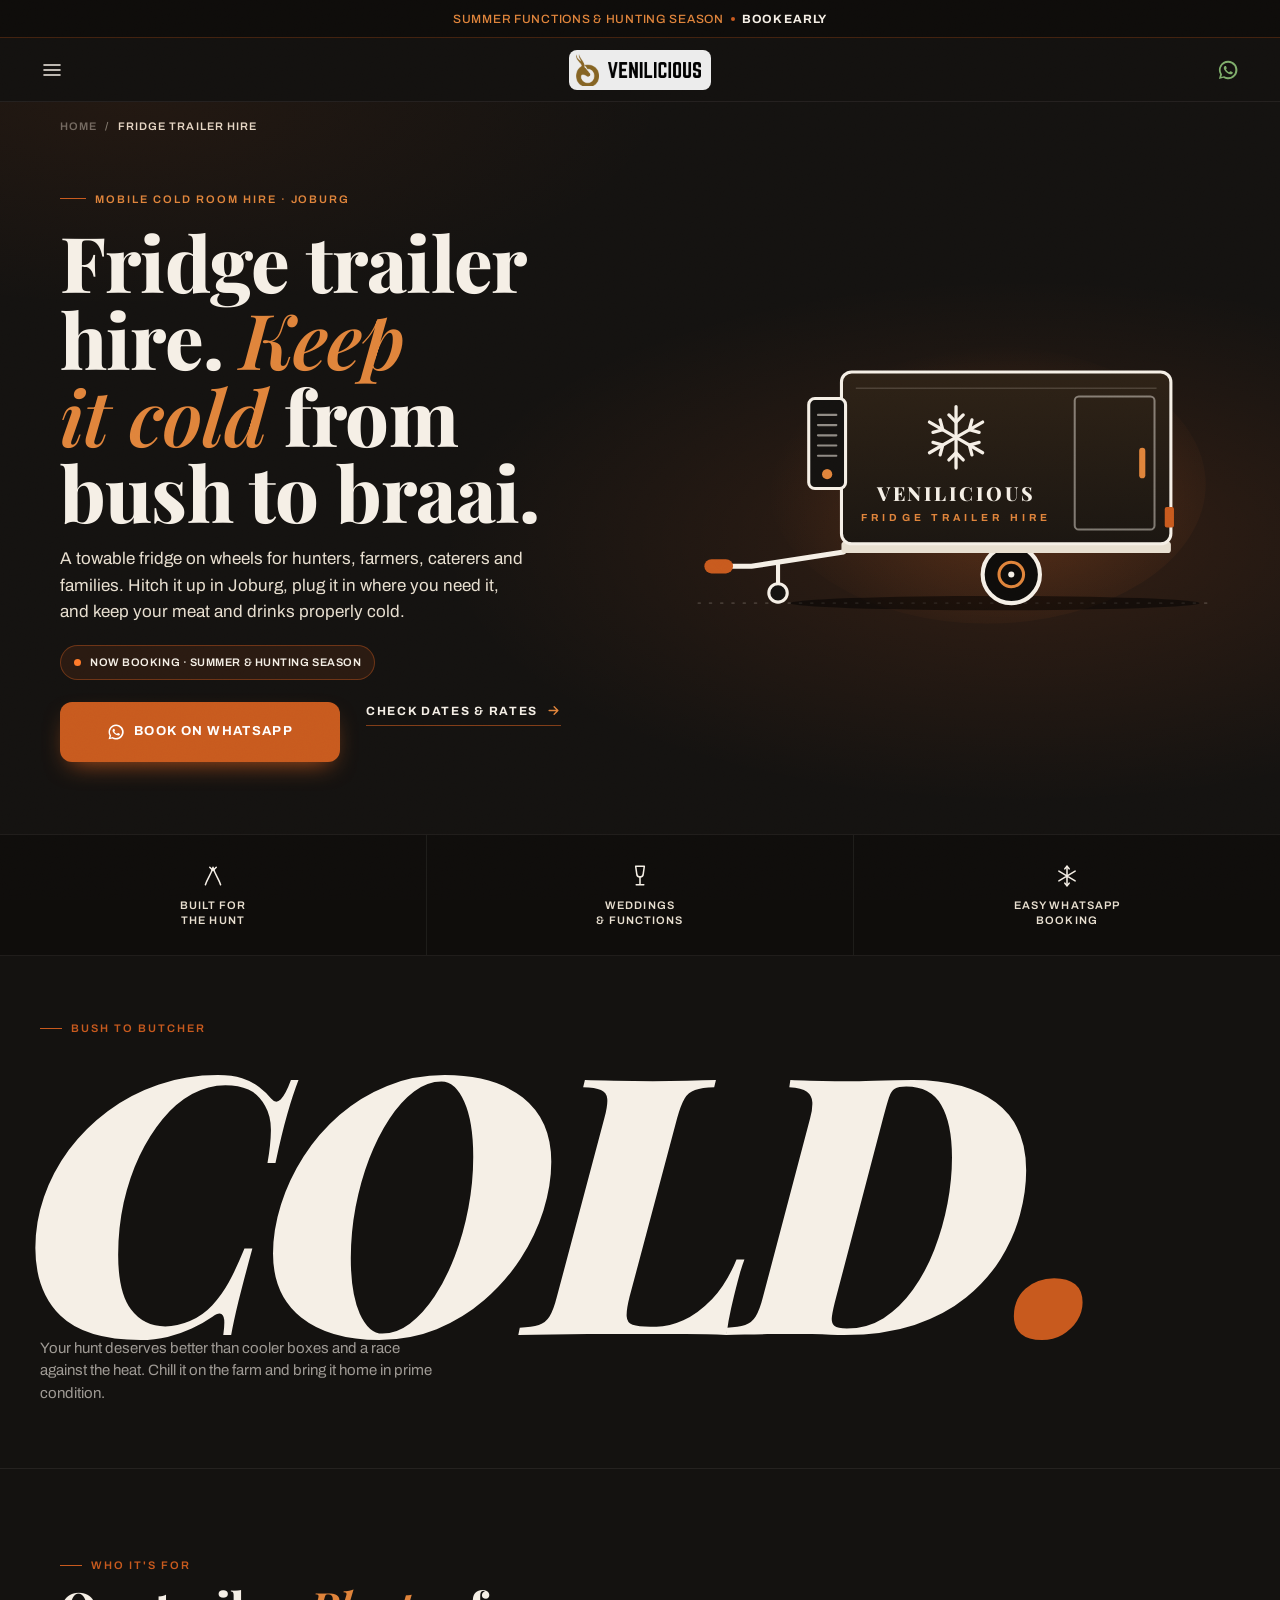
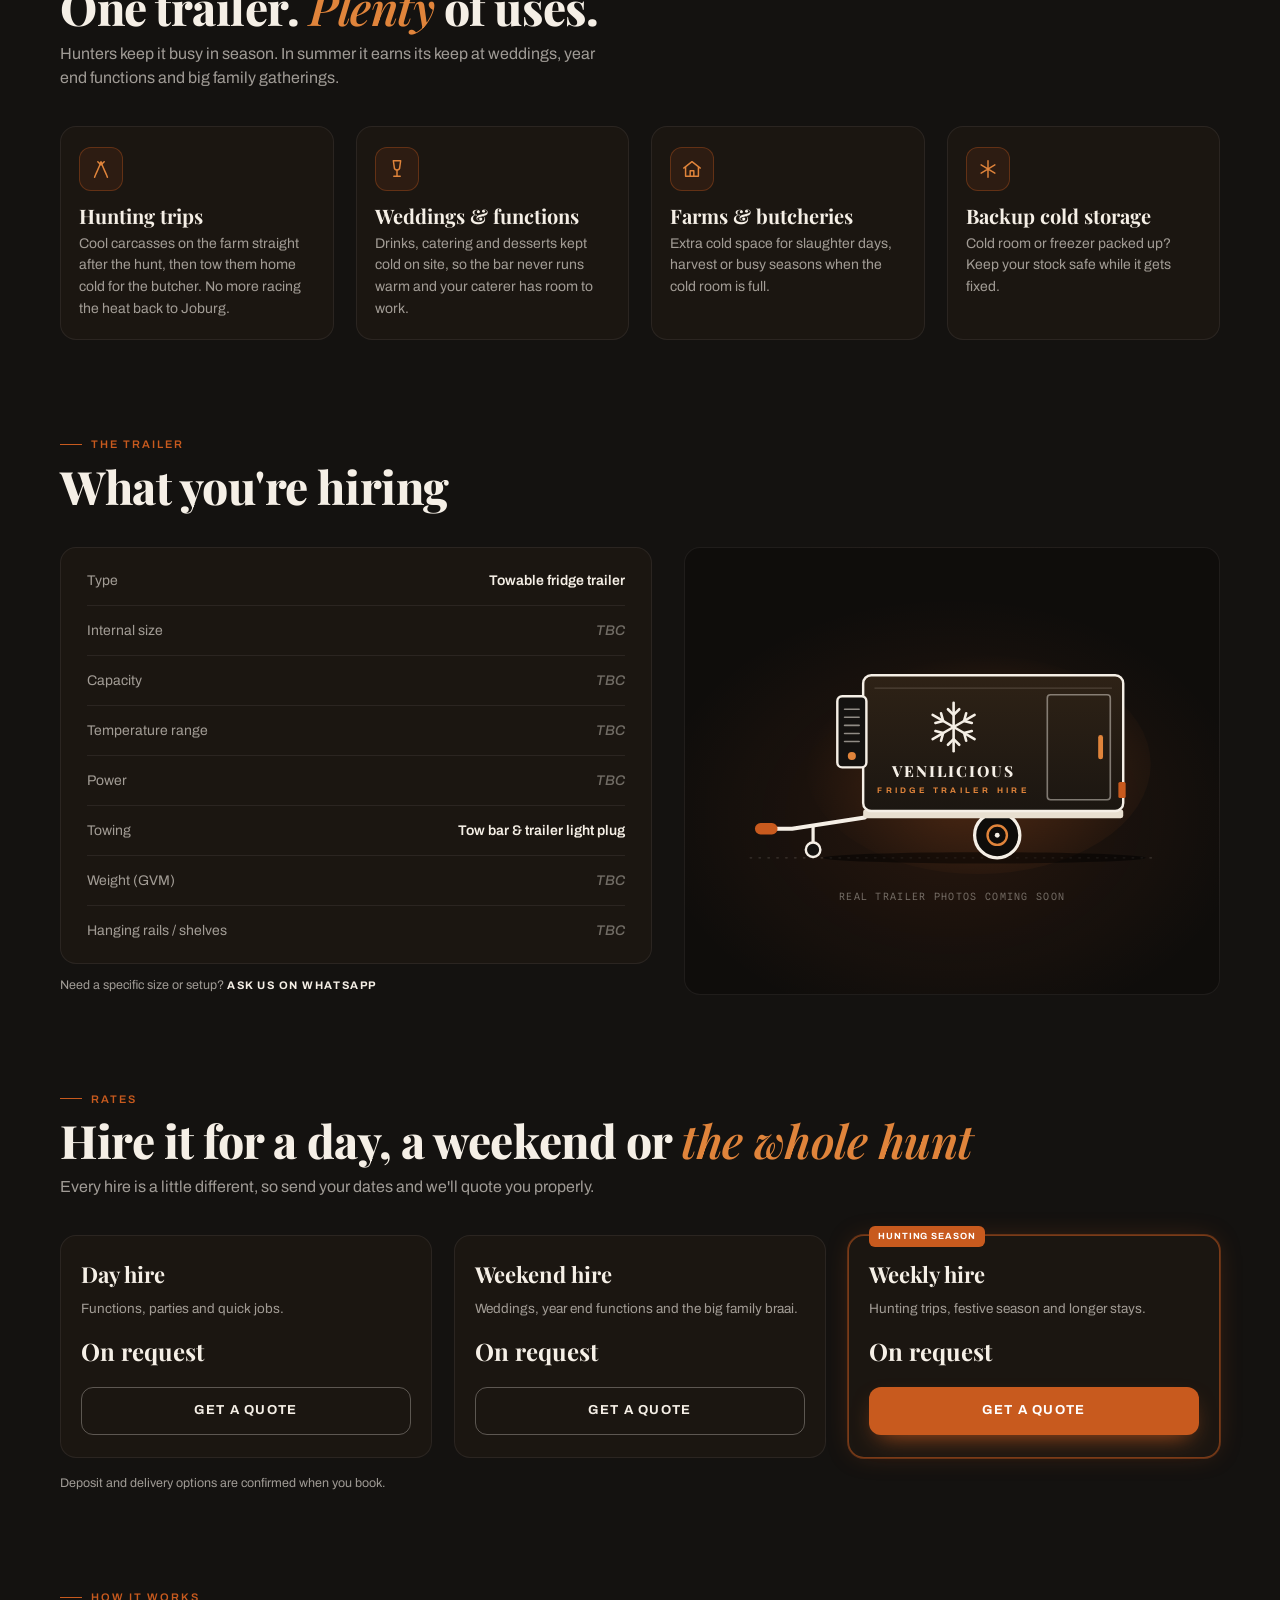
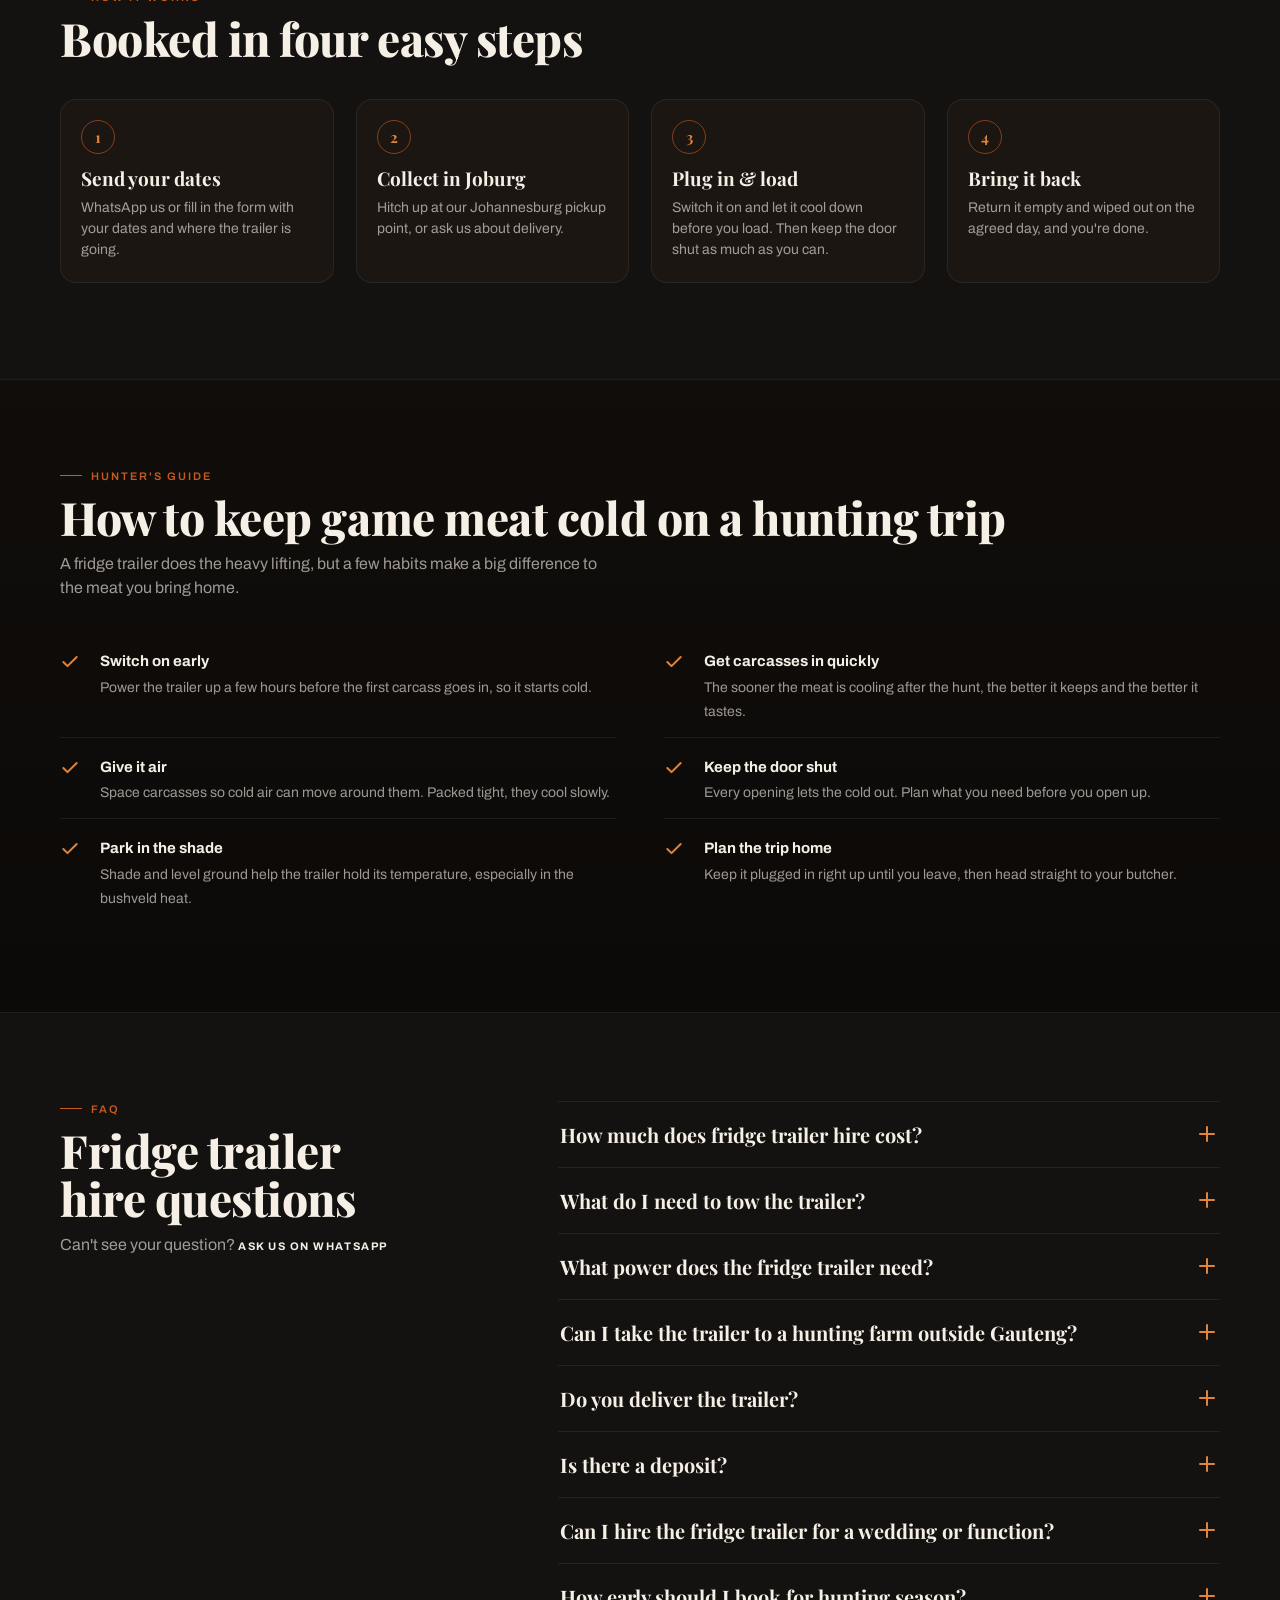
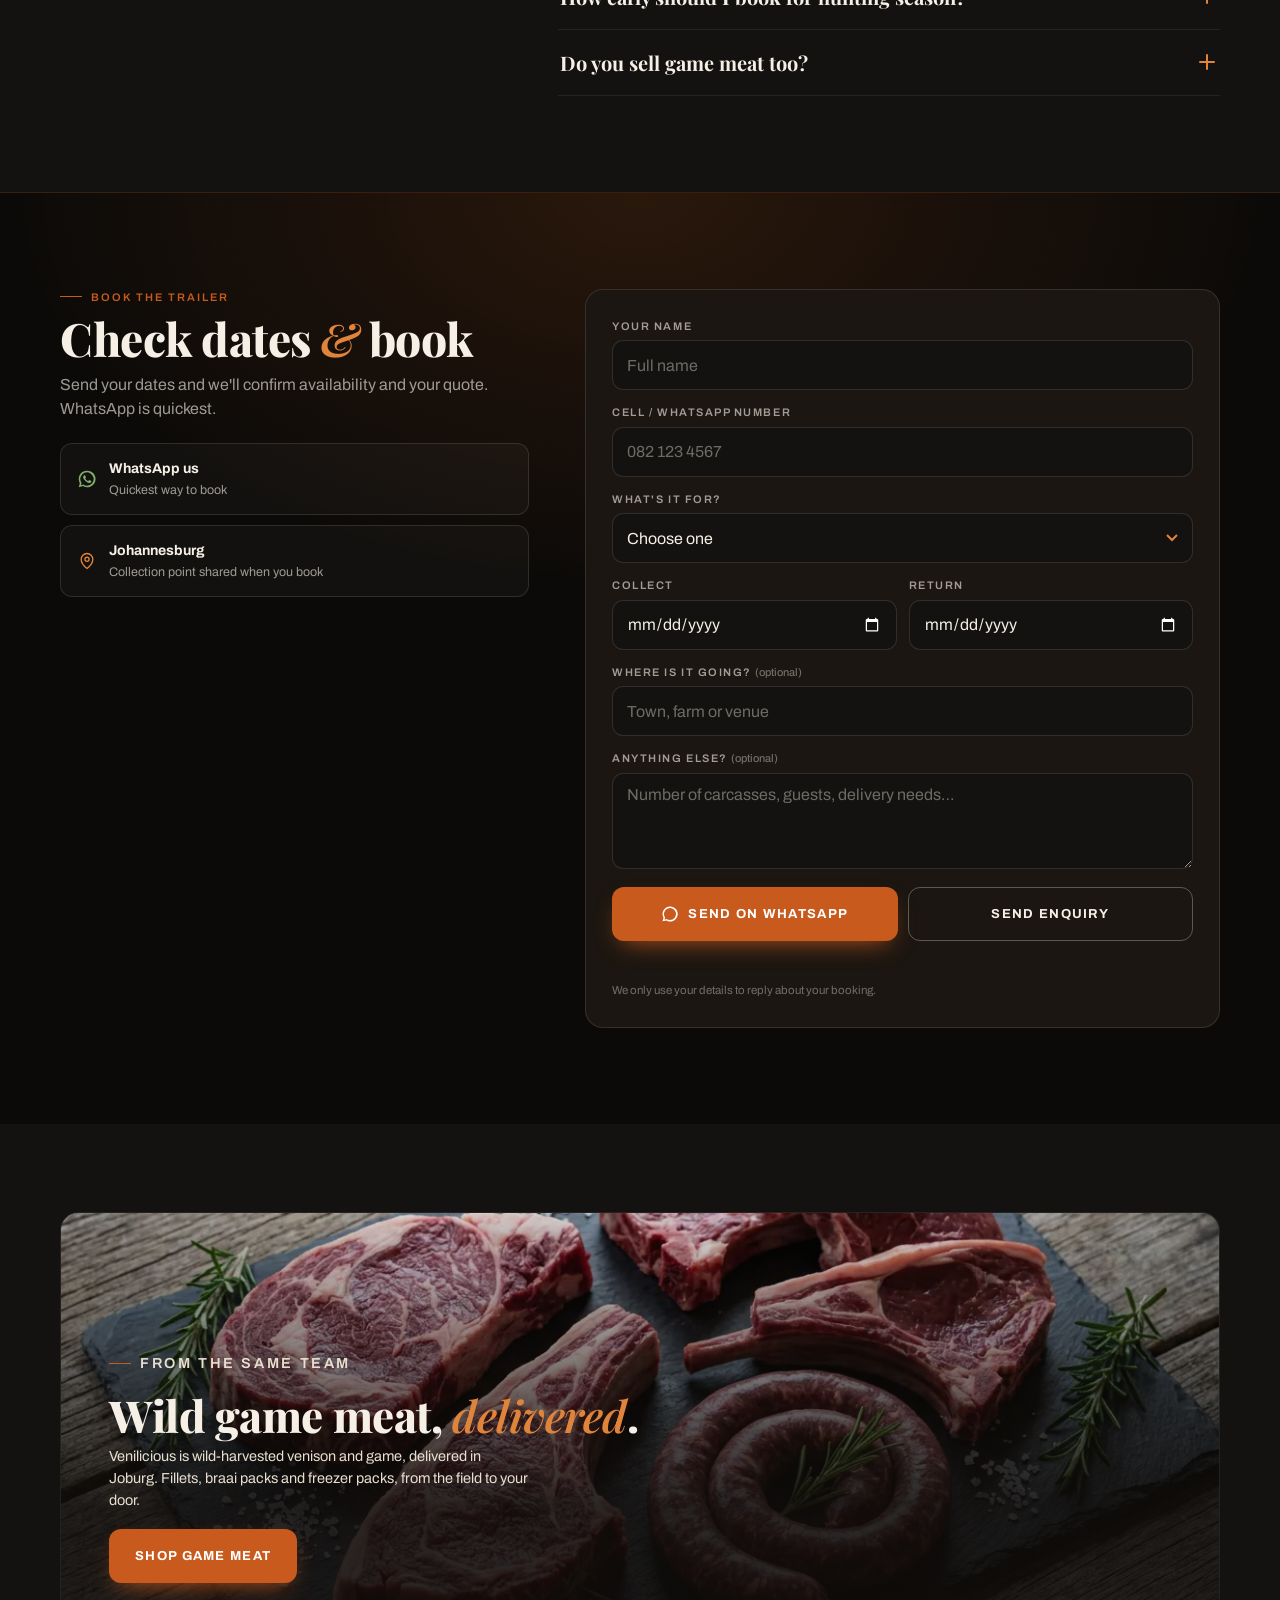
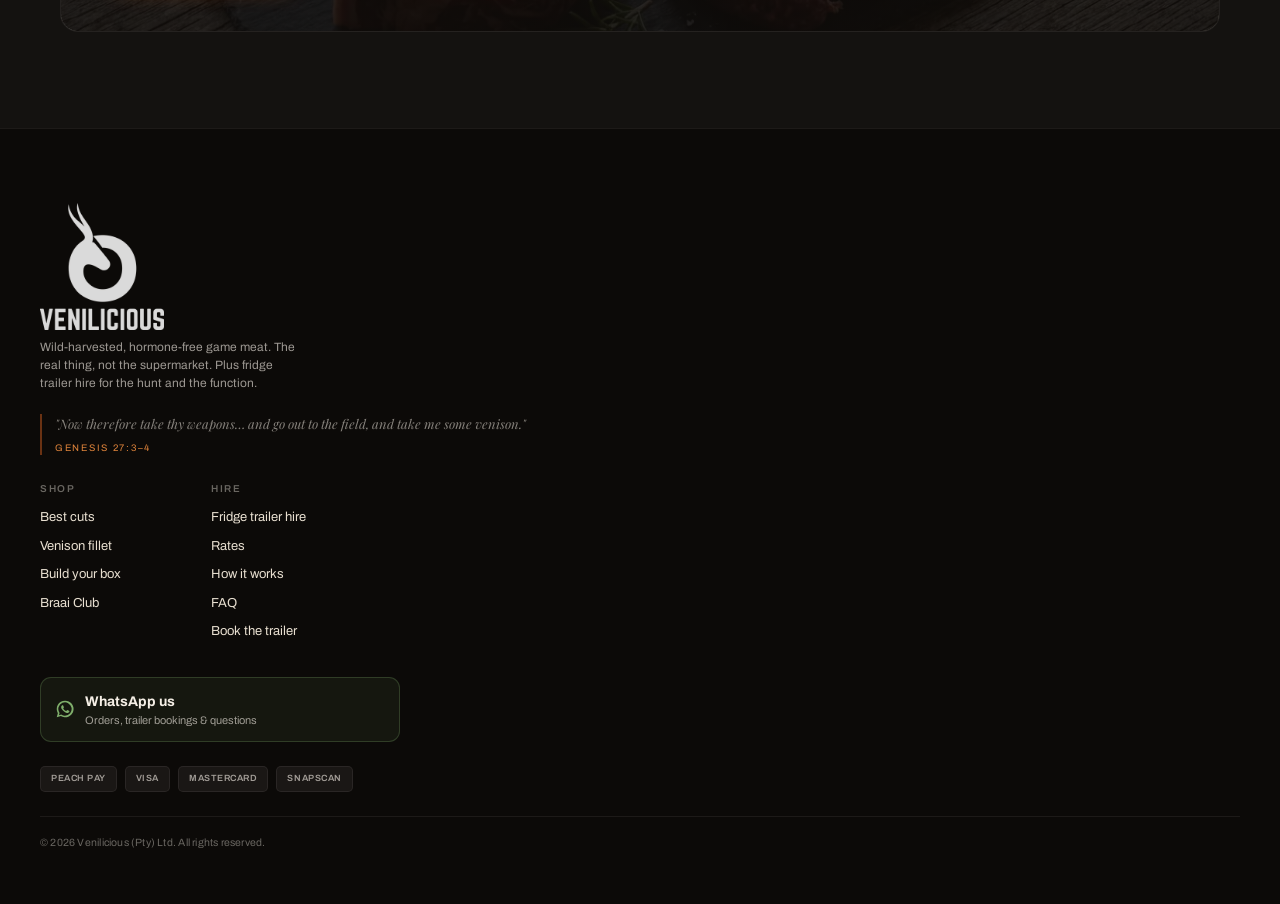
==== fridge-trailer-hire/index.html @ 6b406cd0 "add: fridge trailer hire page, seo sweep, image optimisation - new /fridge-trailer-hire/ page: use c" ====
<!DOCTYPE html>
<html lang="en-ZA">
<head>
<meta charset="UTF-8">
<meta name="viewport" content="width=device-width, initial-scale=1.0">
<title>Fridge Trailer Hire Johannesburg | Hunting &amp; Events</title>
<meta name="description" content="Hire a mobile fridge trailer in Johannesburg. Keep game cold on the hunt, or drinks and catering cold at your wedding or function. Book on WhatsApp.">
<link rel="canonical" href="https://venilicious-preview.vercel.app/fridge-trailer-hire/">
<meta name="robots" content="index,follow,max-image-preview:large">
<meta name="theme-color" content="#141210">
<meta property="og:type" content="website">
<meta property="og:site_name" content="Venilicious">
<meta property="og:locale" content="en_ZA">
<meta property="og:title" content="Fridge Trailer Hire in Johannesburg | Venilicious">
<meta property="og:description" content="A towable fridge on wheels for hunters, farms and functions. Now booking for summer and the coming hunting season.">
<meta property="og:url" content="https://venilicious-preview.vercel.app/fridge-trailer-hire/">
<meta property="og:image" content="https://venilicious-preview.vercel.app/images/og/og-trailer.jpg">
<meta property="og:image:width" content="1200">
<meta property="og:image:height" content="630">
<meta property="og:image:alt" content="Venilicious fridge trailer hire, Johannesburg">
<meta name="twitter:card" content="summary_large_image">
<meta name="twitter:title" content="Fridge Trailer Hire in Johannesburg | Venilicious">
<meta name="twitter:description" content="A towable fridge on wheels for hunters, farms and functions. Now booking.">
<meta name="twitter:image" content="https://venilicious-preview.vercel.app/images/og/og-trailer.jpg">
<link rel="icon" href="/favicon.ico" sizes="48x48">
<link rel="icon" href="/favicon-32.png" type="image/png" sizes="32x32">
<link rel="apple-touch-icon" href="/apple-touch-icon.png">
<link rel="manifest" href="/site.webmanifest">
<link rel="preconnect" href="https://fonts.googleapis.com">
<link rel="preconnect" href="https://fonts.gstatic.com" crossorigin>
<link href="https://fonts.googleapis.com/css2?family=Playfair+Display:ital,wght@0,500;0,700;0,800;0,900;1,500;1,600&family=Archivo:wght@400;500;600;700&family=Spline+Sans+Mono:wght@400;500&display=swap" rel="stylesheet">
<script type="application/ld+json">
{
  "@context": "https://schema.org",
  "@graph": [
    {
      "@type": "Organization",
      "@id": "https://venilicious-preview.vercel.app/#organization",
      "name": "Venilicious",
      "url": "https://venilicious-preview.vercel.app/",
      "logo": "https://venilicious-preview.vercel.app/icon-512.png"
    },
    {
      "@type": "Service",
      "@id": "https://venilicious-preview.vercel.app/fridge-trailer-hire/#service",
      "name": "Fridge trailer hire",
      "serviceType": "Refrigerated trailer hire",
      "description": "Towable fridge trailer hire in Johannesburg for hunting trips, farms, weddings and functions.",
      "url": "https://venilicious-preview.vercel.app/fridge-trailer-hire/",
      "image": "https://venilicious-preview.vercel.app/images/og/og-trailer.jpg",
      "provider": { "@id": "https://venilicious-preview.vercel.app/#organization" },
      "areaServed": [
        { "@type": "City", "name": "Johannesburg" },
        { "@type": "AdministrativeArea", "name": "Gauteng" }
      ]
    },
    {
      "@type": "BreadcrumbList",
      "itemListElement": [
        { "@type": "ListItem", "position": 1, "name": "Home", "item": "https://venilicious-preview.vercel.app/" },
        { "@type": "ListItem", "position": 2, "name": "Fridge trailer hire", "item": "https://venilicious-preview.vercel.app/fridge-trailer-hire/" }
      ]
    }
  ]
}
</script>
<script type="application/ld+json">
{
  "@context": "https://schema.org",
  "@type": "FAQPage",
  "mainEntity": [
    {
      "@type": "Question",
      "name": "How much does fridge trailer hire cost?",
      "acceptedAnswer": {
        "@type": "Answer",
        "text": "Rates depend on how long you need the trailer and where it's going. Send us your dates on WhatsApp or through the booking form and we'll send you a quote."
      }
    },
    {
      "@type": "Question",
      "name": "What do I need to tow the trailer?",
      "acceptedAnswer": {
        "@type": "Answer",
        "text": "A vehicle with a tow bar and a working trailer light plug. Make sure your vehicle's towing capacity and your driver's licence code cover the trailer's weight. We'll give you the exact figures when you book."
      }
    },
    {
      "@type": "Question",
      "name": "What power does the fridge trailer need?",
      "acceptedAnswer": {
        "@type": "Answer",
        "text": "It plugs into a power point at the farm, venue or house. If there's no power where you're going, tell us when you book and we'll talk you through the options."
      }
    },
    {
      "@type": "Question",
      "name": "Can I take the trailer to a hunting farm outside Gauteng?",
      "acceptedAnswer": {
        "@type": "Answer",
        "text": "Yes. Hunters are our main customers, so farm trips are exactly what the trailer is for. Let us know where you're headed when you book."
      }
    },
    {
      "@type": "Question",
      "name": "Do you deliver the trailer?",
      "acceptedAnswer": {
        "@type": "Answer",
        "text": "Collection is from Johannesburg. Ask about delivery when you book and we'll let you know what's possible for your area."
      }
    },
    {
      "@type": "Question",
      "name": "Is there a deposit?",
      "acceptedAnswer": {
        "@type": "Answer",
        "text": "A refundable deposit may apply. We'll confirm the amount and how to pay it when you book."
      }
    },
    {
      "@type": "Question",
      "name": "Can I hire the fridge trailer for a wedding or function?",
      "acceptedAnswer": {
        "@type": "Answer",
        "text": "Yes. It keeps drinks, catering and desserts cold on site, frees up space for your caterer and keeps the bar cold all day."
      }
    },
    {
      "@type": "Question",
      "name": "How early should I book for hunting season?",
      "acceptedAnswer": {
        "@type": "Answer",
        "text": "As soon as your dates are set. Hunting season is our busiest time of year, so the earlier you book, the better."
      }
    },
    {
      "@type": "Question",
      "name": "Do you sell game meat too?",
      "acceptedAnswer": {
        "@type": "Answer",
        "text": "Yes. Venilicious is a wild game meat brand first. Our venison and braai packs are seasonal, so check the shop to see what's available."
      }
    }
  ]
}
</script>
<style>
:root{
  --bg:#141210; --bg-2:#1b1611; --brown:#2a1f14; --brown-2:#352513;
  --amber:#c85a1e; --amber-2:#e0843b; --ember:#ff7a2a;
  --cream:#f5efe6; --cream-2:#e8dfd0;
  --dim:rgba(245,239,230,.62); --dim-2:rgba(245,239,230,.40);
  --line:rgba(245,239,230,.12); --line-2:rgba(245,239,230,.07);
  --ok:#7fae6b;
}
*{margin:0;padding:0;box-sizing:border-box}
html{-webkit-text-size-adjust:100%;scroll-behavior:smooth;overflow-x:clip;scroll-padding-top:96px;}
body{background:var(--bg);color:var(--cream);font-family:'Archivo',system-ui,sans-serif;font-size:16px;line-height:1.5;-webkit-font-smoothing:antialiased;padding-bottom:84px;}
@media(min-width:900px){body{padding-bottom:0;}}
body::after{content:"";position:fixed;inset:0;z-index:120;pointer-events:none;opacity:.05;mix-blend-mode:overlay;
  background-image:url("data:image/svg+xml,%3Csvg xmlns='http://www.w3.org/2000/svg' width='160' height='160'%3E%3Cfilter id='n'%3E%3CfeTurbulence type='fractalNoise' baseFrequency='0.85' numOctaves='3' stitchTiles='stitch'/%3E%3C/filter%3E%3Crect width='100%25' height='100%25' filter='url(%23n)'/%3E%3C/svg%3E");}
img{display:block;max-width:100%}
button{font-family:inherit;cursor:pointer;border:none;background:none;color:inherit}
a{color:inherit;text-decoration:none}
.label{font-family:'Archivo',sans-serif;text-transform:uppercase;letter-spacing:.18em;font-weight:600;font-size:11px;}
.wrap{max-width:1240px;margin:0 auto;padding:0 22px;}
@media(min-width:760px){.wrap{padding:0 40px;}}

/* ---------- header (matches homepage) ---------- */
.topgroup{position:sticky;top:0;z-index:60;}
.announce{height:34px;display:flex;align-items:center;justify-content:center;background:#0e0c0a;border-bottom:1px solid rgba(200,90,30,.28);overflow:hidden;position:relative;}
.announce .msg{position:absolute;inset:0;display:flex;align-items:center;justify-content:center;gap:7px;white-space:nowrap;opacity:0;transform:translateY(6px);transition:opacity .5s ease,transform .5s ease;color:var(--amber-2);font-size:11px;letter-spacing:.06em;font-weight:500;text-transform:uppercase;padding:0 14px;}
.announce .msg.on{opacity:1;transform:none;}
.announce .msg b{color:var(--cream);font-weight:700;}
.announce .dot{width:4px;height:4px;border-radius:50%;background:var(--amber);flex:0 0 auto;}
.nav{height:50px;display:flex;align-items:center;justify-content:space-between;padding:0 16px;background:rgba(20,18,16,.82);backdrop-filter:blur(14px);-webkit-backdrop-filter:blur(14px);border-bottom:1px solid var(--line-2);}
.nav .ico{width:40px;height:40px;margin:0 -8px;display:flex;align-items:center;justify-content:center;}
.nav .brand{display:flex;align-items:center;gap:9px;background:rgba(255,255,255,.92);border-radius:8px;padding:4px 10px 4px 7px;}
.nav .brand .mark{height:28px;width:auto;display:block;}
.nav .brand .wm{height:14px;width:auto;display:block;}
.nav .wa svg{width:22px;height:22px;color:var(--ok);}
@media(min-width:760px){.nav{height:64px;padding:0 40px;}.nav .brand .mark{height:32px;}.nav .brand .wm{height:16px;}.announce{height:38px;}.announce .msg{font-size:12px;}}

/* ---------- buttons ---------- */
.btn{display:flex;align-items:center;justify-content:center;gap:9px;height:54px;padding:0 26px;border-radius:12px;font-weight:700;font-size:13px;letter-spacing:.1em;text-transform:uppercase;transition:transform .15s ease,background .2s ease,box-shadow .2s ease,border-color .2s ease;}
.btn:active{transform:scale(.98);}
.btn svg{width:18px;height:18px;flex:0 0 auto;}
.btn-amber{background:var(--amber);color:#fff;box-shadow:0 10px 24px -10px rgba(200,90,30,.9);}
.btn-amber:hover{background:var(--amber-2);}
.btn-ghost{background:transparent;color:var(--cream);border:1.5px solid rgba(245,239,230,.30);}
.btn-ghost:hover{border-color:var(--cream);background:rgba(245,239,230,.04);}
.textlink{display:inline-flex;align-items:center;gap:8px;align-self:flex-start;white-space:nowrap;color:var(--cream);font-size:12px;font-weight:700;letter-spacing:.14em;text-transform:uppercase;border-bottom:1.5px solid rgba(200,90,30,.6);padding-bottom:5px;transition:gap .2s ease,color .2s ease;}
.textlink:hover{gap:13px;color:var(--amber-2);}
.textlink svg{width:15px;height:15px;color:var(--amber-2);}

/* ---------- breadcrumb ---------- */
.crumb{padding-top:16px;}
.crumb ol{list-style:none;display:flex;align-items:center;gap:8px;color:var(--dim-2);font-size:11px;letter-spacing:.1em;text-transform:uppercase;font-weight:600;}
.crumb li+li::before{content:"/";margin-right:8px;opacity:.5;}
.crumb a:hover{color:var(--amber-2);}
.crumb [aria-current]{color:var(--cream-2);}

/* ---------- hero ---------- */
.thero{position:relative;overflow:hidden;}
.thero::before{content:"";position:absolute;inset:0;pointer-events:none;
  background:radial-gradient(70% 55% at 80% 60%,rgba(255,110,40,.13),transparent 65%),radial-gradient(60% 40% at 10% 0%,rgba(200,90,30,.08),transparent 70%);}
.thero .grid{position:relative;display:grid;gap:10px;padding-top:26px;padding-bottom:34px;}
.eyebrow{color:var(--amber-2);display:flex;align-items:center;gap:9px;margin-bottom:16px;}
.eyebrow::before{content:"";width:26px;height:1px;background:var(--amber);}
.thero h1{font-family:'Playfair Display',Georgia,serif;font-weight:800;font-size:42px;line-height:1;letter-spacing:-.01em;margin-bottom:16px;text-wrap:balance;}
.thero h1 em,.h2 em{font-style:italic;font-weight:600;color:var(--amber-2);}
.thero .sub{color:var(--cream-2);font-size:15px;line-height:1.55;max-width:470px;margin-bottom:20px;}
.pill{display:inline-flex;align-items:center;gap:9px;padding:8px 13px;border-radius:999px;background:rgba(200,90,30,.12);border:1px solid rgba(200,90,30,.42);font-size:11px;letter-spacing:.05em;text-transform:uppercase;font-weight:600;color:var(--cream);margin-bottom:22px;}
.pill .pulse{width:7px;height:7px;border-radius:50%;background:var(--ember);flex:0 0 auto;animation:pulse 2s infinite;}
@keyframes pulse{0%{box-shadow:0 0 0 0 rgba(255,122,42,.5)}70%{box-shadow:0 0 0 9px rgba(255,122,42,0)}100%{box-shadow:0 0 0 0 rgba(255,122,42,0)}}
.cta-row{display:flex;flex-direction:column;gap:14px;}
.cta-row .btn{width:100%;}
.trailer-art{width:100%;max-width:560px;height:auto;margin:6px auto 0;display:block;}
@media(min-width:760px){
  .thero .grid{grid-template-columns:1.05fr .95fr;align-items:center;gap:40px;padding-top:56px;padding-bottom:72px;min-height:560px;}
  .thero h1{font-size:clamp(52px,6vw,84px);}
  .thero .sub{font-size:17px;}
  .cta-row{flex-direction:row;align-items:center;gap:26px;}
  .cta-row .btn{width:auto;min-width:280px;height:60px;}
}

/* ---------- trust bar ---------- */
.trust{display:flex;background:#0f0d0b;border-top:1px solid var(--line-2);border-bottom:1px solid var(--line-2);}
.trust .item{flex:1;padding:18px 8px 16px;display:flex;flex-direction:column;align-items:center;gap:9px;text-align:center;}
.trust .item+.item{border-left:1px solid var(--line-2);}
.trust svg{width:22px;height:22px;}
.trust .t{font-size:9.5px;line-height:1.35;letter-spacing:.1em;text-transform:uppercase;font-weight:600;color:var(--cream-2);max-width:110px;}
@media(min-width:760px){.trust .item{padding:28px 16px;}.trust svg{width:26px;height:26px;}.trust .t{font-size:11px;}}

/* ---------- editorial bleed ---------- */
.bleed{position:relative;overflow:hidden;padding:34px 22px 28px;border-bottom:1px solid var(--line-2);}
.bleed .kick{display:flex;align-items:center;gap:9px;color:var(--amber);margin-bottom:4px;}
.bleed .kick::before{content:"";width:22px;height:1px;background:var(--amber);}
.bleed .big{font-family:'Playfair Display',serif;font-weight:900;font-style:italic;font-size:clamp(120px,32vw,360px);line-height:.8;letter-spacing:-.045em;color:var(--cream);white-space:nowrap;margin-left:-.05em;}
.bleed .big i{color:var(--amber);font-style:inherit;}
.bleed .cap{color:var(--dim);font-size:13.5px;max-width:320px;margin-top:8px;}
@media(min-width:760px){.bleed{padding:64px 40px;}.bleed>*{max-width:1240px;margin-left:auto;margin-right:auto;}.bleed .cap{font-size:15px;max-width:400px;margin-left:0;}}
@media(min-width:1320px){.bleed .cap{margin-left:calc((100% - 1240px)/2);}}

/* ---------- section shell ---------- */
.section{padding:48px 0 8px;}
.seclabel{display:flex;align-items:center;gap:9px;color:var(--amber);margin-bottom:10px;}
.seclabel::before{content:"";width:22px;height:1px;background:var(--amber);}
.h2{font-family:'Playfair Display',Georgia,serif;font-weight:800;font-size:30px;line-height:1.04;letter-spacing:-.01em;color:var(--cream);text-wrap:balance;}
.lede{color:var(--dim);font-size:14.5px;margin-top:10px;max-width:560px;}
.shead{margin-bottom:24px;}
@media(min-width:760px){.section{padding:88px 0 8px;}.h2{font-size:46px;}.lede{font-size:16px;}.shead{margin-bottom:36px;}}

/* ---------- use cases ---------- */
.uses{display:grid;gap:14px;}
.use{background:var(--bg-2);border:1px solid var(--line-2);border-radius:16px;padding:20px 18px 20px;transition:border-color .25s ease,transform .25s ease;}
.use:hover{border-color:rgba(200,90,30,.4);transform:translateY(-3px);}
.use .ic{width:44px;height:44px;border-radius:12px;display:flex;align-items:center;justify-content:center;background:rgba(200,90,30,.1);border:1px solid rgba(200,90,30,.35);margin-bottom:14px;}
.use .ic svg{width:22px;height:22px;color:var(--amber-2);}
.use h3{font-family:'Playfair Display',serif;font-weight:700;font-size:20px;line-height:1.1;margin-bottom:6px;}
.use p{color:var(--dim);font-size:14px;line-height:1.55;}
@media(min-width:600px){.uses{grid-template-columns:1fr 1fr;}}
@media(min-width:1100px){.uses{grid-template-columns:repeat(4,1fr);gap:22px;}}

/* ---------- spec ---------- */
.spec{display:grid;gap:22px;}
.speccard{background:var(--bg-2);border:1px solid var(--line-2);border-radius:16px;padding:6px 18px;}
.srow{display:grid;grid-template-columns:1fr 1.1fr;gap:14px;padding:14px 0;border-bottom:1px solid var(--line-2);font-size:14px;}
.srow:last-child{border-bottom:none;}
.srow dt{color:var(--dim);}
.srow dd{color:var(--cream);font-weight:600;text-align:right;}
.srow dd.tbc{color:var(--dim-2);font-weight:500;font-style:italic;}
.specnote{font-size:12.5px;color:var(--dim);margin-top:12px;}
.specart{display:none;background:radial-gradient(80% 70% at 50% 60%,rgba(255,110,40,.1),transparent 70%),#0f0d0b;border:1px solid var(--line-2);border-radius:16px;display:flex;flex-direction:column;align-items:center;justify-content:center;padding:26px 18px;text-align:center;}
.specart .trailer-art{max-width:420px;}
.specart p{font-family:'Spline Sans Mono',monospace;font-size:10px;letter-spacing:.13em;text-transform:uppercase;color:var(--dim-2);margin-top:12px;}
@media(min-width:900px){.spec{grid-template-columns:1.05fr .95fr;gap:32px;align-items:stretch;}.specart{display:flex;}.speccard{padding:8px 26px;}}

/* ---------- rates ---------- */
.rates{display:grid;gap:14px;}
.rate{position:relative;background:var(--bg-2);border:1px solid var(--line-2);border-radius:16px;padding:22px 20px;display:flex;flex-direction:column;gap:8px;}
.rate.hl{border-color:rgba(200,90,30,.55);box-shadow:0 0 0 1px rgba(200,90,30,.4),0 0 28px -8px rgba(200,90,30,.35);}
.rate .badge{position:absolute;top:-10px;left:20px;background:var(--amber);color:#fff;font-size:9px;font-weight:700;letter-spacing:.1em;text-transform:uppercase;padding:4px 9px;border-radius:6px;}
.rate h3{font-family:'Playfair Display',serif;font-weight:700;font-size:22px;}
.rate .for{color:var(--dim);font-size:13.5px;}
.rate .price{font-family:'Playfair Display',serif;font-weight:700;font-size:24px;color:var(--cream);margin-top:6px;}
.rate .price small{font-family:'Archivo',sans-serif;font-size:12px;color:var(--dim);font-weight:500;margin-left:4px;}
.rate .btn{margin-top:10px;height:48px;width:100%;}
.ratenote{font-size:12.5px;color:var(--dim);margin-top:16px;}
@media(min-width:760px){.rates{grid-template-columns:repeat(3,1fr);gap:22px;}}

/* ---------- steps ---------- */
.steps{list-style:none;display:grid;gap:14px;counter-reset:s;}
.steps li{counter-increment:s;position:relative;padding:18px 18px 18px 64px;background:var(--bg-2);border:1px solid var(--line-2);border-radius:16px;}
.steps li::before{content:counter(s);position:absolute;left:18px;top:18px;width:32px;height:32px;border-radius:50%;border:1.5px solid rgba(200,90,30,.6);color:var(--amber-2);font-family:'Playfair Display',serif;font-weight:700;font-size:15px;display:flex;align-items:center;justify-content:center;}
.steps h3{font-family:'Playfair Display',serif;font-weight:700;font-size:19px;margin-bottom:4px;}
.steps p{color:var(--dim);font-size:14px;}
@media(min-width:900px){.steps{grid-template-columns:repeat(4,1fr);gap:22px;}.steps li{padding:64px 20px 22px;}.steps li::before{top:20px;left:20px;}}

/* ---------- tips ---------- */
.tipsband{margin-top:56px;padding:48px 0;background:linear-gradient(180deg,#100d0b,#0c0a08);border-top:1px solid rgba(200,90,30,.18);border-bottom:1px solid var(--line-2);}
.tips{list-style:none;display:grid;gap:4px;}
.tips li{display:grid;grid-template-columns:28px 1fr;gap:12px;padding:14px 0;border-bottom:1px solid var(--line-2);}
.tips li:last-child{border-bottom:none;}
.tips svg{width:20px;height:20px;color:var(--amber-2);margin-top:2px;}
.tips b{display:block;color:var(--cream);font-weight:700;font-size:15px;margin-bottom:2px;}
.tips span{color:var(--dim);font-size:14px;line-height:1.55;}
@media(min-width:760px){.tipsband{margin-top:88px;padding:88px 0;}.tips{grid-template-columns:1fr 1fr;column-gap:48px;}.tips li:nth-last-child(2){border-bottom:none;}}

/* ---------- faq ---------- */
.faq{border-top:1px solid var(--line-2);}
.faq details{border-bottom:1px solid var(--line-2);}
.faq summary{list-style:none;cursor:pointer;display:flex;align-items:center;justify-content:space-between;gap:16px;padding:20px 2px;font-family:'Playfair Display',serif;font-weight:700;font-size:18px;line-height:1.25;color:var(--cream);}
.faq summary::-webkit-details-marker{display:none;}
.faq summary .ic{width:22px;height:22px;flex:0 0 auto;position:relative;}
.faq summary .ic::before,.faq summary .ic::after{content:"";position:absolute;background:var(--amber-2);border-radius:2px;}
.faq summary .ic::before{top:10px;left:3px;right:3px;height:2px;}
.faq summary .ic::after{left:10px;top:3px;bottom:3px;width:2px;transition:transform .3s;}
.faq details[open] summary .ic::after{transform:scaleY(0);}
.faq .a{padding:0 2px 22px;color:var(--cream-2);font-size:14.5px;line-height:1.62;max-width:760px;}
.faq .a a{color:var(--amber-2);text-decoration:underline;text-underline-offset:3px;}
@media(min-width:900px){.faqgrid{display:grid;grid-template-columns:.8fr 1.2fr;gap:56px;align-items:start;}.faq summary{font-size:20px;}}

/* ---------- booking form ---------- */
.bookband{margin-top:56px;padding:48px 0 56px;background:radial-gradient(70% 60% at 50% 0%,rgba(255,122,42,.12),transparent 70%),#0c0a08;border-top:1px solid rgba(200,90,30,.25);}
.bookgrid{display:grid;gap:28px;}
.form{background:var(--bg-2);border:1px solid var(--line);border-radius:18px;padding:20px 18px;display:grid;gap:14px;}
.form .row2{display:grid;grid-template-columns:1fr 1fr;gap:12px;}
.field{display:flex;flex-direction:column;gap:6px;min-width:0;}
.field label{font-size:11px;letter-spacing:.14em;text-transform:uppercase;color:var(--dim);font-weight:600;}
.field label .opt{text-transform:none;letter-spacing:0;color:var(--dim-2);font-weight:500;}
.field input,.field select,.field textarea{width:100%;min-width:0;height:50px;border-radius:11px;border:1.5px solid var(--line);background:#141210;color:var(--cream);font-family:inherit;font-size:16px;padding:0 14px;transition:border-color .2s;-webkit-appearance:none;appearance:none;}
.field select{background-image:url("data:image/svg+xml,%3Csvg xmlns='http://www.w3.org/2000/svg' width='12' height='8' viewBox='0 0 12 8'%3E%3Cpath d='M1 1l5 5 5-5' stroke='%23e0843b' stroke-width='2' fill='none'/%3E%3C/svg%3E");background-repeat:no-repeat;background-position:right 14px center;padding-right:36px;}
.field input[type=date]{color-scheme:dark;}
.field textarea{height:96px;padding:12px 14px;resize:vertical;}
.field input:focus,.field select:focus,.field textarea:focus{border-color:var(--amber);outline:none;}
.field input::placeholder,.field textarea::placeholder{color:var(--dim-2);}
.hp{position:absolute!important;left:-9999px!important;width:1px;height:1px;overflow:hidden;}
.form .actions{display:grid;gap:10px;margin-top:4px;}
.form .actions .btn{width:100%;}
.form-status{font-size:13.5px;line-height:1.5;min-height:1em;}
.form-status.ok{color:var(--ok);}
.form-status.err{color:var(--amber-2);}
.formsmall{font-size:11.5px;color:var(--dim-2);}
.bookside .contact{margin-top:22px;display:grid;gap:10px;}
.bookside .contact>a,.bookside .contact>div{display:flex;align-items:center;gap:12px;padding:14px 16px;border-radius:12px;border:1px solid var(--line);background:rgba(245,239,230,.03);font-size:14px;}
.bookside .contact svg{width:20px;height:20px;color:var(--amber-2);flex:0 0 auto;}
.bookside .contact .wa svg{color:var(--ok);}
.bookside .contact b{display:block;color:var(--cream);}
.bookside .contact span{color:var(--dim);font-size:12.5px;}
@media(min-width:900px){.bookband{margin-top:88px;padding:96px 0;}.bookgrid{grid-template-columns:.85fr 1.15fr;gap:56px;align-items:start;}.form{padding:28px 26px;}.form .actions{grid-template-columns:1fr 1fr;}}

/* ---------- cross-sell ---------- */
.xsell{position:relative;border-radius:18px;overflow:hidden;min-height:340px;display:flex;align-items:flex-end;border:1px solid var(--line-2);}
.xsell img{position:absolute;inset:0;width:100%;height:100%;object-fit:cover;}
.xsell::after{content:"";position:absolute;inset:0;background:linear-gradient(180deg,rgba(15,12,10,.15) 0%,rgba(15,12,10,.88) 70%);}
.xsell .in{position:relative;z-index:2;padding:26px 22px;}
.xsell .h2{font-size:30px;margin:8px 0 8px;}
.xsell p{color:var(--cream-2);font-size:14.5px;max-width:420px;margin-bottom:18px;}
@media(min-width:760px){.xsell{min-height:420px;}.xsell .in{padding:48px;}.xsell .h2{font-size:44px;}}

/* ---------- footer (matches homepage) ---------- */
footer{margin-top:64px;background:#0c0a08;padding:40px 22px 34px;border-top:1px solid var(--line-2);}
footer .flogo{width:124px;height:auto;display:block;margin-bottom:6px;filter:brightness(0) invert(1);opacity:.85;}
footer .ftag{color:var(--dim);font-size:12px;margin:8px 0 22px;max-width:260px;}
footer .verse{font-family:'Playfair Display',serif;font-style:italic;font-size:13px;line-height:1.5;color:rgba(245,239,230,.52);border-left:2px solid rgba(200,90,30,.5);padding-left:13px;margin-bottom:26px;}
footer .verse .ref{display:block;font-style:normal;font-family:'Archivo',sans-serif;font-size:9.5px;letter-spacing:.18em;text-transform:uppercase;color:var(--amber-2);margin-top:7px;}
.fcols{display:flex;gap:30px;margin-bottom:26px;flex-wrap:wrap;}
.fcol h2{font-family:'Archivo',sans-serif;font-size:10px;letter-spacing:.16em;text-transform:uppercase;color:var(--dim-2);margin-bottom:12px;font-weight:600;}
.fcol a{display:block;color:var(--cream-2);font-size:13px;margin-bottom:9px;}
.fcol a:hover{color:var(--amber-2);}
.whats{display:flex;align-items:center;gap:10px;padding:13px 14px;border-radius:11px;background:rgba(127,174,107,.08);border:1px solid rgba(127,174,107,.25);margin-bottom:24px;max-width:360px;}
.whats svg{width:20px;height:20px;color:var(--ok);flex:0 0 auto;}
.whats .num{font-weight:700;font-size:14px;color:var(--cream);}
.whats .hrs{font-size:11px;color:var(--dim);}
.pay{display:flex;flex-wrap:wrap;gap:8px;margin-bottom:24px;}
.pay span{height:26px;padding:0 10px;border-radius:5px;background:rgba(245,239,230,.06);border:1px solid var(--line-2);display:flex;align-items:center;font-size:9px;letter-spacing:.06em;text-transform:uppercase;font-weight:600;color:var(--dim);}
.fbase{border-top:1px solid var(--line-2);padding-top:18px;}
.fbase p{font-size:10.5px;color:var(--dim-2);line-height:1.6;letter-spacing:.02em;}
@media(min-width:760px){footer{margin-top:88px;padding:74px 40px 52px;}footer>*{max-width:1240px;margin-left:auto;margin-right:auto;}.fcols{gap:90px;}}

/* ---------- sticky mobile bar ---------- */
.stickybar{position:fixed;left:0;right:0;bottom:0;z-index:90;display:flex;align-items:center;gap:12px;padding:12px 16px calc(12px + env(safe-area-inset-bottom));background:rgba(14,12,10,.92);backdrop-filter:blur(16px);-webkit-backdrop-filter:blur(16px);border-top:1px solid var(--line);}
.stickybar .sp{flex:0 0 auto;line-height:1.15;}
.stickybar .sp .lab{font-size:9.5px;letter-spacing:.1em;text-transform:uppercase;color:var(--dim);}
.stickybar .sp .val{font-family:'Playfair Display',serif;font-weight:700;font-size:17px;color:var(--cream);}
.stickybar .btn{flex:1;height:50px;padding:0 14px;font-size:12px;}
@media(min-width:900px){.stickybar{display:none;}}
</style>
<link rel="stylesheet" href="/assets/site.css?v=1">
</head>
<body class="has-stickybar">

<!-- ============ STICKY TOP ============ -->
<header class="topgroup">
  <div class="announce" id="announce">
    <div class="msg"><span>Fridge trailer hire</span><span class="dot"></span><span>Johannesburg &amp; Gauteng</span></div>
    <div class="msg"><span>Summer functions &amp; hunting season</span><span class="dot"></span><span><b>Book early</b></span></div>
    <a class="msg" href="/"><span>Wild game meat</span><span class="dot"></span><span>Shop Venilicious &rarr;</span></a>
  </div>
  <div class="nav">
    <button class="ico" id="menuBtn" aria-label="Open menu" aria-controls="menu" aria-expanded="false">
      <svg width="22" height="22" viewBox="0 0 22 22" fill="none" aria-hidden="true"><path d="M3 6h16M3 11h16M3 16h16" stroke="#f5efe6" stroke-width="1.6" stroke-linecap="round"/></svg>
    </button>
    <a class="brand" href="/" aria-label="Venilicious home"><img class="mark" src="/images/logo-mark.webp" width="69" height="96" alt=""><img class="wm" src="/images/logo-wordmark.webp" width="279" height="48" alt="Venilicious"></a>
    <a class="ico wa" href="https://wa.me/27000000000" data-wa="Hi Venilicious, I'd like to hire the fridge trailer." aria-label="WhatsApp us to book">
      <svg viewBox="0 0 24 24" fill="currentColor" aria-hidden="true"><path d="M12 2a10 10 0 0 0-8.6 15l-1.3 4.8 4.9-1.3A10 10 0 1 0 12 2zm0 18a8 8 0 0 1-4.1-1.1l-.3-.2-2.9.8.8-2.8-.2-.3A8 8 0 1 1 12 20zm4.5-5.9c-.2-.1-1.4-.7-1.7-.8-.2-.1-.4-.1-.5.1l-.7.9c-.1.2-.3.2-.5.1a6.5 6.5 0 0 1-1.9-1.2 7.3 7.3 0 0 1-1.3-1.7c-.1-.2 0-.4.1-.5l.4-.5c.1-.1.1-.3.2-.4 0-.2 0-.3 0-.4l-.7-1.7c-.2-.5-.4-.4-.5-.4h-.5c-.2 0-.4 0-.6.3a2.7 2.7 0 0 0-.9 2c0 1.2.9 2.4 1 2.5.1.2 1.7 2.7 4.2 3.7 1.6.6 2.2.7 2.9.6.5-.1 1.4-.6 1.6-1.1.2-.6.2-1 .1-1.1-.1-.1-.2-.2-.4-.3z"/></svg>
    </a>
  </div>
</header>

<!-- ============ MENU DRAWER ============ -->
<div class="drawer-scrim" id="menuScrim" hidden></div>
<nav class="drawer" id="menu" aria-label="Site menu" hidden>
  <div class="drawer-head"><span class="label">Menu</span><button class="drawer-x" id="menuClose" aria-label="Close menu"><svg viewBox="0 0 24 24" fill="none" stroke="currentColor" stroke-width="2" stroke-linecap="round" aria-hidden="true"><path d="M6 6l12 12M18 6L6 18"/></svg></button></div>
  <div class="dgroup">Shop</div>
  <a class="dl" href="/">Home</a>
  <a class="dl" href="/#best-cuts">Best cuts</a>
  <a class="dl" href="/venison-fillet/">Venison fillet</a>
  <a class="dl" href="/#build-box">Build your box</a>
  <a class="dl" href="/#braai-club">Braai Club</a>
  <div class="dgroup">Hire</div>
  <a class="dl" href="/fridge-trailer-hire/">Fridge trailer hire <span class="tag">Now booking</span></a>
  <a class="dl" href="/fridge-trailer-hire/#faq">Trailer hire FAQ</a>
  <div class="dfoot"><a class="dwa" href="https://wa.me/27000000000" data-wa="Hi Venilicious" data-wa-fallback="/fridge-trailer-hire/#book"><svg viewBox="0 0 24 24" fill="currentColor" aria-hidden="true"><path d="M12 2a10 10 0 0 0-8.6 15l-1.3 4.8 4.9-1.3A10 10 0 1 0 12 2zm0 18a8 8 0 0 1-4.1-1.1l-.3-.2-2.9.8.8-2.8-.2-.3A8 8 0 1 1 12 20z"/></svg>WhatsApp us</a></div>
</nav>

<main>

<!-- ============ HERO ============ -->
<section class="thero">
  <div class="wrap crumb">
    <nav aria-label="Breadcrumb"><ol><li><a href="/">Home</a></li><li aria-current="page">Fridge trailer hire</li></ol></nav>
  </div>
  <div class="wrap grid">
    <div>
      <p class="label eyebrow">Mobile cold room hire &middot; Joburg</p>
      <h1>Fridge trailer hire. <em>Keep it cold</em> from bush to braai.</h1>
      <p class="sub">A towable fridge on wheels for hunters, farmers, caterers and families. Hitch it up in Joburg, plug it in where you need it, and keep your meat and drinks properly cold.</p>
      <div class="pill"><span class="pulse"></span><span>Now booking &middot; summer &amp; hunting season</span></div>
      <div class="cta-row">
        <a class="btn btn-amber" href="https://wa.me/27000000000" data-wa="Hi Venilicious, I'd like to hire the fridge trailer. My dates are: ">
          <svg viewBox="0 0 24 24" fill="currentColor" aria-hidden="true"><path d="M12 2a10 10 0 0 0-8.6 15l-1.3 4.8 4.9-1.3A10 10 0 1 0 12 2zm0 18a8 8 0 0 1-4.1-1.1l-.3-.2-2.9.8.8-2.8-.2-.3A8 8 0 1 1 12 20zm4.5-5.9c-.2-.1-1.4-.7-1.7-.8-.2-.1-.4-.1-.5.1l-.7.9c-.1.2-.3.2-.5.1a6.5 6.5 0 0 1-1.9-1.2 7.3 7.3 0 0 1-1.3-1.7c-.1-.2 0-.4.1-.5l.4-.5c.1-.1.1-.3.2-.4 0-.2 0-.3 0-.4l-.7-1.7c-.2-.5-.4-.4-.5-.4h-.5c-.2 0-.4 0-.6.3a2.7 2.7 0 0 0-.9 2c0 1.2.9 2.4 1 2.5.1.2 1.7 2.7 4.2 3.7 1.6.6 2.2.7 2.9.6.5-.1 1.4-.6 1.6-1.1.2-.6.2-1 .1-1.1-.1-.1-.2-.2-.4-.3z"/></svg>
          Book on WhatsApp
        </a>
        <a class="textlink" href="#book">Check dates &amp; rates <svg viewBox="0 0 24 24" fill="none" stroke="currentColor" stroke-width="2.2" stroke-linecap="round" stroke-linejoin="round" aria-hidden="true"><path d="M5 12h14M13 6l6 6-6 6"/></svg></a>
      </div>
    </div>
    <svg class="trailer-art" viewBox="0 0 520 290" role="img" aria-labelledby="ta1T">
      <title id="ta1T">Illustration of a towable Venilicious fridge trailer</title>
      <defs>
        <radialGradient id="ta1g" cx="55%" cy="55%" r="55%"><stop offset="0" stop-color="#ff7a2a" stop-opacity=".2"/><stop offset="1" stop-color="#ff7a2a" stop-opacity="0"/></radialGradient>
        <linearGradient id="ta1b" x1="0" y1="0" x2="0" y2="1"><stop offset="0" stop-color="#2e2216"/><stop offset="1" stop-color="#1b1611"/></linearGradient>
      </defs>
      <ellipse cx="292" cy="150" rx="214" ry="136" fill="url(#ta1g)"/>
      <line x1="10" y1="266" x2="510" y2="266" stroke="rgba(245,239,230,.16)" stroke-width="1.5" stroke-dasharray="2 9" stroke-linecap="round"/>
      <ellipse cx="300" cy="266" rx="200" ry="7" fill="rgba(0,0,0,.5)"/>
      <!-- wheel (behind chassis) -->
      <circle cx="316" cy="238" r="28" fill="#0e0c0a" stroke="#f5efe6" stroke-width="4"/>
      <circle cx="316" cy="238" r="12" fill="none" stroke="#e0843b" stroke-width="3"/>
      <circle cx="316" cy="238" r="3" fill="#f5efe6"/>
      <!-- drawbar, hitch, jockey wheel -->
      <path d="M152 216 L62 230 L34 230" stroke="#f5efe6" stroke-width="5" stroke-linecap="round" stroke-linejoin="round" fill="none"/>
      <rect x="16" y="223" width="28" height="14" rx="7" fill="#c85a1e"/>
      <line x1="88" y1="226" x2="88" y2="249" stroke="#f5efe6" stroke-width="4" stroke-linecap="round"/>
      <circle cx="88" cy="256" r="9" fill="#141210" stroke="#f5efe6" stroke-width="3"/>
      <!-- chassis -->
      <rect x="150" y="206" width="322" height="11" rx="3" fill="#e8dfd0"/>
      <!-- body -->
      <rect x="150" y="40" width="322" height="168" rx="10" fill="url(#ta1b)" stroke="#f5efe6" stroke-width="3"/>
      <line x1="164" y1="56" x2="458" y2="56" stroke="rgba(245,239,230,.16)" stroke-width="1.5"/>
      <!-- fridge unit on the front wall -->
      <rect x="118" y="66" width="36" height="88" rx="6" fill="#141210" stroke="#f5efe6" stroke-width="3"/>
      <g stroke="rgba(245,239,230,.55)" stroke-width="2" stroke-linecap="round"><line x1="127" y1="82" x2="145" y2="82"/><line x1="127" y1="92" x2="145" y2="92"/><line x1="127" y1="102" x2="145" y2="102"/><line x1="127" y1="112" x2="145" y2="112"/><line x1="127" y1="122" x2="145" y2="122"/></g>
      <circle cx="136" cy="140" r="5" fill="#e0843b"/>
      <!-- side door -->
      <rect x="378" y="64" width="78" height="130" rx="4" fill="none" stroke="rgba(245,239,230,.45)" stroke-width="2"/>
      <rect x="441" y="114" width="6" height="30" rx="3" fill="#e0843b"/>
      <!-- snowflake -->
      <g transform="translate(262 104)" stroke="#f5efe6" stroke-width="3.2" stroke-linecap="round" stroke-linejoin="round" fill="none">
        <g><line x1="0" y1="0" x2="0" y2="-30"/><path d="M-7 -22 L0 -15 L7 -22"/></g>
        <g transform="rotate(60)"><line x1="0" y1="0" x2="0" y2="-30"/><path d="M-7 -22 L0 -15 L7 -22"/></g>
        <g transform="rotate(120)"><line x1="0" y1="0" x2="0" y2="-30"/><path d="M-7 -22 L0 -15 L7 -22"/></g>
        <g transform="rotate(180)"><line x1="0" y1="0" x2="0" y2="-30"/><path d="M-7 -22 L0 -15 L7 -22"/></g>
        <g transform="rotate(240)"><line x1="0" y1="0" x2="0" y2="-30"/><path d="M-7 -22 L0 -15 L7 -22"/></g>
        <g transform="rotate(300)"><line x1="0" y1="0" x2="0" y2="-30"/><path d="M-7 -22 L0 -15 L7 -22"/></g>
      </g>
      <text x="262" y="166" text-anchor="middle" font-family="'Playfair Display',Georgia,serif" font-weight="800" font-size="19" letter-spacing="2.5" fill="#f5efe6">VENILICIOUS</text>
      <text x="262" y="186" text-anchor="middle" font-family="Archivo,sans-serif" font-weight="700" font-size="10" letter-spacing="4" fill="#e0843b">FRIDGE TRAILER HIRE</text>
      <!-- tail light -->
      <rect x="466" y="172" width="9" height="20" rx="2" fill="#c85a1e"/>
    </svg>

  </div>
</section>

<!-- ============ TRUST BAR ============ -->
<div class="trust">
  <div class="item">
    <svg viewBox="0 0 24 24" fill="none" stroke="#f5efe6" stroke-width="1.4" stroke-linecap="round" stroke-linejoin="round" aria-hidden="true"><path d="M5 20c2-6 5-9 7-16 2 7 5 10 7 16"/><path d="M9 4l3 3 3-3"/></svg>
    <div class="t">Built for<br>the hunt</div>
  </div>
  <div class="item">
    <svg viewBox="0 0 24 24" fill="none" stroke="#f5efe6" stroke-width="1.4" stroke-linecap="round" stroke-linejoin="round" aria-hidden="true"><path d="M8 3h8l-1 7a3 3 0 0 1-6 0L8 3z"/><path d="M12 13v7M8.5 20h7"/></svg>
    <div class="t">Weddings<br>&amp; functions</div>
  </div>
  <div class="item">
    <svg viewBox="0 0 24 24" fill="none" stroke="#f5efe6" stroke-width="1.4" stroke-linecap="round" stroke-linejoin="round" aria-hidden="true"><path d="M12 3v18M4.5 7.5l15 9M19.5 7.5l-15 9"/><path d="M12 3l2 2.4M12 3l-2 2.4M12 21l2-2.4M12 21l-2-2.4"/></svg>
    <div class="t">Easy WhatsApp<br>booking</div>
  </div>
</div>

<!-- ============ EDITORIAL BLEED ============ -->
<section class="bleed" aria-label="Bush to butcher">
  <p class="label kick">Bush to butcher</p>
  <div class="big" aria-hidden="true">COLD<i>.</i></div>
  <p class="cap">Your hunt deserves better than cooler boxes and a race against the heat. Chill it on the farm and bring it home in prime condition.</p>
</section>

<!-- ============ USE CASES ============ -->
<section class="section" id="uses">
  <div class="wrap">
    <div class="shead">
      <p class="label seclabel">Who it's for</p>
      <h2 class="h2">One trailer. <em>Plenty</em> of uses.</h2>
      <p class="lede">Hunters keep it busy in season. In summer it earns its keep at weddings, year end functions and big family gatherings.</p>
    </div>
    <div class="uses">
      <article class="use">
        <div class="ic"><svg viewBox="0 0 24 24" fill="none" stroke="currentColor" stroke-width="1.6" stroke-linecap="round" stroke-linejoin="round" aria-hidden="true"><path d="M5 21c2-6 5-10 7-17 2 7 5 11 7 17"/><path d="M8.5 4l3.5 3.5L15.5 4"/></svg></div>
        <h3>Hunting trips</h3>
        <p>Cool carcasses on the farm straight after the hunt, then tow them home cold for the butcher. No more racing the heat back to Joburg.</p>
      </article>
      <article class="use">
        <div class="ic"><svg viewBox="0 0 24 24" fill="none" stroke="currentColor" stroke-width="1.6" stroke-linecap="round" stroke-linejoin="round" aria-hidden="true"><path d="M8 3h8l-1 7a3 3 0 0 1-6 0L8 3z"/><path d="M12 13v7M8.5 20h7"/></svg></div>
        <h3>Weddings &amp; functions</h3>
        <p>Drinks, catering and desserts kept cold on site, so the bar never runs warm and your caterer has room to work.</p>
      </article>
      <article class="use">
        <div class="ic"><svg viewBox="0 0 24 24" fill="none" stroke="currentColor" stroke-width="1.6" stroke-linecap="round" stroke-linejoin="round" aria-hidden="true"><path d="M3 11l9-7 9 7"/><path d="M5 10v10h14V10"/><path d="M10 20v-6h4v6"/></svg></div>
        <h3>Farms &amp; butcheries</h3>
        <p>Extra cold space for slaughter days, harvest or busy seasons when the cold room is full.</p>
      </article>
      <article class="use">
        <div class="ic"><svg viewBox="0 0 24 24" fill="none" stroke="currentColor" stroke-width="1.6" stroke-linecap="round" stroke-linejoin="round" aria-hidden="true"><path d="M12 3v18M4.5 7.5l15 9M19.5 7.5l-15 9"/></svg></div>
        <h3>Backup cold storage</h3>
        <p>Cold room or freezer packed up? Keep your stock safe while it gets fixed.</p>
      </article>
    </div>
  </div>
</section>

<!-- ============ THE TRAILER / SPECS ============ -->
<section class="section" id="trailer">
  <div class="wrap">
    <div class="shead">
      <p class="label seclabel">The trailer</p>
      <h2 class="h2">What you're hiring</h2>
    </div>
    <div class="spec">
      <div>
        <!-- TODO(owner): fill in every TBC value below (size, capacity, temp range, power, towing plug, GVM, fittings). -->
        <dl class="speccard">
          <div class="srow"><dt>Type</dt><dd>Towable fridge trailer</dd></div>
          <div class="srow"><dt>Internal size</dt><dd class="tbc">TBC</dd></div>
          <div class="srow"><dt>Capacity</dt><dd class="tbc">TBC</dd></div>
          <div class="srow"><dt>Temperature range</dt><dd class="tbc">TBC</dd></div>
          <div class="srow"><dt>Power</dt><dd class="tbc">TBC</dd></div>
          <div class="srow"><dt>Towing</dt><dd>Tow bar &amp; trailer light plug</dd></div>
          <div class="srow"><dt>Weight (GVM)</dt><dd class="tbc">TBC</dd></div>
          <div class="srow"><dt>Hanging rails / shelves</dt><dd class="tbc">TBC</dd></div>
        </dl>
        <p class="specnote">Need a specific size or setup? <a class="textlink" style="border:none;padding:0;font-size:11px;" href="https://wa.me/27000000000" data-wa="Hi Venilicious, I have a question about the fridge trailer specs.">Ask us on WhatsApp</a></p>
      </div>
      <div class="specart">
        <svg class="trailer-art" aria-hidden="true" viewBox="0 0 520 290">
      <title id="ta2T">Illustration of a towable Venilicious fridge trailer</title>
      <defs>
        <radialGradient id="ta2g" cx="55%" cy="55%" r="55%"><stop offset="0" stop-color="#ff7a2a" stop-opacity=".2"/><stop offset="1" stop-color="#ff7a2a" stop-opacity="0"/></radialGradient>
        <linearGradient id="ta2b" x1="0" y1="0" x2="0" y2="1"><stop offset="0" stop-color="#2e2216"/><stop offset="1" stop-color="#1b1611"/></linearGradient>
      </defs>
      <ellipse cx="292" cy="150" rx="214" ry="136" fill="url(#ta2g)"/>
      <line x1="10" y1="266" x2="510" y2="266" stroke="rgba(245,239,230,.16)" stroke-width="1.5" stroke-dasharray="2 9" stroke-linecap="round"/>
      <ellipse cx="300" cy="266" rx="200" ry="7" fill="rgba(0,0,0,.5)"/>
      <!-- wheel (behind chassis) -->
      <circle cx="316" cy="238" r="28" fill="#0e0c0a" stroke="#f5efe6" stroke-width="4"/>
      <circle cx="316" cy="238" r="12" fill="none" stroke="#e0843b" stroke-width="3"/>
      <circle cx="316" cy="238" r="3" fill="#f5efe6"/>
      <!-- drawbar, hitch, jockey wheel -->
      <path d="M152 216 L62 230 L34 230" stroke="#f5efe6" stroke-width="5" stroke-linecap="round" stroke-linejoin="round" fill="none"/>
      <rect x="16" y="223" width="28" height="14" rx="7" fill="#c85a1e"/>
      <line x1="88" y1="226" x2="88" y2="249" stroke="#f5efe6" stroke-width="4" stroke-linecap="round"/>
      <circle cx="88" cy="256" r="9" fill="#141210" stroke="#f5efe6" stroke-width="3"/>
      <!-- chassis -->
      <rect x="150" y="206" width="322" height="11" rx="3" fill="#e8dfd0"/>
      <!-- body -->
      <rect x="150" y="40" width="322" height="168" rx="10" fill="url(#ta2b)" stroke="#f5efe6" stroke-width="3"/>
      <line x1="164" y1="56" x2="458" y2="56" stroke="rgba(245,239,230,.16)" stroke-width="1.5"/>
      <!-- fridge unit on the front wall -->
      <rect x="118" y="66" width="36" height="88" rx="6" fill="#141210" stroke="#f5efe6" stroke-width="3"/>
      <g stroke="rgba(245,239,230,.55)" stroke-width="2" stroke-linecap="round"><line x1="127" y1="82" x2="145" y2="82"/><line x1="127" y1="92" x2="145" y2="92"/><line x1="127" y1="102" x2="145" y2="102"/><line x1="127" y1="112" x2="145" y2="112"/><line x1="127" y1="122" x2="145" y2="122"/></g>
      <circle cx="136" cy="140" r="5" fill="#e0843b"/>
      <!-- side door -->
      <rect x="378" y="64" width="78" height="130" rx="4" fill="none" stroke="rgba(245,239,230,.45)" stroke-width="2"/>
      <rect x="441" y="114" width="6" height="30" rx="3" fill="#e0843b"/>
      <!-- snowflake -->
      <g transform="translate(262 104)" stroke="#f5efe6" stroke-width="3.2" stroke-linecap="round" stroke-linejoin="round" fill="none">
        <g><line x1="0" y1="0" x2="0" y2="-30"/><path d="M-7 -22 L0 -15 L7 -22"/></g>
        <g transform="rotate(60)"><line x1="0" y1="0" x2="0" y2="-30"/><path d="M-7 -22 L0 -15 L7 -22"/></g>
        <g transform="rotate(120)"><line x1="0" y1="0" x2="0" y2="-30"/><path d="M-7 -22 L0 -15 L7 -22"/></g>
        <g transform="rotate(180)"><line x1="0" y1="0" x2="0" y2="-30"/><path d="M-7 -22 L0 -15 L7 -22"/></g>
        <g transform="rotate(240)"><line x1="0" y1="0" x2="0" y2="-30"/><path d="M-7 -22 L0 -15 L7 -22"/></g>
        <g transform="rotate(300)"><line x1="0" y1="0" x2="0" y2="-30"/><path d="M-7 -22 L0 -15 L7 -22"/></g>
      </g>
      <text x="262" y="166" text-anchor="middle" font-family="'Playfair Display',Georgia,serif" font-weight="800" font-size="19" letter-spacing="2.5" fill="#f5efe6">VENILICIOUS</text>
      <text x="262" y="186" text-anchor="middle" font-family="Archivo,sans-serif" font-weight="700" font-size="10" letter-spacing="4" fill="#e0843b">FRIDGE TRAILER HIRE</text>
      <!-- tail light -->
      <rect x="466" y="172" width="9" height="20" rx="2" fill="#c85a1e"/>
    </svg>

        <p>Real trailer photos coming soon</p>
      </div>
    </div>
  </div>
</section>

<!-- ============ RATES ============ -->
<section class="section" id="rates">
  <div class="wrap">
    <div class="shead">
      <p class="label seclabel">Rates</p>
      <h2 class="h2">Hire it for a day, a weekend or <em>the whole hunt</em></h2>
      <p class="lede">Every hire is a little different, so send your dates and we'll quote you properly.</p>
    </div>
    <!-- TODO(owner): replace "On request" with real rates, e.g. R850 <small>/ day</small>. Add deposit + delivery fees to the note. -->
    <div class="rates">
      <article class="rate">
        <h3>Day hire</h3>
        <p class="for">Functions, parties and quick jobs.</p>
        <p class="price">On request</p>
        <a class="btn btn-ghost" href="https://wa.me/27000000000" data-wa="Hi Venilicious, please can I get a quote for DAY hire of the fridge trailer. Date: ">Get a quote</a>
      </article>
      <article class="rate">
        <h3>Weekend hire</h3>
        <p class="for">Weddings, year end functions and the big family braai.</p>
        <p class="price">On request</p>
        <a class="btn btn-ghost" href="https://wa.me/27000000000" data-wa="Hi Venilicious, please can I get a quote for WEEKEND hire of the fridge trailer. Dates: ">Get a quote</a>
      </article>
      <article class="rate hl">
        <span class="badge">Hunting season</span>
        <h3>Weekly hire</h3>
        <p class="for">Hunting trips, festive season and longer stays.</p>
        <p class="price">On request</p>
        <a class="btn btn-amber" href="https://wa.me/27000000000" data-wa="Hi Venilicious, please can I get a quote for WEEKLY hire of the fridge trailer. Dates: ">Get a quote</a>
      </article>
    </div>
    <p class="ratenote">Deposit and delivery options are confirmed when you book.</p>
  </div>
</section>

<!-- ============ HOW IT WORKS ============ -->
<section class="section" id="how-it-works">
  <div class="wrap">
    <div class="shead">
      <p class="label seclabel">How it works</p>
      <h2 class="h2">Booked in four easy steps</h2>
    </div>
    <ol class="steps">
      <li><h3>Send your dates</h3><p>WhatsApp us or fill in the form with your dates and where the trailer is going.</p></li>
      <li><h3>Collect in Joburg</h3><p>Hitch up at our Johannesburg pickup point, or ask us about delivery. <!-- TODO(owner): exact pickup area --></p></li>
      <li><h3>Plug in &amp; load</h3><p>Switch it on and let it cool down before you load. Then keep the door shut as much as you can.</p></li>
      <li><h3>Bring it back</h3><p>Return it empty and wiped out on the agreed day, and you're done.</p></li>
    </ol>
  </div>
</section>

<!-- ============ HUNTER'S TIPS ============ -->
<section class="tipsband" id="tips">
  <div class="wrap">
    <div class="shead">
      <p class="label seclabel">Hunter's guide</p>
      <h2 class="h2">How to keep game meat cold on a hunting trip</h2>
      <p class="lede">A fridge trailer does the heavy lifting, but a few habits make a big difference to the meat you bring home.</p>
    </div>
    <ul class="tips">
      <li><svg viewBox="0 0 24 24" fill="none" stroke="currentColor" stroke-width="2.4" stroke-linecap="round" stroke-linejoin="round" aria-hidden="true"><path d="M4 12l5 5L20 6"/></svg><div><b>Switch on early</b><span>Power the trailer up a few hours before the first carcass goes in, so it starts cold.</span></div></li>
      <li><svg viewBox="0 0 24 24" fill="none" stroke="currentColor" stroke-width="2.4" stroke-linecap="round" stroke-linejoin="round" aria-hidden="true"><path d="M4 12l5 5L20 6"/></svg><div><b>Get carcasses in quickly</b><span>The sooner the meat is cooling after the hunt, the better it keeps and the better it tastes.</span></div></li>
      <li><svg viewBox="0 0 24 24" fill="none" stroke="currentColor" stroke-width="2.4" stroke-linecap="round" stroke-linejoin="round" aria-hidden="true"><path d="M4 12l5 5L20 6"/></svg><div><b>Give it air</b><span>Space carcasses so cold air can move around them. Packed tight, they cool slowly.</span></div></li>
      <li><svg viewBox="0 0 24 24" fill="none" stroke="currentColor" stroke-width="2.4" stroke-linecap="round" stroke-linejoin="round" aria-hidden="true"><path d="M4 12l5 5L20 6"/></svg><div><b>Keep the door shut</b><span>Every opening lets the cold out. Plan what you need before you open up.</span></div></li>
      <li><svg viewBox="0 0 24 24" fill="none" stroke="currentColor" stroke-width="2.4" stroke-linecap="round" stroke-linejoin="round" aria-hidden="true"><path d="M4 12l5 5L20 6"/></svg><div><b>Park in the shade</b><span>Shade and level ground help the trailer hold its temperature, especially in the bushveld heat.</span></div></li>
      <li><svg viewBox="0 0 24 24" fill="none" stroke="currentColor" stroke-width="2.4" stroke-linecap="round" stroke-linejoin="round" aria-hidden="true"><path d="M4 12l5 5L20 6"/></svg><div><b>Plan the trip home</b><span>Keep it plugged in right up until you leave, then head straight to your butcher.</span></div></li>
    </ul>
  </div>
</section>

<!-- ============ FAQ ============ -->
<section class="section" id="faq">
  <div class="wrap faqgrid">
    <div class="shead">
      <p class="label seclabel">FAQ</p>
      <h2 class="h2">Fridge trailer hire questions</h2>
      <p class="lede">Can't see your question? <a class="textlink" style="border:none;padding:0;font-size:11px;" href="https://wa.me/27000000000" data-wa="Hi Venilicious, I have a question about fridge trailer hire.">Ask us on WhatsApp</a></p>
    </div>
    <div class="faq">
      <!-- TODO(owner): confirm answers marked in PROJECT_CONTEXT.md (power, distance limits, pickup area, deposit). -->
      <details>
        <summary>How much does fridge trailer hire cost?<span class="ic"></span></summary>
        <div class="a"><p>Rates depend on how long you need the trailer and where it's going. Send us your dates on WhatsApp or through the booking form and we'll send you a quote.</p></div>
      </details>
      <details>
        <summary>What do I need to tow the trailer?<span class="ic"></span></summary>
        <div class="a"><p>A vehicle with a tow bar and a working trailer light plug. Make sure your vehicle's towing capacity and your driver's licence code cover the trailer's weight. We'll give you the exact figures when you book.</p></div>
      </details>
      <details>
        <summary>What power does the fridge trailer need?<span class="ic"></span></summary>
        <div class="a"><p>It plugs into a power point at the farm, venue or house. If there's no power where you're going, tell us when you book and we'll talk you through the options.</p></div>
      </details>
      <details>
        <summary>Can I take the trailer to a hunting farm outside Gauteng?<span class="ic"></span></summary>
        <div class="a"><p>Yes. Hunters are our main customers, so farm trips are exactly what the trailer is for. Let us know where you're headed when you book.</p></div>
      </details>
      <details>
        <summary>Do you deliver the trailer?<span class="ic"></span></summary>
        <div class="a"><p>Collection is from Johannesburg. Ask about delivery when you book and we'll let you know what's possible for your area.</p></div>
      </details>
      <details>
        <summary>Is there a deposit?<span class="ic"></span></summary>
        <div class="a"><p>A refundable deposit may apply. We'll confirm the amount and how to pay it when you book.</p></div>
      </details>
      <details>
        <summary>Can I hire the fridge trailer for a wedding or function?<span class="ic"></span></summary>
        <div class="a"><p>Yes. It keeps drinks, catering and desserts cold on site, frees up space for your caterer and keeps the bar cold all day.</p></div>
      </details>
      <details>
        <summary>How early should I book for hunting season?<span class="ic"></span></summary>
        <div class="a"><p>As soon as your dates are set. Hunting season is our busiest time of year, so the earlier you book, the better.</p></div>
      </details>
      <details>
        <summary>Do you sell game meat too?<span class="ic"></span></summary>
        <div class="a"><p>Yes. Venilicious is a wild game meat brand first. Our venison and braai packs are seasonal, so <a href="/">check the shop</a> to see what's available.</p></div>
      </details>
    </div>
  </div>
</section>

<!-- ============ BOOKING ============ -->
<section class="bookband" id="book">
  <div class="wrap bookgrid">
    <div class="bookside">
      <p class="label seclabel">Book the trailer</p>
      <h2 class="h2">Check dates <em>&amp;</em> book</h2>
      <p class="lede">Send your dates and we'll confirm availability and your quote. WhatsApp is quickest.</p>
      <div class="contact">
        <a class="wa" href="https://wa.me/27000000000" data-wa="Hi Venilicious, I'd like to hire the fridge trailer. My dates are: ">
          <svg viewBox="0 0 24 24" fill="currentColor" aria-hidden="true"><path d="M12 2a10 10 0 0 0-8.6 15l-1.3 4.8 4.9-1.3A10 10 0 1 0 12 2zm0 18a8 8 0 0 1-4.1-1.1l-.3-.2-2.9.8.8-2.8-.2-.3A8 8 0 1 1 12 20zm4.5-5.9c-.2-.1-1.4-.7-1.7-.8-.2-.1-.4-.1-.5.1l-.7.9c-.1.2-.3.2-.5.1a6.5 6.5 0 0 1-1.9-1.2 7.3 7.3 0 0 1-1.3-1.7c-.1-.2 0-.4.1-.5l.4-.5c.1-.1.1-.3.2-.4 0-.2 0-.3 0-.4l-.7-1.7c-.2-.5-.4-.4-.5-.4h-.5c-.2 0-.4 0-.6.3a2.7 2.7 0 0 0-.9 2c0 1.2.9 2.4 1 2.5.1.2 1.7 2.7 4.2 3.7 1.6.6 2.2.7 2.9.6.5-.1 1.4-.6 1.6-1.1.2-.6.2-1 .1-1.1-.1-.1-.2-.2-.4-.3z"/></svg>
          <div><b data-wa-display>WhatsApp us</b><span>Quickest way to book</span></div>
        </a>
        <div>
          <svg viewBox="0 0 24 24" fill="none" stroke="currentColor" stroke-width="1.6" aria-hidden="true"><path d="M12 21s7-5.2 7-11a7 7 0 1 0-14 0c0 5.8 7 11 7 11z"/><circle cx="12" cy="10" r="2.5"/></svg>
          <div><b>Johannesburg</b><span>Collection point shared when you book</span></div>
        </div>
      </div>
    </div>

    <form class="form" id="bookForm" novalidate>
      <div class="field"><label for="f-name">Your name</label><input id="f-name" name="name" type="text" autocomplete="name" required placeholder="Full name"></div>
      <div class="field"><label for="f-phone">Cell / WhatsApp number</label><input id="f-phone" name="phone" type="tel" autocomplete="tel" inputmode="tel" required placeholder="082 123 4567"></div>
      <div class="field"><label for="f-use">What's it for?</label>
        <select id="f-use" name="use" required>
          <option value="" disabled selected>Choose one</option>
          <option>Hunting trip</option>
          <option>Wedding or function</option>
          <option>Farm or butchery</option>
          <option>Backup cold storage</option>
          <option>Something else</option>
        </select>
      </div>
      <div class="row2">
        <div class="field"><label for="f-from">Collect</label><input id="f-from" name="collect_date" type="date" required></div>
        <div class="field"><label for="f-to">Return</label><input id="f-to" name="return_date" type="date" required></div>
      </div>
      <div class="field"><label for="f-where">Where is it going? <span class="opt">(optional)</span></label><input id="f-where" name="destination" type="text" placeholder="Town, farm or venue"></div>
      <div class="field"><label for="f-notes">Anything else? <span class="opt">(optional)</span></label><textarea id="f-notes" name="notes" placeholder="Number of carcasses, guests, delivery needs…"></textarea></div>
      <div class="hp" aria-hidden="true"><label for="f-hp">Leave blank</label><input id="f-hp" name="_gotcha" type="text" tabindex="-1" autocomplete="off"></div>
      <div class="actions">
        <button class="btn btn-amber" type="button" id="sendWa">
          <svg viewBox="0 0 24 24" fill="currentColor" aria-hidden="true"><path d="M12 2a10 10 0 0 0-8.6 15l-1.3 4.8 4.9-1.3A10 10 0 1 0 12 2zm0 18a8 8 0 0 1-4.1-1.1l-.3-.2-2.9.8.8-2.8-.2-.3A8 8 0 1 1 12 20z"/></svg>
          Send on WhatsApp
        </button>
        <button class="btn btn-ghost" type="submit" id="sendForm">Send enquiry</button>
      </div>
      <p class="form-status" id="formStatus" role="status" aria-live="polite"></p>
      <p class="formsmall">We only use your details to reply about your booking.</p>
    </form>
  </div>
</section>

<!-- ============ CROSS-SELL ============ -->
<section class="section" aria-labelledby="xsell-h">
  <div class="wrap">
    <div class="xsell">
      <img src="/images/cuts-slate-1200.webp" srcset="/images/cuts-slate-600.webp 600w, /images/cuts-slate-1200.webp 1200w" sizes="(min-width:1240px) 1160px, 100vw" width="1200" height="896" loading="lazy" decoding="async" alt="Raw venison and game cuts on a dark slate board">
      <div class="in">
        <p class="label seclabel">From the same team</p>
        <h2 class="h2" id="xsell-h">Wild game meat, <em>delivered</em>.</h2>
        <p>Venilicious is wild-harvested venison and game, delivered in Joburg. Fillets, braai packs and freezer packs, from the field to your door.</p>
        <a class="btn btn-amber" href="/" style="display:inline-flex;">Shop game meat</a>
      </div>
    </div>
  </div>
</section>

</main>

<!-- ============ FOOTER ============ -->
<footer>
<div class="fwrap">
  <img class="flogo" src="/images/logo-lockup.webp" width="320" height="328" loading="lazy" decoding="async" alt="Venilicious">
  <p class="ftag">Wild-harvested, hormone-free game meat. The real thing, not the supermarket. Plus fridge trailer hire for the hunt and the function.</p>
  <blockquote class="verse">"Now therefore take thy weapons… and go out to the field, and take me some venison."<span class="ref">Genesis 27:3–4</span></blockquote>
  <div class="fcols">
    <nav class="fcol" aria-label="Shop">
      <h2>Shop</h2>
      <a href="/#best-cuts">Best cuts</a><a href="/venison-fillet/">Venison fillet</a><a href="/#build-box">Build your box</a><a href="/#braai-club">Braai Club</a>
    </nav>
    <nav class="fcol" aria-label="Hire">
      <h2>Hire</h2>
      <a href="/fridge-trailer-hire/">Fridge trailer hire</a><a href="/fridge-trailer-hire/#rates">Rates</a><a href="/fridge-trailer-hire/#how-it-works">How it works</a><a href="/fridge-trailer-hire/#faq">FAQ</a><a href="/fridge-trailer-hire/#book">Book the trailer</a>
    </nav>
  </div>
  <a class="whats" href="https://wa.me/27000000000" data-wa="Hi Venilicious" data-wa-fallback="/fridge-trailer-hire/#book">
    <svg viewBox="0 0 24 24" fill="currentColor" aria-hidden="true"><path d="M12 2a10 10 0 0 0-8.6 15l-1.3 4.8 4.9-1.3A10 10 0 1 0 12 2zm0 18a8 8 0 0 1-4.1-1.1l-.3-.2-2.9.8.8-2.8-.2-.3A8 8 0 1 1 12 20zm4.5-5.9c-.2-.1-1.4-.7-1.7-.8-.2-.1-.4-.1-.5.1l-.7.9c-.1.2-.3.2-.5.1a6.5 6.5 0 0 1-1.9-1.2 7.3 7.3 0 0 1-1.3-1.7c-.1-.2 0-.4.1-.5l.4-.5c.1-.1.1-.3.2-.4 0-.2 0-.3 0-.4l-.7-1.7c-.2-.5-.4-.4-.5-.4h-.5c-.2 0-.4 0-.6.3a2.7 2.7 0 0 0-.9 2c0 1.2.9 2.4 1 2.5.1.2 1.7 2.7 4.2 3.7 1.6.6 2.2.7 2.9.6.5-.1 1.4-.6 1.6-1.1.2-.6.2-1 .1-1.1-.1-.1-.2-.2-.4-.3z"/></svg>
    <div><div class="num" data-wa-display>WhatsApp us</div><div class="hrs">Orders, trailer bookings &amp; questions</div></div>
  </a>
  <!-- TODO(owner): social links (Facebook / Instagram). Add them here and to "sameAs" in the homepage JSON-LD. -->
  <div class="pay"><span>Peach Pay</span><span>Visa</span><span>Mastercard</span><span>SnapScan</span></div>
  <div class="fbase">
    <!-- TODO(owner): add real CIPC registration number -->
    <p>&copy; <span data-year>2026</span> Venilicious (Pty) Ltd. All rights reserved.</p>
  </div>
</div>
</footer>


<!-- sticky mobile booking bar -->
<div class="stickybar">
  <div class="sp"><div class="lab">Fridge trailer hire</div><div class="val">Now booking</div></div>
  <a class="btn btn-amber" href="https://wa.me/27000000000" data-wa="Hi Venilicious, I'd like to hire the fridge trailer. My dates are: ">Book on WhatsApp</a>
</div>

<script src="/assets/site.js?v=1" defer></script>
<script>
/* announcement rotator */
(function(){const m=[...document.querySelectorAll('.announce .msg')];let i=0;m[0].classList.add('on');setInterval(()=>{m[i].classList.remove('on');i=(i+1)%m.length;m[i].classList.add('on');},4000);})();

/* booking form: WhatsApp message builder + Formspree enquiry */
(function(){
  const form=document.getElementById('bookForm'),status=document.getElementById('formStatus');
  const from=document.getElementById('f-from'),to=document.getElementById('f-to');
  // earliest date = today in SAST
  const today=new Intl.DateTimeFormat('en-CA',{timeZone:'Africa/Johannesburg'}).format(new Date());
  from.min=today;to.min=today;
  from.addEventListener('change',()=>{to.min=from.value||today;if(to.value&&to.value<from.value)to.value=from.value;});

  function say(msg,cls){status.textContent=msg;status.className='form-status '+(cls||'');}
  function fmt(d){if(!d)return '';const [y,m,dd]=d.split('-');return new Date(+y,+m-1,+dd).toLocaleDateString('en-ZA',{weekday:'short',day:'numeric',month:'short',year:'numeric'});}
  function valid(){
    form.querySelectorAll('[required]').forEach(el=>el.setAttribute('aria-invalid',!el.checkValidity()));
    if(!form.checkValidity()){form.reportValidity();say('Please fill in the highlighted fields.','err');return false;}
    if(to.value<from.value){to.setCustomValidity('Return date must be after collection');to.reportValidity();to.setCustomValidity('');return false;}
    return true;
  }
  function message(){
    const v=n=>(form.elements[n].value||'').trim();
    return ['Hi Venilicious, I\'d like to hire the fridge trailer.','',
      'Name: '+v('name'),'Number: '+v('phone'),'For: '+v('use'),
      'Collect: '+fmt(v('collect_date')),'Return: '+fmt(v('return_date')),
      v('destination')?'Going to: '+v('destination'):'',v('notes')?'Notes: '+v('notes'):''
    ].filter((l,i)=>l!==''||i===1).join('\n');
  }
  document.getElementById('sendWa').addEventListener('click',()=>{
    if(!valid())return;
    if(window.SITE&&SITE.waReady){window.open(SITE.waLink(message()),'_blank','noopener');say('Opening WhatsApp with your booking details…','ok');}
    else say('Our WhatsApp line is being set up. Please use "Send enquiry" instead.','err');
  });
  form.addEventListener('submit',async e=>{
    e.preventDefault();
    if(!valid())return;
    if(form.elements._gotcha.value)return;
    const id=window.SITE&&SITE.formspreeId;
    if(!id){
      if(window.SITE&&SITE.waReady){window.open(SITE.waLink(message()),'_blank','noopener');say('Opening WhatsApp with your booking details…','ok');}
      else say('Online enquiries open very soon. Please check back shortly.','err');
      return;
    }
    const btn=document.getElementById('sendForm');btn.disabled=true;say('Sending…');
    try{
      const fd=new FormData(form);fd.append('_subject','Fridge trailer enquiry: '+fd.get('collect_date')+' to '+fd.get('return_date'));
      const r=await fetch('https://formspree.io/f/'+id,{method:'POST',body:fd,headers:{Accept:'application/json'}});
      if(!r.ok)throw new Error(r.status);
      form.reset();say('Thanks! We\'ve got your enquiry and will be in touch soon.','ok');
    }catch(err){say('Something went wrong sending that. Please try WhatsApp instead.','err');}
    finally{btn.disabled=false;}
  });
})();
</script>
</body>
</html>
---- assets/site.css ----
/* Venilicious shared chrome: menu drawer + site toast.
   Loaded on every page after the page's own <style>. Uses the page's :root tokens. */

/* announcement bar: only the visible message takes clicks */
.announce .msg{pointer-events:none;}
.announce .msg.on{pointer-events:auto;}
.announce a.msg:hover span:last-child{text-decoration:underline;text-underline-offset:3px;}

/* keyboard focus, site wide */
a:focus-visible,button:focus-visible,input:focus-visible,select:focus-visible,textarea:focus-visible,summary:focus-visible{
  outline:2px solid var(--amber-2);outline-offset:3px;border-radius:6px;
}

/* ---------- menu drawer ---------- */
.drawer-scrim{position:fixed;inset:0;z-index:150;background:rgba(8,6,5,.62);backdrop-filter:blur(3px);-webkit-backdrop-filter:blur(3px);opacity:0;transition:opacity .25s ease;}
.drawer-scrim.open{opacity:1;}
.drawer{
  position:fixed;top:0;left:0;bottom:0;z-index:160;width:min(86vw,340px);
  background:#0f0d0b;border-right:1px solid rgba(200,90,30,.28);
  display:flex;flex-direction:column;padding:18px 22px calc(22px + env(safe-area-inset-bottom));
  transform:translateX(-102%);transition:transform .32s cubic-bezier(.2,.8,.2,1);overflow-y:auto;
}
.drawer.open{transform:none;}
.drawer[hidden],.drawer-scrim[hidden]{display:none;}
.drawer-head{display:flex;align-items:center;justify-content:space-between;margin-bottom:22px;}
.drawer-head .label{color:var(--amber-2);}
.drawer-x{width:40px;height:40px;border-radius:10px;border:1px solid var(--line);display:flex;align-items:center;justify-content:center;color:var(--cream);}
.drawer-x svg{width:18px;height:18px;}
.drawer .dgroup{font-size:10px;letter-spacing:.18em;text-transform:uppercase;color:var(--dim-2);font-weight:600;margin:18px 0 6px;}
.drawer a.dl{display:flex;align-items:center;justify-content:space-between;gap:10px;padding:13px 0;border-bottom:1px solid var(--line-2);
  font-family:'Playfair Display',Georgia,serif;font-weight:700;font-size:21px;color:var(--cream);}
.drawer a.dl:hover{color:var(--amber-2);}
.drawer a.dl .tag{font-family:'Archivo',sans-serif;font-size:9px;font-weight:700;letter-spacing:.1em;text-transform:uppercase;background:var(--amber);color:#fff;padding:4px 7px;border-radius:5px;}
.drawer .dfoot{margin-top:auto;padding-top:26px;}
.drawer .dwa{display:flex;align-items:center;justify-content:center;gap:9px;height:50px;border-radius:11px;background:rgba(127,174,107,.1);border:1px solid rgba(127,174,107,.35);color:var(--cream);font-weight:700;font-size:12.5px;letter-spacing:.1em;text-transform:uppercase;}
.drawer .dwa svg{width:18px;height:18px;color:var(--ok);}
body.menu-open{overflow:hidden;}

/* ---------- site toast (WhatsApp fallback etc.) ---------- */
.stoast{position:fixed;left:50%;bottom:26px;z-index:210;transform:translate(-50%,30px);opacity:0;pointer-events:none;
  background:#0f0d0b;border:1px solid rgba(200,90,30,.5);border-radius:12px;padding:12px 16px;max-width:min(92vw,420px);
  font-size:13px;line-height:1.45;color:var(--cream);box-shadow:0 18px 40px -12px rgba(0,0,0,.8);
  transition:opacity .3s ease,transform .3s cubic-bezier(.2,.8,.2,1);}
.stoast.show{opacity:1;transform:translate(-50%,0);}
body.has-stickybar .stoast{bottom:96px;}
@media(min-width:900px){body.has-stickybar .stoast{bottom:26px;}}

@media (prefers-reduced-motion:reduce){
  *,*::before,*::after{animation-duration:.01ms!important;animation-iteration-count:1!important;transition-duration:.01ms!important;scroll-behavior:auto!important;}
  .rv{opacity:1!important;transform:none!important;}
}
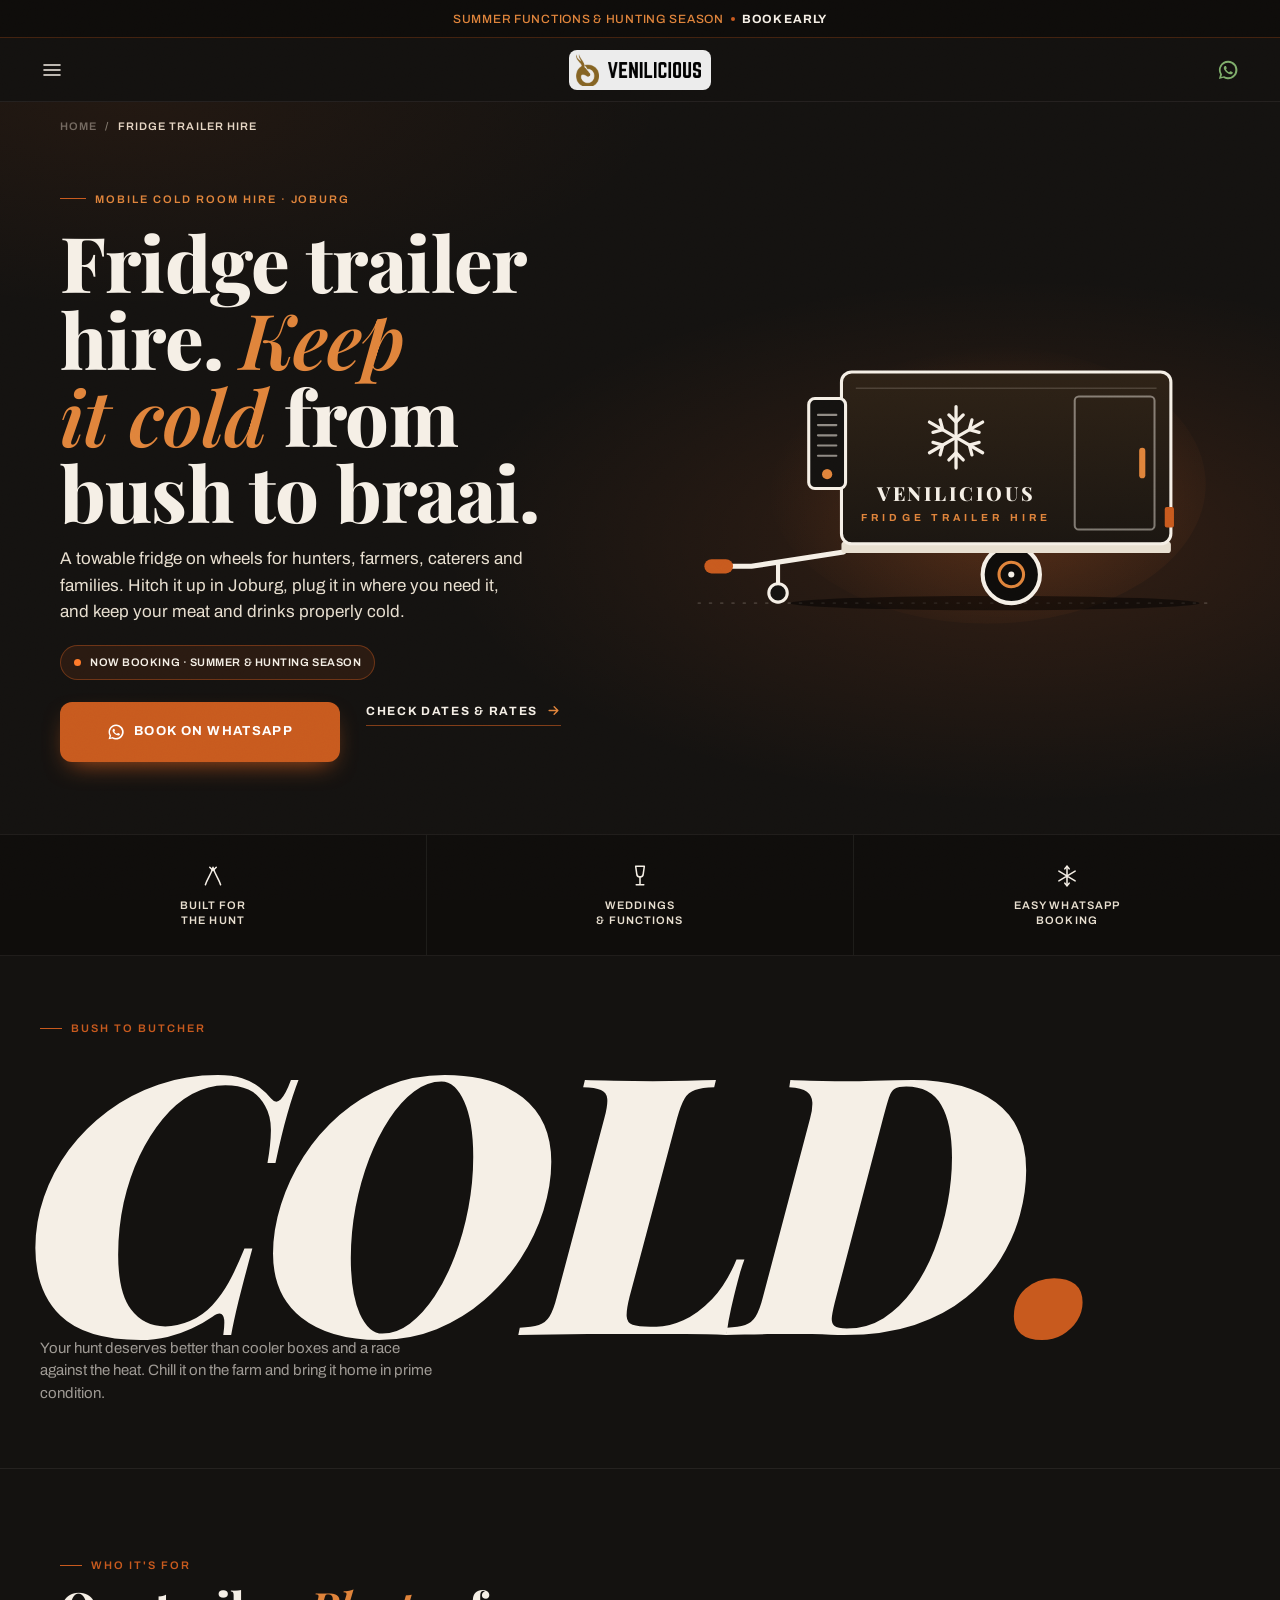
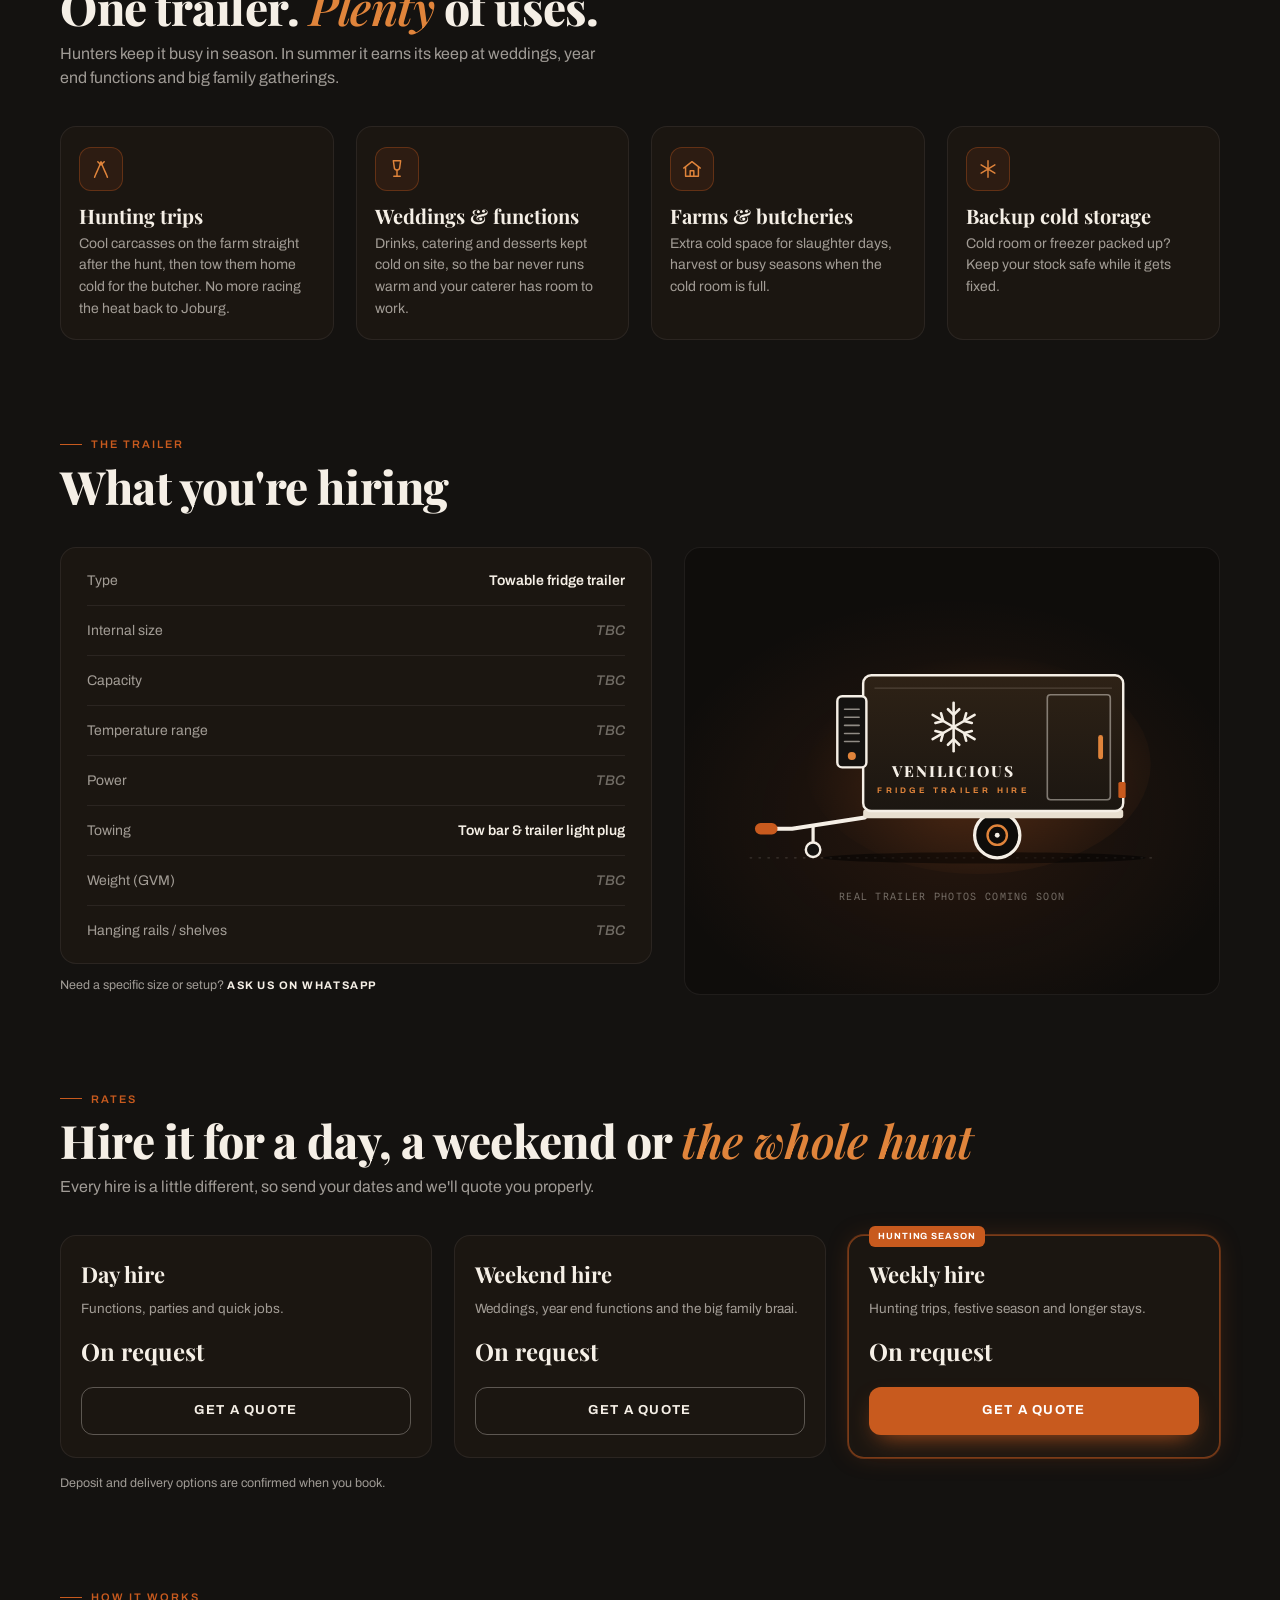
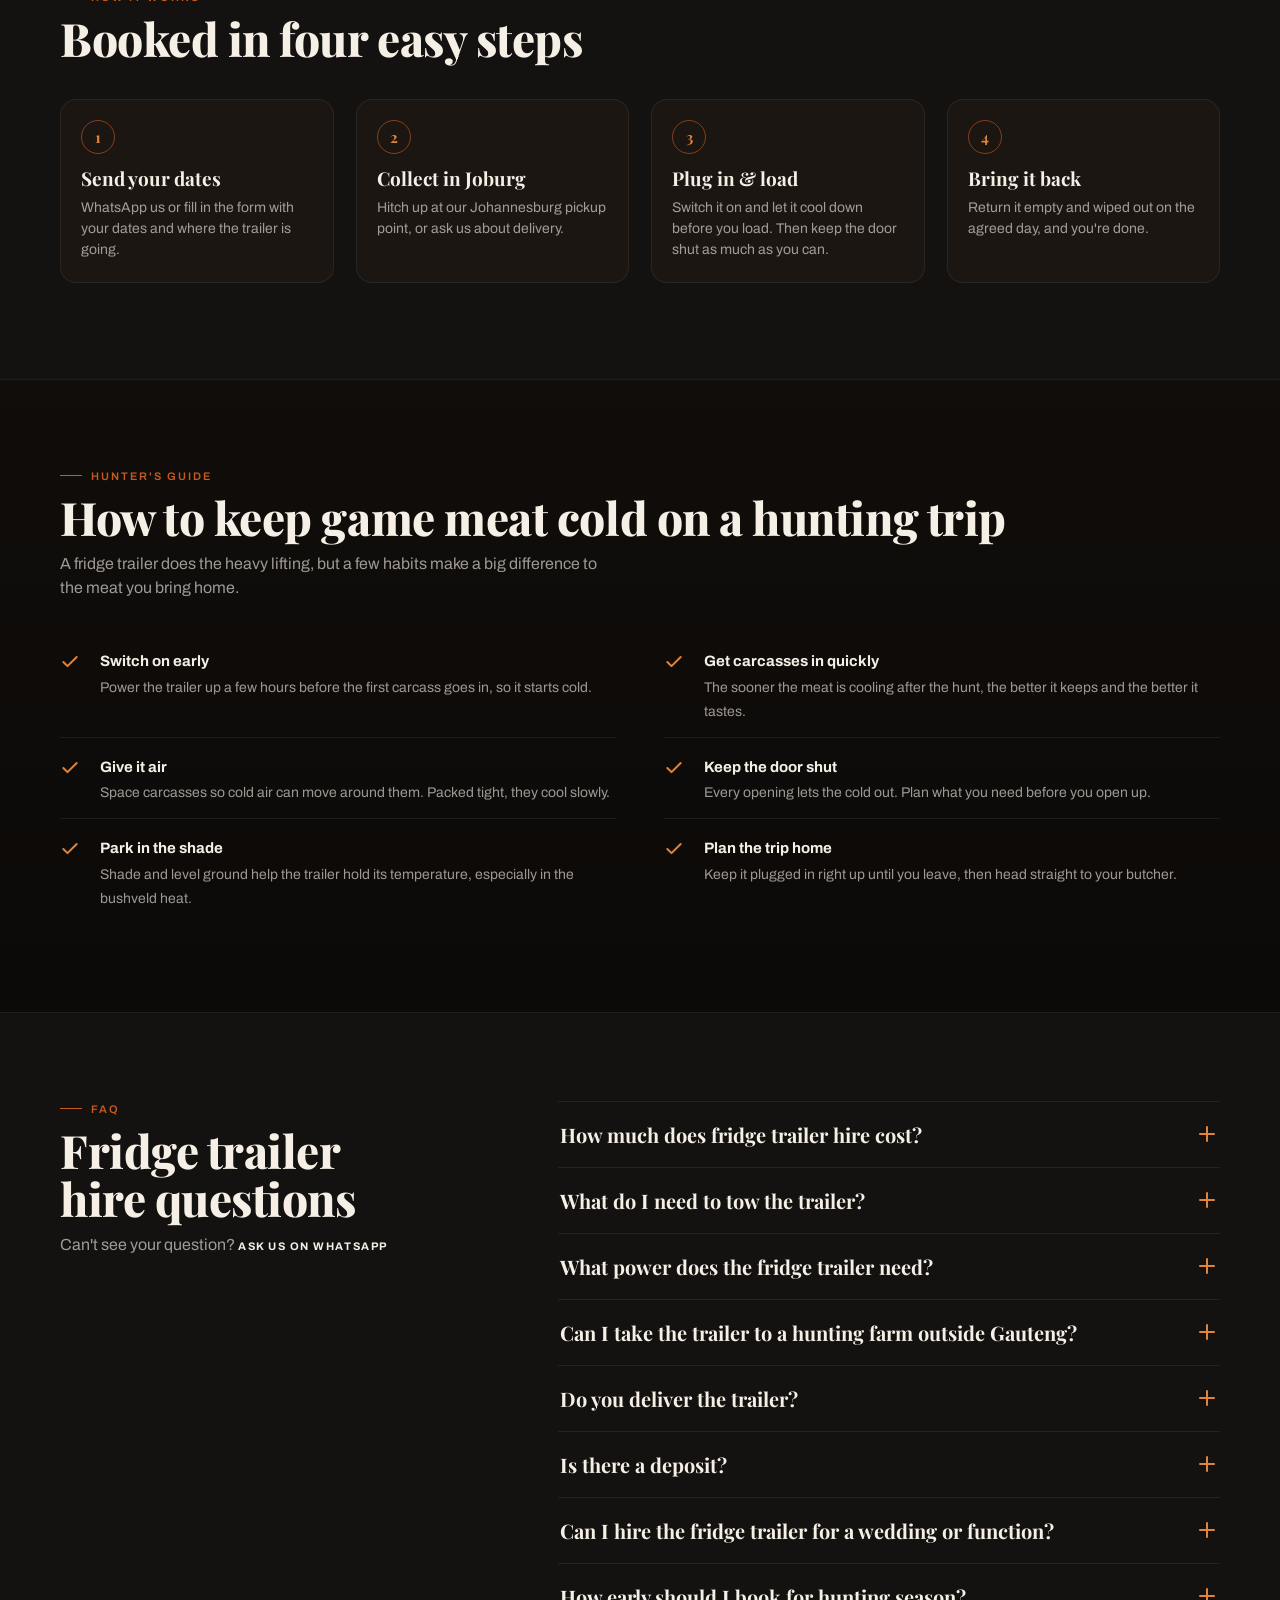
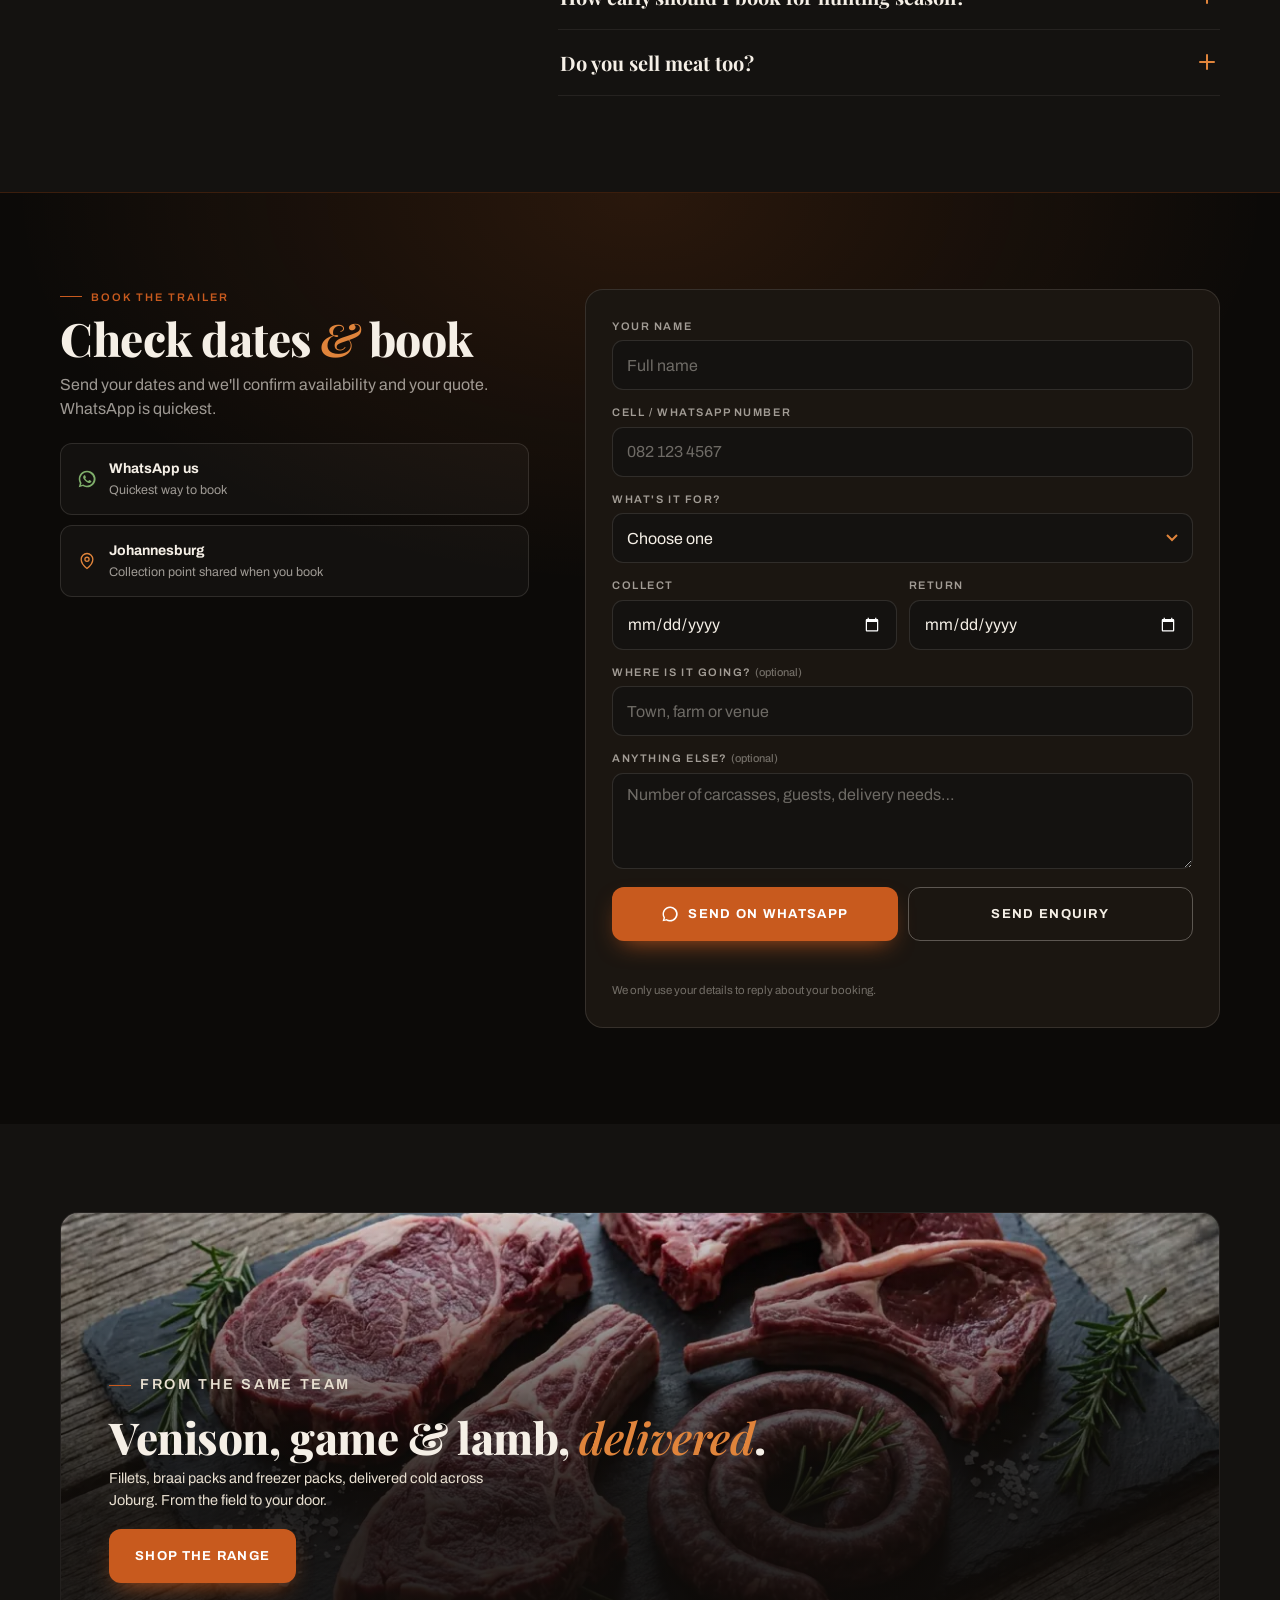
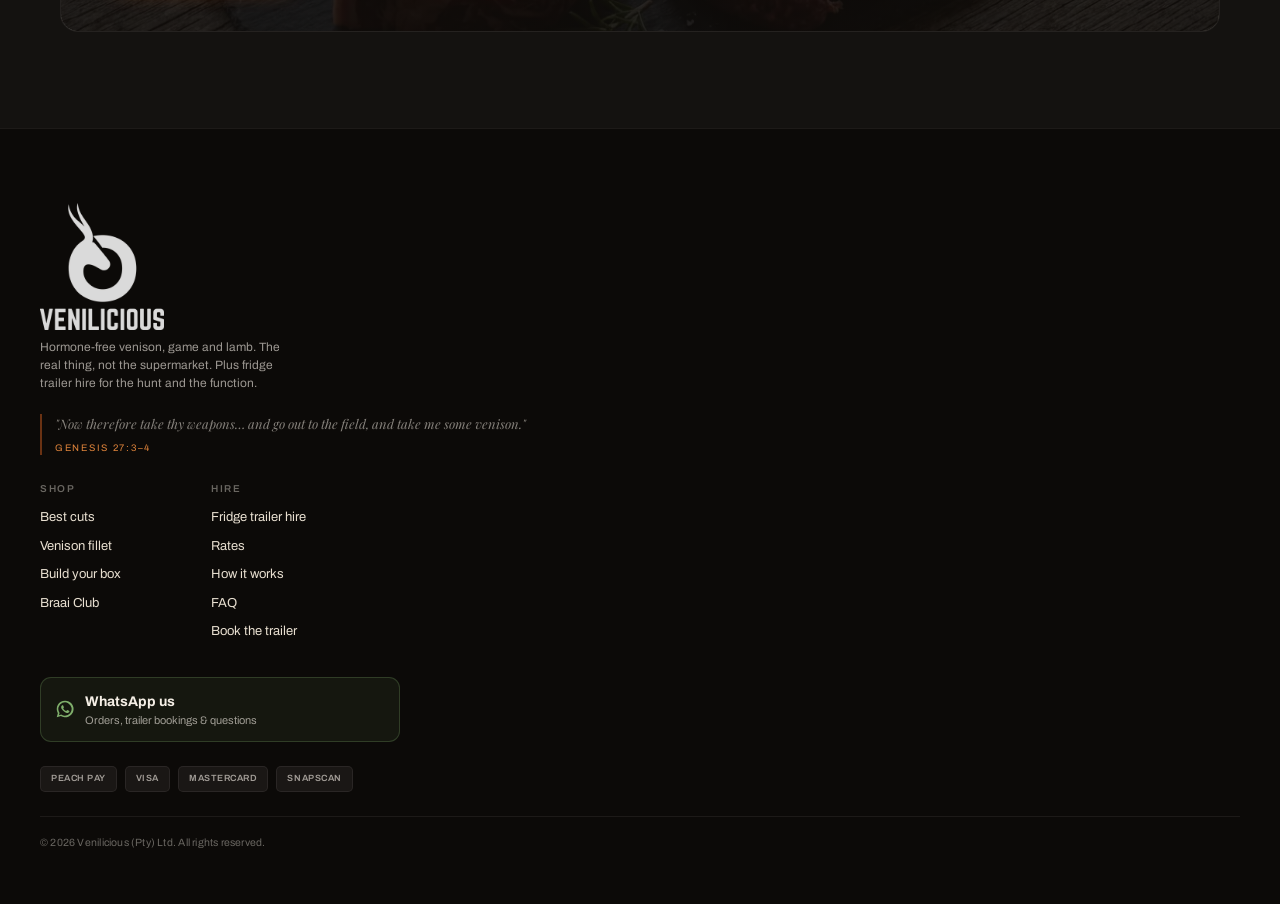
==== commit 1c56e05d: "fix: copy reflects year-round range (venison, game & lamb), not game meat only Co-Authored-By: Claud" ====
--- a/fridge-trailer-hire/index.html
+++ b/fridge-trailer-hire/index.html
@@ -135,10 +135,10 @@
     },
     {
       "@type": "Question",
-      "name": "Do you sell game meat too?",
+      "name": "Do you sell meat too?",
       "acceptedAnswer": {
         "@type": "Answer",
-        "text": "Yes. Venilicious is a wild game meat brand first. Our venison and braai packs are seasonal, so check the shop to see what's available."
+        "text": "Yes. Venilicious sells venison, game, lamb and braai packs, delivered cold across Johannesburg. Shop the range."
       }
     }
   ]
@@ -396,7 +396,7 @@
   <div class="announce" id="announce">
     <div class="msg"><span>Fridge trailer hire</span><span class="dot"></span><span>Johannesburg &amp; Gauteng</span></div>
     <div class="msg"><span>Summer functions &amp; hunting season</span><span class="dot"></span><span><b>Book early</b></span></div>
-    <a class="msg" href="/"><span>Wild game meat</span><span class="dot"></span><span>Shop Venilicious &rarr;</span></a>
+    <a class="msg" href="/"><span>Venison, game &amp; lamb</span><span class="dot"></span><span>Shop Venilicious &rarr;</span></a>
   </div>
   <div class="nav">
     <button class="ico" id="menuBtn" aria-label="Open menu" aria-controls="menu" aria-expanded="false">
@@ -736,8 +736,8 @@
         <div class="a"><p>As soon as your dates are set. Hunting season is our busiest time of year, so the earlier you book, the better.</p></div>
       </details>
       <details>
-        <summary>Do you sell game meat too?<span class="ic"></span></summary>
-        <div class="a"><p>Yes. Venilicious is a wild game meat brand first. Our venison and braai packs are seasonal, so <a href="/">check the shop</a> to see what's available.</p></div>
+        <summary>Do you sell meat too?<span class="ic"></span></summary>
+        <div class="a"><p>Yes. Venilicious sells venison, game, lamb and braai packs, delivered cold across Johannesburg. <a href="/">Shop the range</a>.</p></div>
       </details>
     </div>
   </div>
@@ -802,9 +802,9 @@
       <img src="/images/cuts-slate-1200.webp" srcset="/images/cuts-slate-600.webp 600w, /images/cuts-slate-1200.webp 1200w" sizes="(min-width:1240px) 1160px, 100vw" width="1200" height="896" loading="lazy" decoding="async" alt="Raw venison and game cuts on a dark slate board">
       <div class="in">
         <p class="label seclabel">From the same team</p>
-        <h2 class="h2" id="xsell-h">Wild game meat, <em>delivered</em>.</h2>
-        <p>Venilicious is wild-harvested venison and game, delivered in Joburg. Fillets, braai packs and freezer packs, from the field to your door.</p>
-        <a class="btn btn-amber" href="/" style="display:inline-flex;">Shop game meat</a>
+        <h2 class="h2" id="xsell-h">Venison, game &amp; lamb, <em>delivered</em>.</h2>
+        <p>Fillets, braai packs and freezer packs, delivered cold across Joburg. From the field to your door.</p>
+        <a class="btn btn-amber" href="/" style="display:inline-flex;">Shop the range</a>
       </div>
     </div>
   </div>
@@ -816,7 +816,7 @@
 <footer>
 <div class="fwrap">
   <img class="flogo" src="/images/logo-lockup.webp" width="320" height="328" loading="lazy" decoding="async" alt="Venilicious">
-  <p class="ftag">Wild-harvested, hormone-free game meat. The real thing, not the supermarket. Plus fridge trailer hire for the hunt and the function.</p>
+  <p class="ftag">Hormone-free venison, game and lamb. The real thing, not the supermarket. Plus fridge trailer hire for the hunt and the function.</p>
   <blockquote class="verse">"Now therefore take thy weapons… and go out to the field, and take me some venison."<span class="ref">Genesis 27:3–4</span></blockquote>
   <div class="fcols">
     <nav class="fcol" aria-label="Shop">
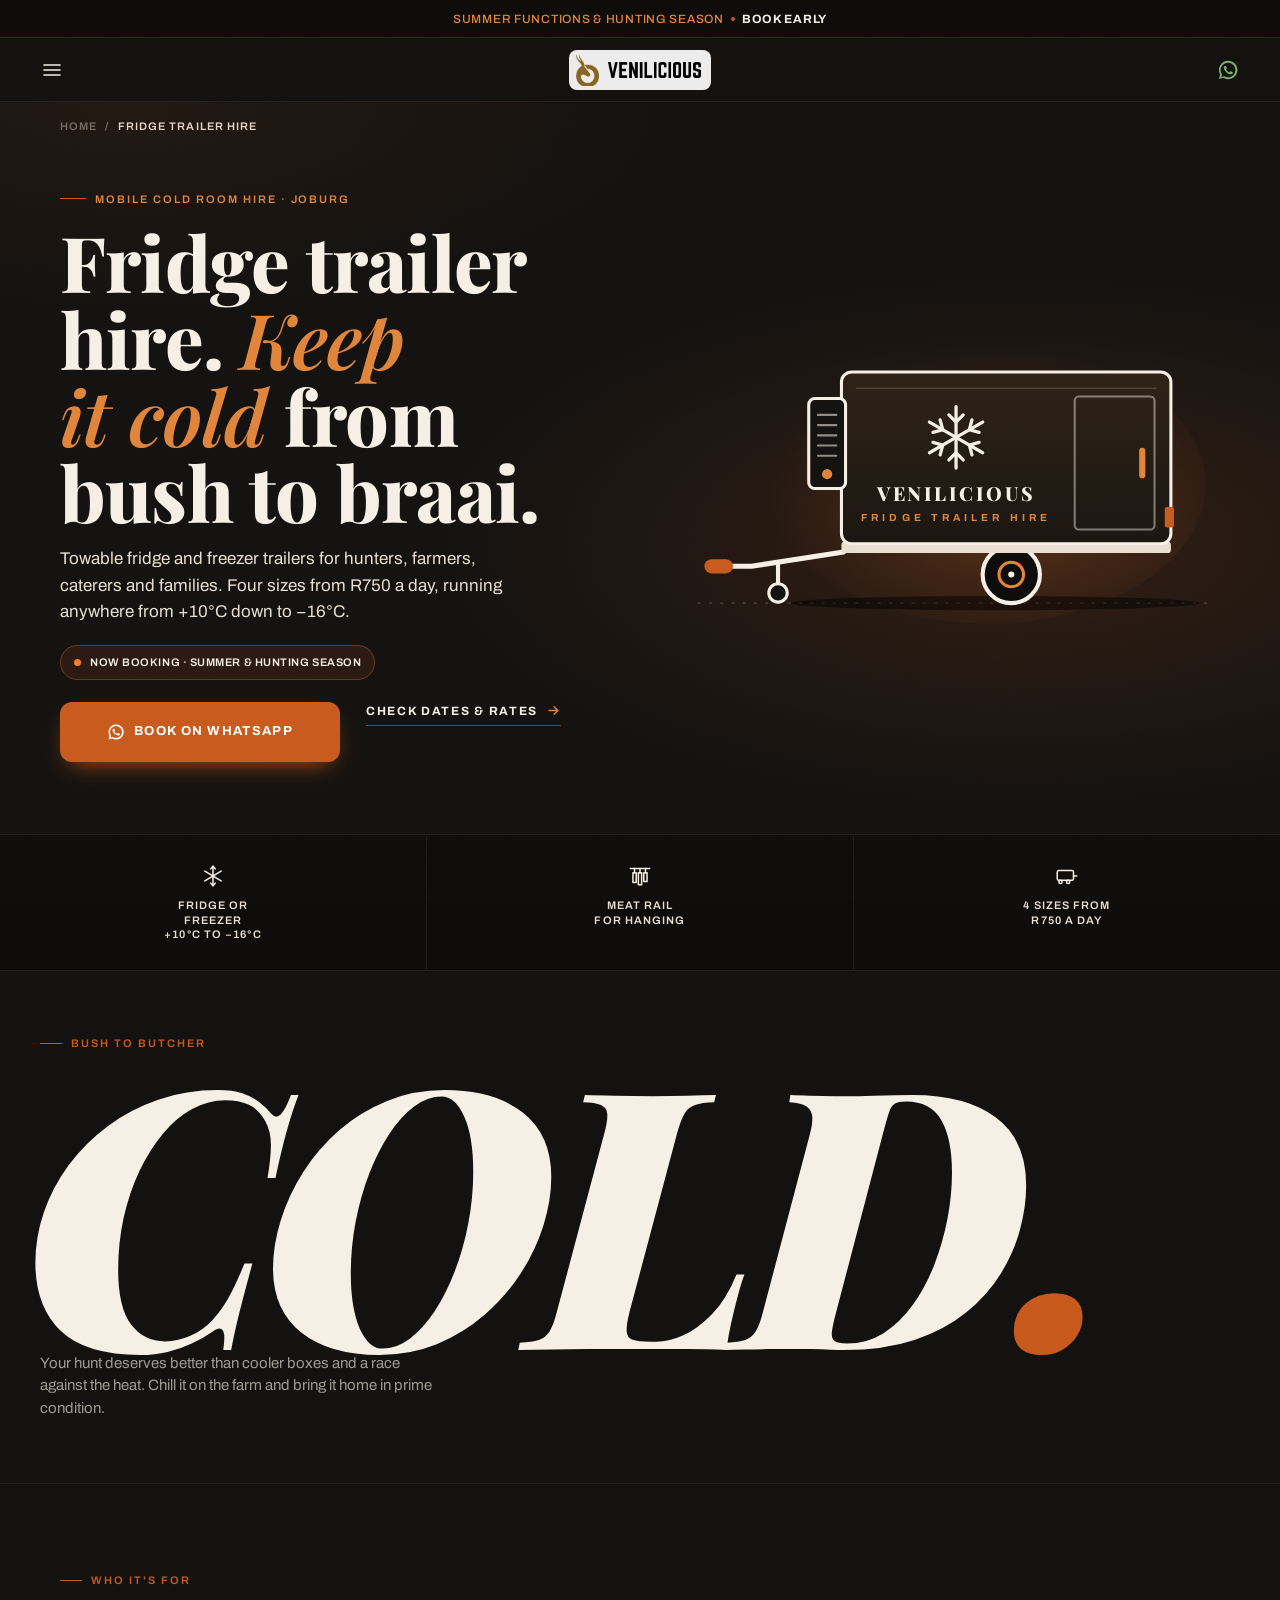
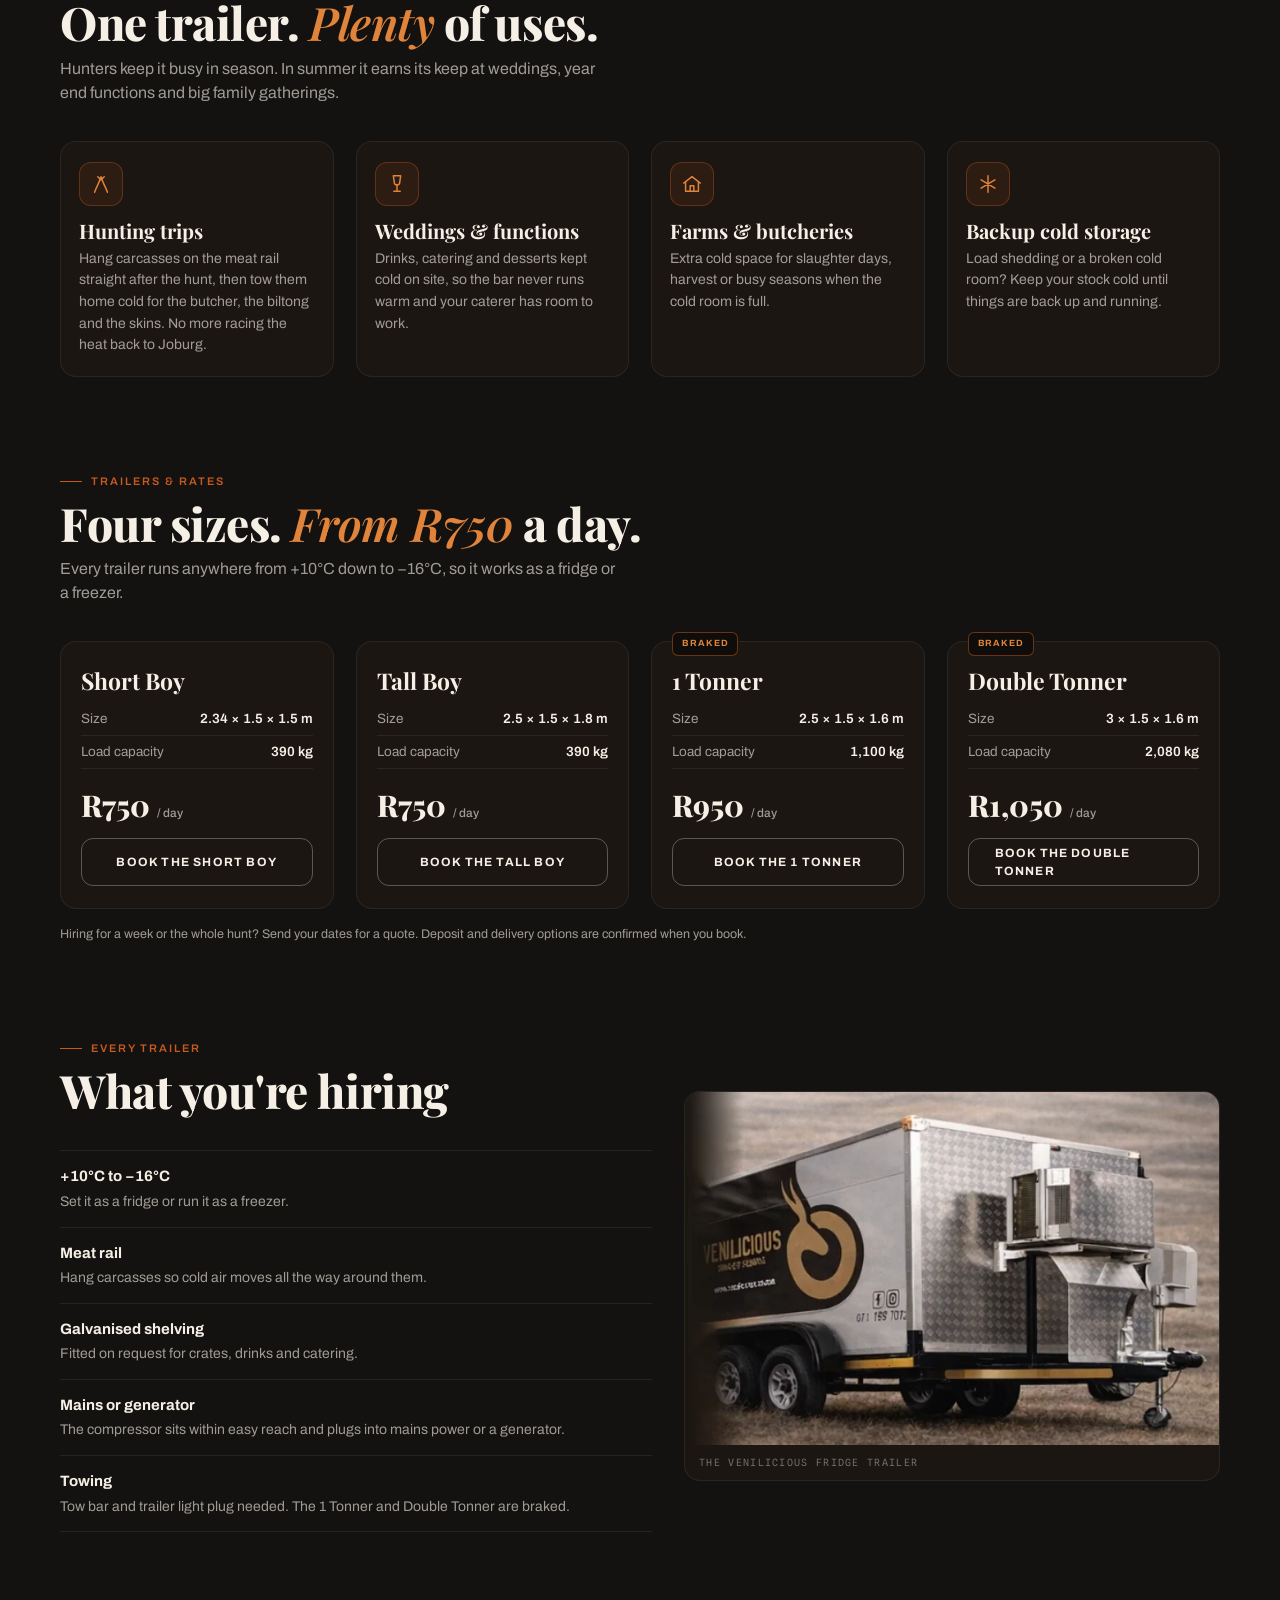
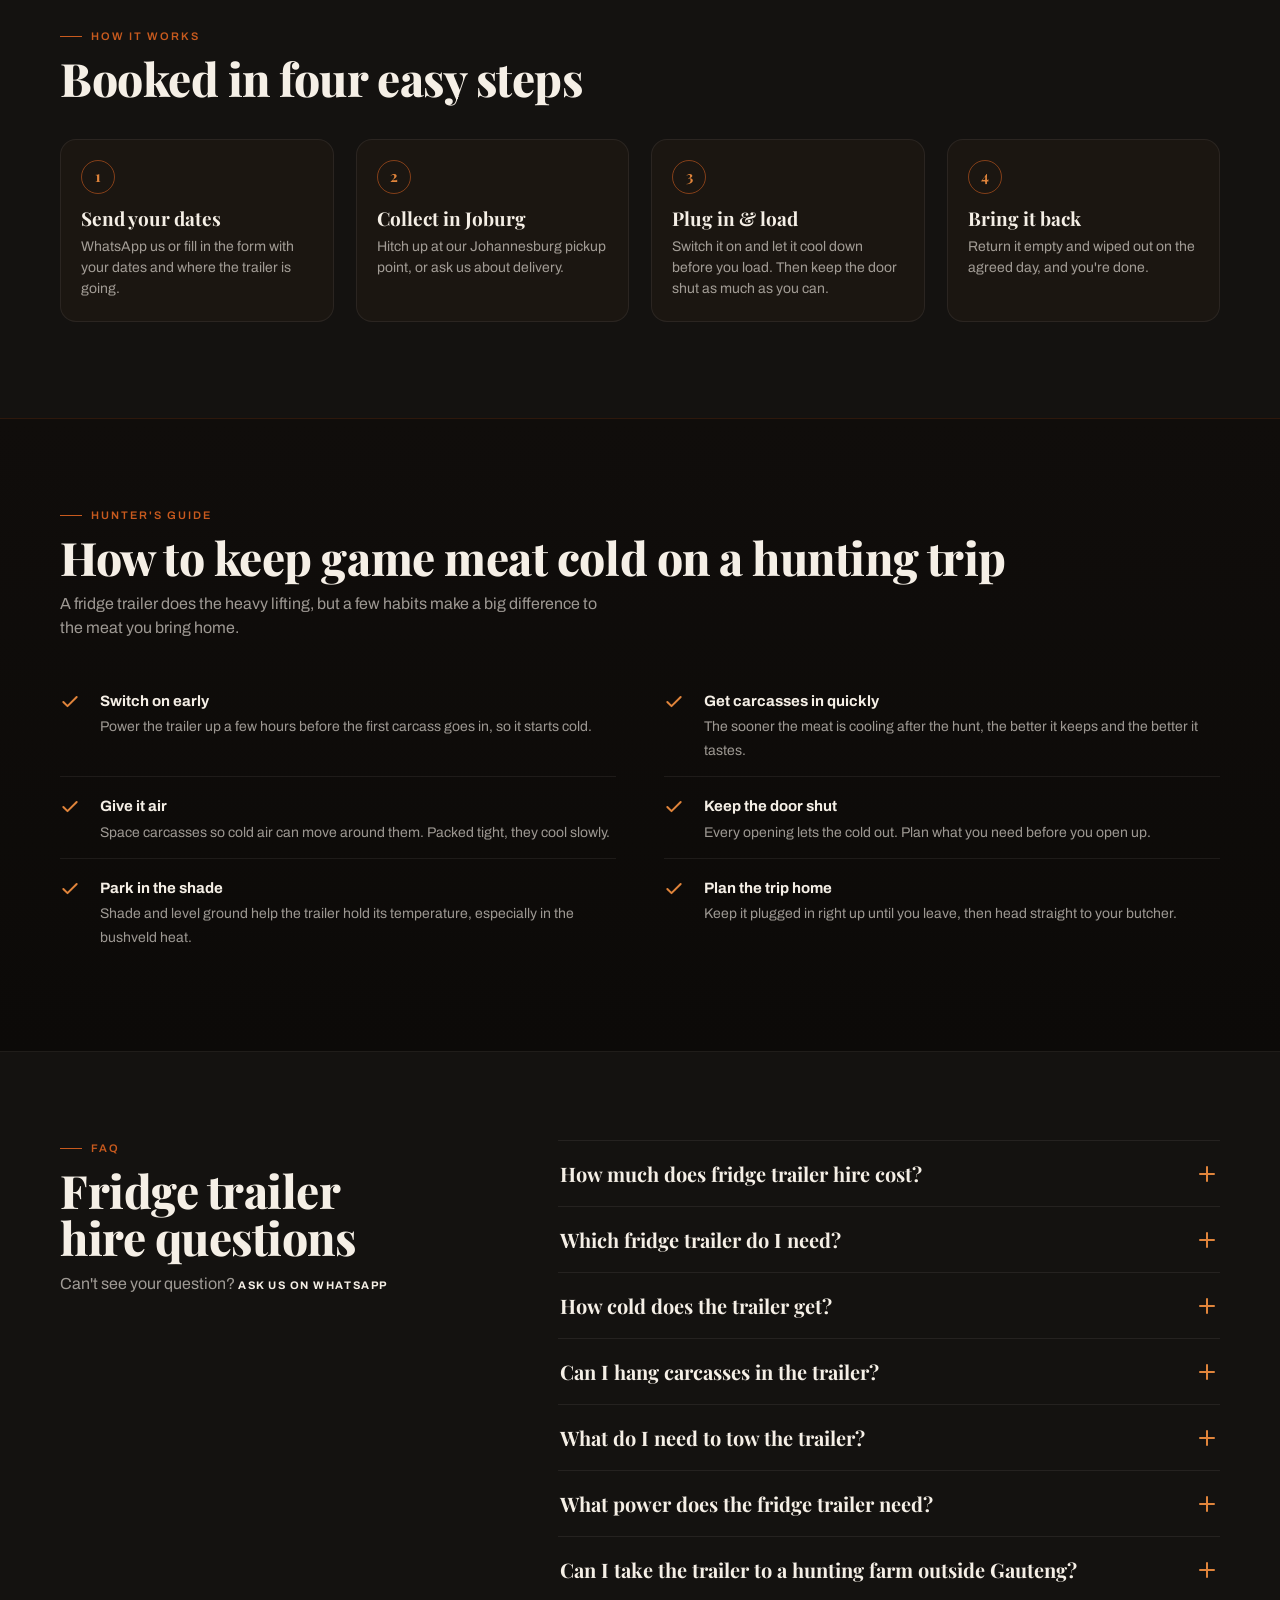
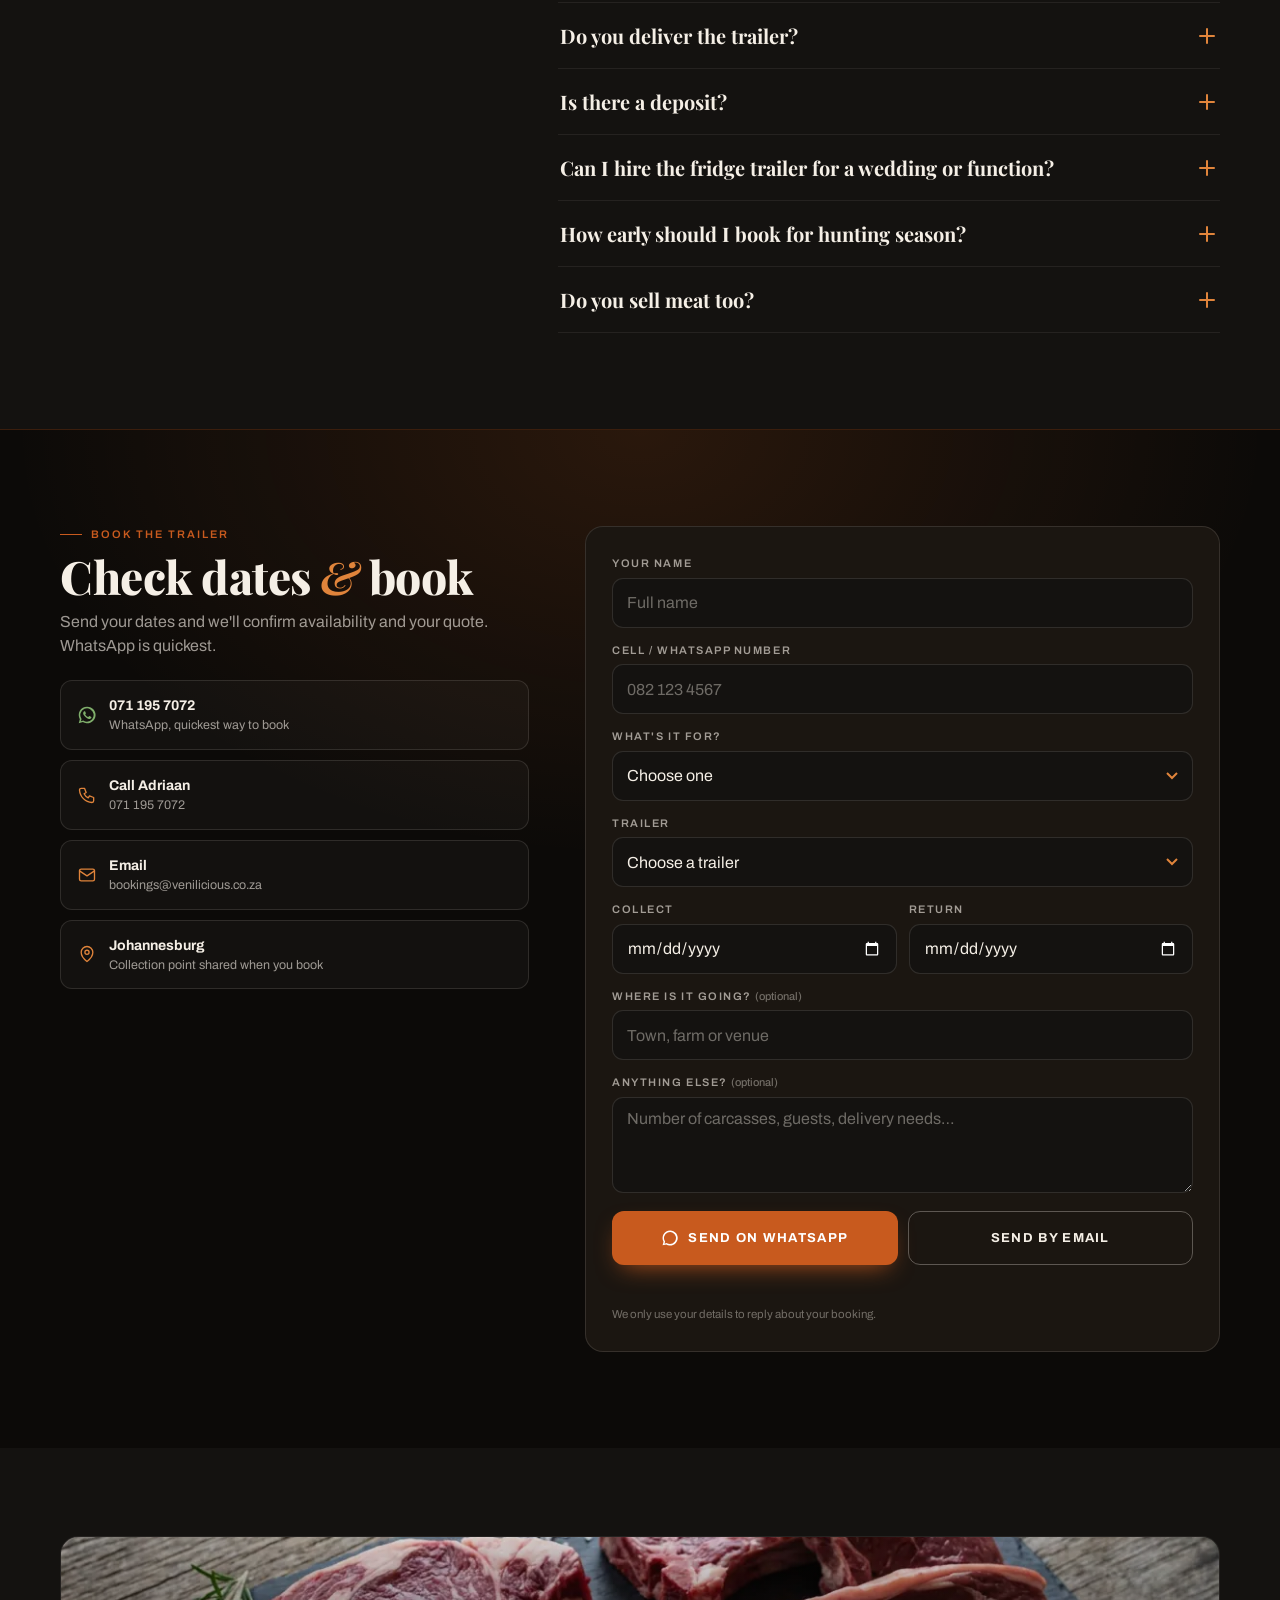
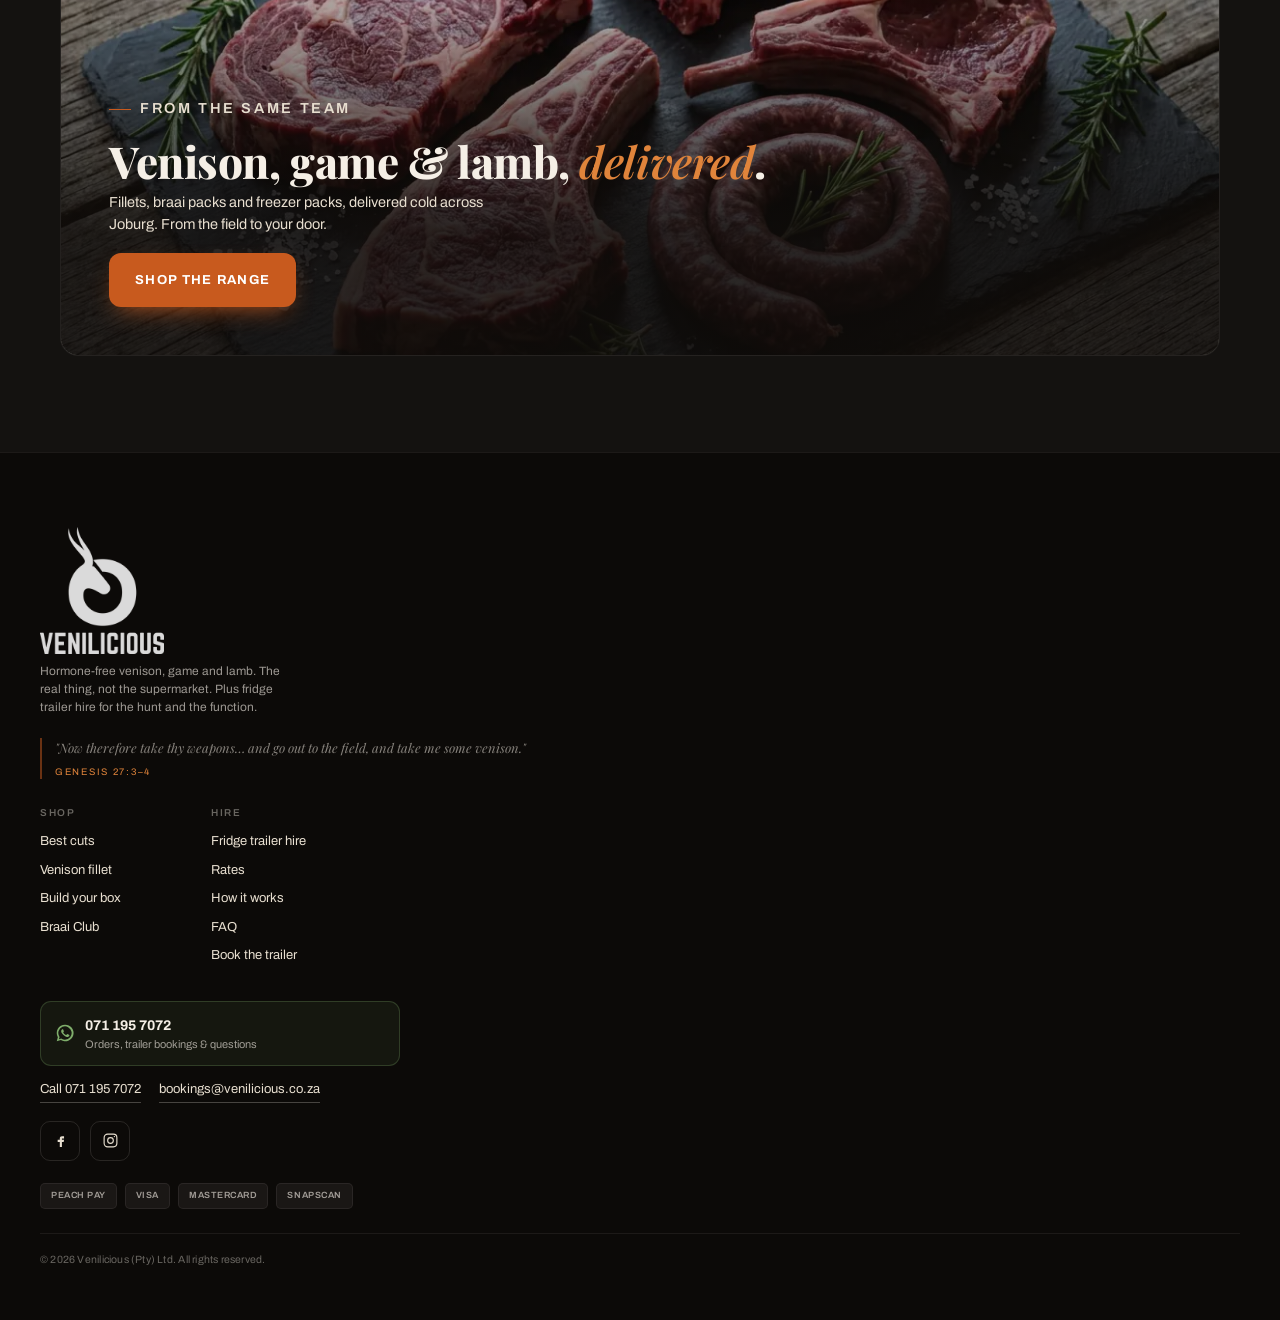
==== commit 44f17dfd: "add: real trailer fleet, rates + contacts; noindex preview - 4 trailers from the current site: short" ====
--- a/fridge-trailer-hire/index.html
+++ b/fridge-trailer-hire/index.html
@@ -3,16 +3,16 @@
 <head>
 <meta charset="UTF-8">
 <meta name="viewport" content="width=device-width, initial-scale=1.0">
-<title>Fridge Trailer Hire Johannesburg | Hunting &amp; Events</title>
-<meta name="description" content="Hire a mobile fridge trailer in Johannesburg. Keep game cold on the hunt, or drinks and catering cold at your wedding or function. Book on WhatsApp.">
+<title>Fridge Trailer Hire Johannesburg | From R750 a Day</title>
+<meta name="description" content="Fridge and freezer trailer hire in Johannesburg from R750 a day. Four sizes, +10°C to −16°C, meat rail included. For hunts, farms and functions.">
 <link rel="canonical" href="https://venilicious-preview.vercel.app/fridge-trailer-hire/">
-<meta name="robots" content="index,follow,max-image-preview:large">
+<meta name="robots" content="max-image-preview:large">
 <meta name="theme-color" content="#141210">
 <meta property="og:type" content="website">
 <meta property="og:site_name" content="Venilicious">
 <meta property="og:locale" content="en_ZA">
 <meta property="og:title" content="Fridge Trailer Hire in Johannesburg | Venilicious">
-<meta property="og:description" content="A towable fridge on wheels for hunters, farms and functions. Now booking for summer and the coming hunting season.">
+<meta property="og:description" content="Four fridge and freezer trailers from R750 a day. For the hunt, the farm and the function. Book on WhatsApp.">
 <meta property="og:url" content="https://venilicious-preview.vercel.app/fridge-trailer-hire/">
 <meta property="og:image" content="https://venilicious-preview.vercel.app/images/og/og-trailer.jpg">
 <meta property="og:image:width" content="1200">
@@ -20,7 +20,7 @@
 <meta property="og:image:alt" content="Venilicious fridge trailer hire, Johannesburg">
 <meta name="twitter:card" content="summary_large_image">
 <meta name="twitter:title" content="Fridge Trailer Hire in Johannesburg | Venilicious">
-<meta name="twitter:description" content="A towable fridge on wheels for hunters, farms and functions. Now booking.">
+<meta name="twitter:description" content="Four fridge and freezer trailers from R750 a day. Book on WhatsApp.">
 <meta name="twitter:image" content="https://venilicious-preview.vercel.app/images/og/og-trailer.jpg">
 <link rel="icon" href="/favicon.ico" sizes="48x48">
 <link rel="icon" href="/favicon-32.png" type="image/png" sizes="32x32">
@@ -38,20 +38,77 @@
       "@id": "https://venilicious-preview.vercel.app/#organization",
       "name": "Venilicious",
       "url": "https://venilicious-preview.vercel.app/",
-      "logo": "https://venilicious-preview.vercel.app/icon-512.png"
+      "logo": "https://venilicious-preview.vercel.app/icon-512.png",
+      "telephone": "+27711957072",
+      "email": "bookings@venilicious.co.za",
+      "sameAs": ["https://www.facebook.com/profile.php?id=100068164663368", "https://www.instagram.com/venilicious_ptyltd/"]
     },
     {
       "@type": "Service",
       "@id": "https://venilicious-preview.vercel.app/fridge-trailer-hire/#service",
       "name": "Fridge trailer hire",
       "serviceType": "Refrigerated trailer hire",
-      "description": "Towable fridge trailer hire in Johannesburg for hunting trips, farms, weddings and functions.",
+      "description": "Fridge and freezer trailer hire in Johannesburg: four towable trailers from R750 a day, +10°C to −16°C with a meat rail, for hunting trips, farms, weddings and functions.",
       "url": "https://venilicious-preview.vercel.app/fridge-trailer-hire/",
       "image": "https://venilicious-preview.vercel.app/images/og/og-trailer.jpg",
       "provider": { "@id": "https://venilicious-preview.vercel.app/#organization" },
       "areaServed": [
         { "@type": "City", "name": "Johannesburg" },
         { "@type": "AdministrativeArea", "name": "Gauteng" }
+      ],
+      "offers": [
+        {
+          "@type": "Offer",
+          "name": "Short Boy fridge trailer (2.34 × 1.5 × 1.5 m, 390 kg load)",
+          "price": "750",
+          "priceCurrency": "ZAR",
+          "priceSpecification": {
+            "@type": "UnitPriceSpecification",
+            "price": "750",
+            "priceCurrency": "ZAR",
+            "unitCode": "DAY",
+            "unitText": "per day"
+          }
+        },
+        {
+          "@type": "Offer",
+          "name": "Tall Boy fridge trailer (2.5 × 1.5 × 1.8 m, 390 kg load)",
+          "price": "750",
+          "priceCurrency": "ZAR",
+          "priceSpecification": {
+            "@type": "UnitPriceSpecification",
+            "price": "750",
+            "priceCurrency": "ZAR",
+            "unitCode": "DAY",
+            "unitText": "per day"
+          }
+        },
+        {
+          "@type": "Offer",
+          "name": "1 Tonner fridge trailer (2.5 × 1.5 × 1.6 m, 1,100 kg load)",
+          "price": "950",
+          "priceCurrency": "ZAR",
+          "priceSpecification": {
+            "@type": "UnitPriceSpecification",
+            "price": "950",
+            "priceCurrency": "ZAR",
+            "unitCode": "DAY",
+            "unitText": "per day"
+          }
+        },
+        {
+          "@type": "Offer",
+          "name": "Double Tonner fridge trailer (3 × 1.5 × 1.6 m, 2,080 kg load)",
+          "price": "1050",
+          "priceCurrency": "ZAR",
+          "priceSpecification": {
+            "@type": "UnitPriceSpecification",
+            "price": "1050",
+            "priceCurrency": "ZAR",
+            "unitCode": "DAY",
+            "unitText": "per day"
+          }
+        }
       ]
     },
     {
@@ -74,7 +131,31 @@
       "name": "How much does fridge trailer hire cost?",
       "acceptedAnswer": {
         "@type": "Answer",
-        "text": "Rates depend on how long you need the trailer and where it's going. Send us your dates on WhatsApp or through the booking form and we'll send you a quote."
+        "text": "The Short Boy and Tall Boy are R750 a day, the 1 Tonner is R950 a day and the Double Tonner is R1,050 a day. Hiring for longer? Send us your dates and we'll quote you."
+      }
+    },
+    {
+      "@type": "Question",
+      "name": "Which fridge trailer do I need?",
+      "acceptedAnswer": {
+        "@type": "Answer",
+        "text": "The Short Boy and Tall Boy carry up to 390 kg, which suits smaller hunts and functions. The 1 Tonner carries up to 1,100 kg and the Double Tonner up to 2,080 kg for bigger hunts and events. Not sure? Tell us what you're storing and we'll help you choose."
+      }
+    },
+    {
+      "@type": "Question",
+      "name": "How cold does the trailer get?",
+      "acceptedAnswer": {
+        "@type": "Answer",
+        "text": "Anywhere from +10°C down to −16°C, so you can run it as a fridge or a freezer."
+      }
+    },
+    {
+      "@type": "Question",
+      "name": "Can I hang carcasses in the trailer?",
+      "acceptedAnswer": {
+        "@type": "Answer",
+        "text": "Yes. Every trailer has a meat rail for hanging, and galvanised shelving can be fitted on request."
       }
     },
     {
@@ -82,7 +163,7 @@
       "name": "What do I need to tow the trailer?",
       "acceptedAnswer": {
         "@type": "Answer",
-        "text": "A vehicle with a tow bar and a working trailer light plug. Make sure your vehicle's towing capacity and your driver's licence code cover the trailer's weight. We'll give you the exact figures when you book."
+        "text": "A vehicle with a tow bar and a working trailer light plug. The 1 Tonner and Double Tonner are braked trailers. Make sure your vehicle's towing capacity and your driver's licence code cover the trailer you choose."
       }
     },
     {
@@ -90,7 +171,7 @@
       "name": "What power does the fridge trailer need?",
       "acceptedAnswer": {
         "@type": "Answer",
-        "text": "It plugs into a power point at the farm, venue or house. If there's no power where you're going, tell us when you book and we'll talk you through the options."
+        "text": "The compressor plugs into mains power or a generator, so it works at the farm, the venue or the house."
       }
     },
     {
@@ -275,6 +356,30 @@
 .specart .trailer-art{max-width:420px;}
 .specart p{font-family:'Spline Sans Mono',monospace;font-size:10px;letter-spacing:.13em;text-transform:uppercase;color:var(--dim-2);margin-top:12px;}
 @media(min-width:900px){.spec{grid-template-columns:1.05fr .95fr;gap:32px;align-items:stretch;}.specart{display:flex;}.speccard{padding:8px 26px;}}
+
+
+/* ---------- fleet ---------- */
+.fleet{display:grid;gap:14px;}
+.rig{position:relative;background:var(--bg-2);border:1px solid var(--line-2);border-radius:16px;padding:22px 20px;display:flex;flex-direction:column;gap:10px;transition:border-color .25s ease,transform .25s ease;}
+.rig:hover{border-color:rgba(200,90,30,.45);transform:translateY(-3px);}
+.rig .badge{position:absolute;top:-10px;left:20px;background:#0f0d0b;color:var(--amber-2);border:1px solid rgba(200,90,30,.5);font-size:9px;font-weight:700;letter-spacing:.1em;text-transform:uppercase;padding:4px 9px;border-radius:6px;}
+.rig h3{font-family:'Playfair Display',serif;font-weight:700;font-size:23px;}
+.rig dl{display:grid;gap:6px;}
+.rig dl div{display:flex;justify-content:space-between;gap:12px;font-size:13.5px;padding-bottom:6px;border-bottom:1px solid var(--line-2);}
+.rig dt{color:var(--dim);}
+.rig dd{color:var(--cream);font-weight:600;text-align:right;}
+.rig .price{font-family:'Playfair Display',serif;font-weight:800;font-size:30px;color:var(--cream);margin-top:4px;}
+.rig .price small{font-family:'Archivo',sans-serif;font-size:12px;color:var(--dim);font-weight:500;}
+.rig .btn{margin-top:auto;height:48px;width:100%;font-size:12px;}
+@media(min-width:600px){.fleet{grid-template-columns:1fr 1fr;}}
+@media(min-width:1100px){.fleet{grid-template-columns:repeat(4,1fr);gap:22px;}}
+.feats{list-style:none;display:grid;gap:0;border-top:1px solid var(--line-2);}
+.feats li{display:grid;gap:3px;padding:14px 0;border-bottom:1px solid var(--line-2);}
+.feats b{color:var(--cream);font-size:15px;}
+.feats span{color:var(--dim);font-size:14px;line-height:1.55;}
+.specphoto{border-radius:16px;overflow:hidden;border:1px solid var(--line-2);background:#1b1611;align-self:center;}
+.specphoto img{width:100%;height:auto;display:block;}
+.specphoto figcaption{font-family:'Spline Sans Mono',monospace;font-size:10px;letter-spacing:.13em;text-transform:uppercase;color:var(--dim-2);padding:10px 14px;}
 
 /* ---------- rates ---------- */
 .rates{display:grid;gap:14px;}
@@ -347,7 +452,7 @@
 .bookside .contact svg{width:20px;height:20px;color:var(--amber-2);flex:0 0 auto;}
 .bookside .contact .wa svg{color:var(--ok);}
 .bookside .contact b{display:block;color:var(--cream);}
-.bookside .contact span{color:var(--dim);font-size:12.5px;}
+.bookside .contact span{display:block;color:var(--dim);font-size:12.5px;}
 @media(min-width:900px){.bookband{margin-top:88px;padding:96px 0;}.bookgrid{grid-template-columns:.85fr 1.15fr;gap:56px;align-items:start;}.form{padding:28px 26px;}.form .actions{grid-template-columns:1fr 1fr;}}
 
 /* ---------- cross-sell ---------- */
@@ -387,14 +492,14 @@
 .stickybar .btn{flex:1;height:50px;padding:0 14px;font-size:12px;}
 @media(min-width:900px){.stickybar{display:none;}}
 </style>
-<link rel="stylesheet" href="/assets/site.css?v=1">
+<link rel="stylesheet" href="/assets/site.css?v=2">
 </head>
 <body class="has-stickybar">
 
 <!-- ============ STICKY TOP ============ -->
 <header class="topgroup">
   <div class="announce" id="announce">
-    <div class="msg"><span>Fridge trailer hire</span><span class="dot"></span><span>Johannesburg &amp; Gauteng</span></div>
+    <div class="msg"><span>Fridge trailer hire</span><span class="dot"></span><span>From <b>R750</b> a day</span></div>
     <div class="msg"><span>Summer functions &amp; hunting season</span><span class="dot"></span><span><b>Book early</b></span></div>
     <a class="msg" href="/"><span>Venison, game &amp; lamb</span><span class="dot"></span><span>Shop Venilicious &rarr;</span></a>
   </div>
@@ -403,7 +508,7 @@
       <svg width="22" height="22" viewBox="0 0 22 22" fill="none" aria-hidden="true"><path d="M3 6h16M3 11h16M3 16h16" stroke="#f5efe6" stroke-width="1.6" stroke-linecap="round"/></svg>
     </button>
     <a class="brand" href="/" aria-label="Venilicious home"><img class="mark" src="/images/logo-mark.webp" width="69" height="96" alt=""><img class="wm" src="/images/logo-wordmark.webp" width="279" height="48" alt="Venilicious"></a>
-    <a class="ico wa" href="https://wa.me/27000000000" data-wa="Hi Venilicious, I'd like to hire the fridge trailer." aria-label="WhatsApp us to book">
+    <a class="ico wa" href="https://wa.me/27711957072" data-wa="Hi Venilicious, I'd like to hire the fridge trailer." aria-label="WhatsApp us to book">
       <svg viewBox="0 0 24 24" fill="currentColor" aria-hidden="true"><path d="M12 2a10 10 0 0 0-8.6 15l-1.3 4.8 4.9-1.3A10 10 0 1 0 12 2zm0 18a8 8 0 0 1-4.1-1.1l-.3-.2-2.9.8.8-2.8-.2-.3A8 8 0 1 1 12 20zm4.5-5.9c-.2-.1-1.4-.7-1.7-.8-.2-.1-.4-.1-.5.1l-.7.9c-.1.2-.3.2-.5.1a6.5 6.5 0 0 1-1.9-1.2 7.3 7.3 0 0 1-1.3-1.7c-.1-.2 0-.4.1-.5l.4-.5c.1-.1.1-.3.2-.4 0-.2 0-.3 0-.4l-.7-1.7c-.2-.5-.4-.4-.5-.4h-.5c-.2 0-.4 0-.6.3a2.7 2.7 0 0 0-.9 2c0 1.2.9 2.4 1 2.5.1.2 1.7 2.7 4.2 3.7 1.6.6 2.2.7 2.9.6.5-.1 1.4-.6 1.6-1.1.2-.6.2-1 .1-1.1-.1-.1-.2-.2-.4-.3z"/></svg>
     </a>
   </div>
@@ -422,7 +527,7 @@
   <div class="dgroup">Hire</div>
   <a class="dl" href="/fridge-trailer-hire/">Fridge trailer hire <span class="tag">Now booking</span></a>
   <a class="dl" href="/fridge-trailer-hire/#faq">Trailer hire FAQ</a>
-  <div class="dfoot"><a class="dwa" href="https://wa.me/27000000000" data-wa="Hi Venilicious" data-wa-fallback="/fridge-trailer-hire/#book"><svg viewBox="0 0 24 24" fill="currentColor" aria-hidden="true"><path d="M12 2a10 10 0 0 0-8.6 15l-1.3 4.8 4.9-1.3A10 10 0 1 0 12 2zm0 18a8 8 0 0 1-4.1-1.1l-.3-.2-2.9.8.8-2.8-.2-.3A8 8 0 1 1 12 20z"/></svg>WhatsApp us</a></div>
+  <div class="dfoot"><a class="dwa" href="https://wa.me/27711957072" data-wa="Hi Venilicious" data-wa-fallback="/fridge-trailer-hire/#book"><svg viewBox="0 0 24 24" fill="currentColor" aria-hidden="true"><path d="M12 2a10 10 0 0 0-8.6 15l-1.3 4.8 4.9-1.3A10 10 0 1 0 12 2zm0 18a8 8 0 0 1-4.1-1.1l-.3-.2-2.9.8.8-2.8-.2-.3A8 8 0 1 1 12 20z"/></svg>WhatsApp us</a></div>
 </nav>
 
 <main>
@@ -436,10 +541,10 @@
     <div>
       <p class="label eyebrow">Mobile cold room hire &middot; Joburg</p>
       <h1>Fridge trailer hire. <em>Keep it cold</em> from bush to braai.</h1>
-      <p class="sub">A towable fridge on wheels for hunters, farmers, caterers and families. Hitch it up in Joburg, plug it in where you need it, and keep your meat and drinks properly cold.</p>
+      <p class="sub">Towable fridge and freezer trailers for hunters, farmers, caterers and families. Four sizes from R750 a day, running anywhere from +10°C down to −16°C.</p>
       <div class="pill"><span class="pulse"></span><span>Now booking &middot; summer &amp; hunting season</span></div>
       <div class="cta-row">
-        <a class="btn btn-amber" href="https://wa.me/27000000000" data-wa="Hi Venilicious, I'd like to hire the fridge trailer. My dates are: ">
+        <a class="btn btn-amber" href="https://wa.me/27711957072" data-wa="Hi Venilicious, I'd like to hire the fridge trailer. My dates are: ">
           <svg viewBox="0 0 24 24" fill="currentColor" aria-hidden="true"><path d="M12 2a10 10 0 0 0-8.6 15l-1.3 4.8 4.9-1.3A10 10 0 1 0 12 2zm0 18a8 8 0 0 1-4.1-1.1l-.3-.2-2.9.8.8-2.8-.2-.3A8 8 0 1 1 12 20zm4.5-5.9c-.2-.1-1.4-.7-1.7-.8-.2-.1-.4-.1-.5.1l-.7.9c-.1.2-.3.2-.5.1a6.5 6.5 0 0 1-1.9-1.2 7.3 7.3 0 0 1-1.3-1.7c-.1-.2 0-.4.1-.5l.4-.5c.1-.1.1-.3.2-.4 0-.2 0-.3 0-.4l-.7-1.7c-.2-.5-.4-.4-.5-.4h-.5c-.2 0-.4 0-.6.3a2.7 2.7 0 0 0-.9 2c0 1.2.9 2.4 1 2.5.1.2 1.7 2.7 4.2 3.7 1.6.6 2.2.7 2.9.6.5-.1 1.4-.6 1.6-1.1.2-.6.2-1 .1-1.1-.1-.1-.2-.2-.4-.3z"/></svg>
           Book on WhatsApp
         </a>
@@ -497,16 +602,16 @@
 <!-- ============ TRUST BAR ============ -->
 <div class="trust">
   <div class="item">
-    <svg viewBox="0 0 24 24" fill="none" stroke="#f5efe6" stroke-width="1.4" stroke-linecap="round" stroke-linejoin="round" aria-hidden="true"><path d="M5 20c2-6 5-9 7-16 2 7 5 10 7 16"/><path d="M9 4l3 3 3-3"/></svg>
-    <div class="t">Built for<br>the hunt</div>
+    <svg viewBox="0 0 24 24" fill="none" stroke="#f5efe6" stroke-width="1.4" stroke-linecap="round" stroke-linejoin="round" aria-hidden="true"><path d="M12 3v18M4.5 7.5l15 9M19.5 7.5l-15 9"/><path d="M12 3l2 2.4M12 3l-2 2.4M12 21l2-2.4M12 21l-2-2.4"/></svg>
+    <div class="t">Fridge or freezer<br>+10°C to −16°C</div>
   </div>
   <div class="item">
-    <svg viewBox="0 0 24 24" fill="none" stroke="#f5efe6" stroke-width="1.4" stroke-linecap="round" stroke-linejoin="round" aria-hidden="true"><path d="M8 3h8l-1 7a3 3 0 0 1-6 0L8 3z"/><path d="M12 13v7M8.5 20h7"/></svg>
-    <div class="t">Weddings<br>&amp; functions</div>
+    <svg viewBox="0 0 24 24" fill="none" stroke="#f5efe6" stroke-width="1.4" stroke-linecap="round" stroke-linejoin="round" aria-hidden="true"><path d="M3 5h18"/><path d="M7 5v4M12 5v4M17 5v4"/><path d="M5.5 9h3v9h-3zM10.5 9h3v11h-3zM15.5 9h3v8h-3z"/></svg>
+    <div class="t">Meat rail<br>for hanging</div>
   </div>
   <div class="item">
-    <svg viewBox="0 0 24 24" fill="none" stroke="#f5efe6" stroke-width="1.4" stroke-linecap="round" stroke-linejoin="round" aria-hidden="true"><path d="M12 3v18M4.5 7.5l15 9M19.5 7.5l-15 9"/><path d="M12 3l2 2.4M12 3l-2 2.4M12 21l2-2.4M12 21l-2-2.4"/></svg>
-    <div class="t">Easy WhatsApp<br>booking</div>
+    <svg viewBox="0 0 24 24" fill="none" stroke="#f5efe6" stroke-width="1.4" stroke-linecap="round" stroke-linejoin="round" aria-hidden="true"><rect x="3" y="7" width="15" height="9" rx="1.5"/><path d="M18 12h3M6 19a1.5 1.5 0 1 0 0-3 1.5 1.5 0 0 0 0 3zM13 19a1.5 1.5 0 1 0 0-3 1.5 1.5 0 0 0 0 3z"/></svg>
+    <div class="t">4 sizes from<br>R750 a day</div>
   </div>
 </div>
 
@@ -529,7 +634,7 @@
       <article class="use">
         <div class="ic"><svg viewBox="0 0 24 24" fill="none" stroke="currentColor" stroke-width="1.6" stroke-linecap="round" stroke-linejoin="round" aria-hidden="true"><path d="M5 21c2-6 5-10 7-17 2 7 5 11 7 17"/><path d="M8.5 4l3.5 3.5L15.5 4"/></svg></div>
         <h3>Hunting trips</h3>
-        <p>Cool carcasses on the farm straight after the hunt, then tow them home cold for the butcher. No more racing the heat back to Joburg.</p>
+        <p>Hang carcasses on the meat rail straight after the hunt, then tow them home cold for the butcher, the biltong and the skins. No more racing the heat back to Joburg.</p>
       </article>
       <article class="use">
         <div class="ic"><svg viewBox="0 0 24 24" fill="none" stroke="currentColor" stroke-width="1.6" stroke-linecap="round" stroke-linejoin="round" aria-hidden="true"><path d="M8 3h8l-1 7a3 3 0 0 1-6 0L8 3z"/><path d="M12 13v7M8.5 20h7"/></svg></div>
@@ -544,117 +649,82 @@
       <article class="use">
         <div class="ic"><svg viewBox="0 0 24 24" fill="none" stroke="currentColor" stroke-width="1.6" stroke-linecap="round" stroke-linejoin="round" aria-hidden="true"><path d="M12 3v18M4.5 7.5l15 9M19.5 7.5l-15 9"/></svg></div>
         <h3>Backup cold storage</h3>
-        <p>Cold room or freezer packed up? Keep your stock safe while it gets fixed.</p>
+        <p>Load shedding or a broken cold room? Keep your stock cold until things are back up and running.</p>
       </article>
     </div>
   </div>
 </section>
 
-<!-- ============ THE TRAILER / SPECS ============ -->
-<section class="section" id="trailer">
-  <div class="wrap">
-    <div class="shead">
-      <p class="label seclabel">The trailer</p>
-      <h2 class="h2">What you're hiring</h2>
-    </div>
-    <div class="spec">
-      <div>
-        <!-- TODO(owner): fill in every TBC value below (size, capacity, temp range, power, towing plug, GVM, fittings). -->
-        <dl class="speccard">
-          <div class="srow"><dt>Type</dt><dd>Towable fridge trailer</dd></div>
-          <div class="srow"><dt>Internal size</dt><dd class="tbc">TBC</dd></div>
-          <div class="srow"><dt>Capacity</dt><dd class="tbc">TBC</dd></div>
-          <div class="srow"><dt>Temperature range</dt><dd class="tbc">TBC</dd></div>
-          <div class="srow"><dt>Power</dt><dd class="tbc">TBC</dd></div>
-          <div class="srow"><dt>Towing</dt><dd>Tow bar &amp; trailer light plug</dd></div>
-          <div class="srow"><dt>Weight (GVM)</dt><dd class="tbc">TBC</dd></div>
-          <div class="srow"><dt>Hanging rails / shelves</dt><dd class="tbc">TBC</dd></div>
-        </dl>
-        <p class="specnote">Need a specific size or setup? <a class="textlink" style="border:none;padding:0;font-size:11px;" href="https://wa.me/27000000000" data-wa="Hi Venilicious, I have a question about the fridge trailer specs.">Ask us on WhatsApp</a></p>
-      </div>
-      <div class="specart">
-        <svg class="trailer-art" aria-hidden="true" viewBox="0 0 520 290">
-      <title id="ta2T">Illustration of a towable Venilicious fridge trailer</title>
-      <defs>
-        <radialGradient id="ta2g" cx="55%" cy="55%" r="55%"><stop offset="0" stop-color="#ff7a2a" stop-opacity=".2"/><stop offset="1" stop-color="#ff7a2a" stop-opacity="0"/></radialGradient>
-        <linearGradient id="ta2b" x1="0" y1="0" x2="0" y2="1"><stop offset="0" stop-color="#2e2216"/><stop offset="1" stop-color="#1b1611"/></linearGradient>
-      </defs>
-      <ellipse cx="292" cy="150" rx="214" ry="136" fill="url(#ta2g)"/>
-      <line x1="10" y1="266" x2="510" y2="266" stroke="rgba(245,239,230,.16)" stroke-width="1.5" stroke-dasharray="2 9" stroke-linecap="round"/>
-      <ellipse cx="300" cy="266" rx="200" ry="7" fill="rgba(0,0,0,.5)"/>
-      <!-- wheel (behind chassis) -->
-      <circle cx="316" cy="238" r="28" fill="#0e0c0a" stroke="#f5efe6" stroke-width="4"/>
-      <circle cx="316" cy="238" r="12" fill="none" stroke="#e0843b" stroke-width="3"/>
-      <circle cx="316" cy="238" r="3" fill="#f5efe6"/>
-      <!-- drawbar, hitch, jockey wheel -->
-      <path d="M152 216 L62 230 L34 230" stroke="#f5efe6" stroke-width="5" stroke-linecap="round" stroke-linejoin="round" fill="none"/>
-      <rect x="16" y="223" width="28" height="14" rx="7" fill="#c85a1e"/>
-      <line x1="88" y1="226" x2="88" y2="249" stroke="#f5efe6" stroke-width="4" stroke-linecap="round"/>
-      <circle cx="88" cy="256" r="9" fill="#141210" stroke="#f5efe6" stroke-width="3"/>
-      <!-- chassis -->
-      <rect x="150" y="206" width="322" height="11" rx="3" fill="#e8dfd0"/>
-      <!-- body -->
-      <rect x="150" y="40" width="322" height="168" rx="10" fill="url(#ta2b)" stroke="#f5efe6" stroke-width="3"/>
-      <line x1="164" y1="56" x2="458" y2="56" stroke="rgba(245,239,230,.16)" stroke-width="1.5"/>
-      <!-- fridge unit on the front wall -->
-      <rect x="118" y="66" width="36" height="88" rx="6" fill="#141210" stroke="#f5efe6" stroke-width="3"/>
-      <g stroke="rgba(245,239,230,.55)" stroke-width="2" stroke-linecap="round"><line x1="127" y1="82" x2="145" y2="82"/><line x1="127" y1="92" x2="145" y2="92"/><line x1="127" y1="102" x2="145" y2="102"/><line x1="127" y1="112" x2="145" y2="112"/><line x1="127" y1="122" x2="145" y2="122"/></g>
-      <circle cx="136" cy="140" r="5" fill="#e0843b"/>
-      <!-- side door -->
-      <rect x="378" y="64" width="78" height="130" rx="4" fill="none" stroke="rgba(245,239,230,.45)" stroke-width="2"/>
-      <rect x="441" y="114" width="6" height="30" rx="3" fill="#e0843b"/>
-      <!-- snowflake -->
-      <g transform="translate(262 104)" stroke="#f5efe6" stroke-width="3.2" stroke-linecap="round" stroke-linejoin="round" fill="none">
-        <g><line x1="0" y1="0" x2="0" y2="-30"/><path d="M-7 -22 L0 -15 L7 -22"/></g>
-        <g transform="rotate(60)"><line x1="0" y1="0" x2="0" y2="-30"/><path d="M-7 -22 L0 -15 L7 -22"/></g>
-        <g transform="rotate(120)"><line x1="0" y1="0" x2="0" y2="-30"/><path d="M-7 -22 L0 -15 L7 -22"/></g>
-        <g transform="rotate(180)"><line x1="0" y1="0" x2="0" y2="-30"/><path d="M-7 -22 L0 -15 L7 -22"/></g>
-        <g transform="rotate(240)"><line x1="0" y1="0" x2="0" y2="-30"/><path d="M-7 -22 L0 -15 L7 -22"/></g>
-        <g transform="rotate(300)"><line x1="0" y1="0" x2="0" y2="-30"/><path d="M-7 -22 L0 -15 L7 -22"/></g>
-      </g>
-      <text x="262" y="166" text-anchor="middle" font-family="'Playfair Display',Georgia,serif" font-weight="800" font-size="19" letter-spacing="2.5" fill="#f5efe6">VENILICIOUS</text>
-      <text x="262" y="186" text-anchor="middle" font-family="Archivo,sans-serif" font-weight="700" font-size="10" letter-spacing="4" fill="#e0843b">FRIDGE TRAILER HIRE</text>
-      <!-- tail light -->
-      <rect x="466" y="172" width="9" height="20" rx="2" fill="#c85a1e"/>
-    </svg>
-
-        <p>Real trailer photos coming soon</p>
-      </div>
-    </div>
-  </div>
-</section>
-
-<!-- ============ RATES ============ -->
+<!-- ============ TRAILERS & RATES ============ -->
 <section class="section" id="rates">
   <div class="wrap">
     <div class="shead">
-      <p class="label seclabel">Rates</p>
-      <h2 class="h2">Hire it for a day, a weekend or <em>the whole hunt</em></h2>
-      <p class="lede">Every hire is a little different, so send your dates and we'll quote you properly.</p>
-    </div>
-    <!-- TODO(owner): replace "On request" with real rates, e.g. R850 <small>/ day</small>. Add deposit + delivery fees to the note. -->
-    <div class="rates">
-      <article class="rate">
-        <h3>Day hire</h3>
-        <p class="for">Functions, parties and quick jobs.</p>
-        <p class="price">On request</p>
-        <a class="btn btn-ghost" href="https://wa.me/27000000000" data-wa="Hi Venilicious, please can I get a quote for DAY hire of the fridge trailer. Date: ">Get a quote</a>
+      <p class="label seclabel">Trailers &amp; rates</p>
+      <h2 class="h2">Four sizes. <em>From R750</em> a day.</h2>
+      <p class="lede">Every trailer runs anywhere from +10°C down to −16°C, so it works as a fridge or a freezer.</p>
+    </div>
+    <div class="fleet">
+      <article class="rig">
+        <h3>Short Boy</h3>
+        <dl>
+          <div><dt>Size</dt><dd>2.34 × 1.5 × 1.5 m</dd></div>
+          <div><dt>Load capacity</dt><dd>390 kg</dd></div>
+        </dl>
+        <p class="price">R750 <small>/ day</small></p>
+        <a class="btn btn-ghost" href="https://wa.me/27711957072" data-wa="Hi Venilicious, I'd like to book the SHORT BOY fridge trailer. My dates are: ">Book the Short Boy</a>
       </article>
-      <article class="rate">
-        <h3>Weekend hire</h3>
-        <p class="for">Weddings, year end functions and the big family braai.</p>
-        <p class="price">On request</p>
-        <a class="btn btn-ghost" href="https://wa.me/27000000000" data-wa="Hi Venilicious, please can I get a quote for WEEKEND hire of the fridge trailer. Dates: ">Get a quote</a>
+      <article class="rig">
+        <h3>Tall Boy</h3>
+        <dl>
+          <div><dt>Size</dt><dd>2.5 × 1.5 × 1.8 m</dd></div>
+          <div><dt>Load capacity</dt><dd>390 kg</dd></div>
+        </dl>
+        <p class="price">R750 <small>/ day</small></p>
+        <a class="btn btn-ghost" href="https://wa.me/27711957072" data-wa="Hi Venilicious, I'd like to book the TALL BOY fridge trailer. My dates are: ">Book the Tall Boy</a>
       </article>
-      <article class="rate hl">
-        <span class="badge">Hunting season</span>
-        <h3>Weekly hire</h3>
-        <p class="for">Hunting trips, festive season and longer stays.</p>
-        <p class="price">On request</p>
-        <a class="btn btn-amber" href="https://wa.me/27000000000" data-wa="Hi Venilicious, please can I get a quote for WEEKLY hire of the fridge trailer. Dates: ">Get a quote</a>
+      <article class="rig">
+        <span class="badge">Braked</span><h3>1 Tonner</h3>
+        <dl>
+          <div><dt>Size</dt><dd>2.5 × 1.5 × 1.6 m</dd></div>
+          <div><dt>Load capacity</dt><dd>1,100 kg</dd></div>
+        </dl>
+        <p class="price">R950 <small>/ day</small></p>
+        <a class="btn btn-ghost" href="https://wa.me/27711957072" data-wa="Hi Venilicious, I'd like to book the 1 TONNER fridge trailer. My dates are: ">Book the 1 Tonner</a>
       </article>
-    </div>
-    <p class="ratenote">Deposit and delivery options are confirmed when you book.</p>
+      <article class="rig">
+        <span class="badge">Braked</span><h3>Double Tonner</h3>
+        <dl>
+          <div><dt>Size</dt><dd>3 × 1.5 × 1.6 m</dd></div>
+          <div><dt>Load capacity</dt><dd>2,080 kg</dd></div>
+        </dl>
+        <p class="price">R1,050 <small>/ day</small></p>
+        <a class="btn btn-ghost" href="https://wa.me/27711957072" data-wa="Hi Venilicious, I'd like to book the DOUBLE TONNER fridge trailer. My dates are: ">Book the Double Tonner</a>
+      </article>
+    </div>
+    <p class="ratenote">Hiring for a week or the whole hunt? Send your dates for a quote. Deposit and delivery options are confirmed when you book.</p>
+  </div>
+</section>
+
+<!-- ============ EVERY TRAILER ============ -->
+<section class="section" id="trailer">
+  <div class="wrap spec">
+    <div>
+      <div class="shead">
+        <p class="label seclabel">Every trailer</p>
+        <h2 class="h2">What you're hiring</h2>
+      </div>
+      <ul class="feats">
+        <li><b>+10°C to −16°C</b><span>Set it as a fridge or run it as a freezer.</span></li>
+        <li><b>Meat rail</b><span>Hang carcasses so cold air moves all the way around them.</span></li>
+        <li><b>Galvanised shelving</b><span>Fitted on request for crates, drinks and catering.</span></li>
+        <li><b>Mains or generator</b><span>The compressor sits within easy reach and plugs into mains power or a generator.</span></li>
+        <li><b>Towing</b><span>Tow bar and trailer light plug needed. The 1 Tonner and Double Tonner are braked.</span></li>
+      </ul>
+    </div>
+    <figure class="specphoto">
+      <img src="/images/venilicious-fridge-trailer.webp" width="651" height="430" loading="lazy" decoding="async" alt="Venilicious branded fridge trailer with a checker plate body and refrigeration unit on the front">
+      <figcaption>The Venilicious fridge trailer</figcaption>
+    </figure>
   </div>
 </section>
 
@@ -699,21 +769,33 @@
     <div class="shead">
       <p class="label seclabel">FAQ</p>
       <h2 class="h2">Fridge trailer hire questions</h2>
-      <p class="lede">Can't see your question? <a class="textlink" style="border:none;padding:0;font-size:11px;" href="https://wa.me/27000000000" data-wa="Hi Venilicious, I have a question about fridge trailer hire.">Ask us on WhatsApp</a></p>
+      <p class="lede">Can't see your question? <a class="textlink" style="border:none;padding:0;font-size:11px;" href="https://wa.me/27711957072" data-wa="Hi Venilicious, I have a question about fridge trailer hire.">Ask us on WhatsApp</a></p>
     </div>
     <div class="faq">
-      <!-- TODO(owner): confirm answers marked in PROJECT_CONTEXT.md (power, distance limits, pickup area, deposit). -->
+      <!-- TODO(owner): confirm deposit, delivery, pickup area and distance limits. Keep the FAQPage JSON-LD in <head> in sync. -->
       <details>
         <summary>How much does fridge trailer hire cost?<span class="ic"></span></summary>
-        <div class="a"><p>Rates depend on how long you need the trailer and where it's going. Send us your dates on WhatsApp or through the booking form and we'll send you a quote.</p></div>
+        <div class="a"><p>The Short Boy and Tall Boy are R750 a day, the 1 Tonner is R950 a day and the Double Tonner is R1,050 a day. Hiring for longer? Send us your dates and we'll quote you.</p></div>
+      </details>
+      <details>
+        <summary>Which fridge trailer do I need?<span class="ic"></span></summary>
+        <div class="a"><p>The Short Boy and Tall Boy carry up to 390 kg, which suits smaller hunts and functions. The 1 Tonner carries up to 1,100 kg and the Double Tonner up to 2,080 kg for bigger hunts and events. Not sure? Tell us what you're storing and we'll help you choose.</p></div>
+      </details>
+      <details>
+        <summary>How cold does the trailer get?<span class="ic"></span></summary>
+        <div class="a"><p>Anywhere from +10°C down to −16°C, so you can run it as a fridge or a freezer.</p></div>
+      </details>
+      <details>
+        <summary>Can I hang carcasses in the trailer?<span class="ic"></span></summary>
+        <div class="a"><p>Yes. Every trailer has a meat rail for hanging, and galvanised shelving can be fitted on request.</p></div>
       </details>
       <details>
         <summary>What do I need to tow the trailer?<span class="ic"></span></summary>
-        <div class="a"><p>A vehicle with a tow bar and a working trailer light plug. Make sure your vehicle's towing capacity and your driver's licence code cover the trailer's weight. We'll give you the exact figures when you book.</p></div>
+        <div class="a"><p>A vehicle with a tow bar and a working trailer light plug. The 1 Tonner and Double Tonner are braked trailers. Make sure your vehicle's towing capacity and your driver's licence code cover the trailer you choose.</p></div>
       </details>
       <details>
         <summary>What power does the fridge trailer need?<span class="ic"></span></summary>
-        <div class="a"><p>It plugs into a power point at the farm, venue or house. If there's no power where you're going, tell us when you book and we'll talk you through the options.</p></div>
+        <div class="a"><p>The compressor plugs into mains power or a generator, so it works at the farm, the venue or the house.</p></div>
       </details>
       <details>
         <summary>Can I take the trailer to a hunting farm outside Gauteng?<span class="ic"></span></summary>
@@ -751,9 +833,17 @@
       <h2 class="h2">Check dates <em>&amp;</em> book</h2>
       <p class="lede">Send your dates and we'll confirm availability and your quote. WhatsApp is quickest.</p>
       <div class="contact">
-        <a class="wa" href="https://wa.me/27000000000" data-wa="Hi Venilicious, I'd like to hire the fridge trailer. My dates are: ">
+        <a class="wa" href="https://wa.me/27711957072" data-wa="Hi Venilicious, I'd like to hire a fridge trailer. My dates are: ">
           <svg viewBox="0 0 24 24" fill="currentColor" aria-hidden="true"><path d="M12 2a10 10 0 0 0-8.6 15l-1.3 4.8 4.9-1.3A10 10 0 1 0 12 2zm0 18a8 8 0 0 1-4.1-1.1l-.3-.2-2.9.8.8-2.8-.2-.3A8 8 0 1 1 12 20zm4.5-5.9c-.2-.1-1.4-.7-1.7-.8-.2-.1-.4-.1-.5.1l-.7.9c-.1.2-.3.2-.5.1a6.5 6.5 0 0 1-1.9-1.2 7.3 7.3 0 0 1-1.3-1.7c-.1-.2 0-.4.1-.5l.4-.5c.1-.1.1-.3.2-.4 0-.2 0-.3 0-.4l-.7-1.7c-.2-.5-.4-.4-.5-.4h-.5c-.2 0-.4 0-.6.3a2.7 2.7 0 0 0-.9 2c0 1.2.9 2.4 1 2.5.1.2 1.7 2.7 4.2 3.7 1.6.6 2.2.7 2.9.6.5-.1 1.4-.6 1.6-1.1.2-.6.2-1 .1-1.1-.1-.1-.2-.2-.4-.3z"/></svg>
-          <div><b data-wa-display>WhatsApp us</b><span>Quickest way to book</span></div>
+          <div><b>071 195 7072</b><span>WhatsApp, quickest way to book</span></div>
+        </a>
+        <a href="tel:+27711957072">
+          <svg viewBox="0 0 24 24" fill="none" stroke="currentColor" stroke-width="1.6" stroke-linecap="round" stroke-linejoin="round" aria-hidden="true"><path d="M5 4h4l2 5-2.5 1.5a11 11 0 0 0 5 5L15 13l5 2v4a2 2 0 0 1-2 2A16 16 0 0 1 3 6a2 2 0 0 1 2-2"/></svg>
+          <div><b>Call Adriaan</b><span>071 195 7072</span></div>
+        </a>
+        <a href="mailto:bookings@venilicious.co.za?subject=Fridge%20trailer%20booking">
+          <svg viewBox="0 0 24 24" fill="none" stroke="currentColor" stroke-width="1.6" stroke-linecap="round" stroke-linejoin="round" aria-hidden="true"><rect x="3" y="5" width="18" height="14" rx="2"/><path d="M3 7l9 6 9-6"/></svg>
+          <div><b>Email</b><span>bookings@venilicious.co.za</span></div>
         </a>
         <div>
           <svg viewBox="0 0 24 24" fill="none" stroke="currentColor" stroke-width="1.6" aria-hidden="true"><path d="M12 21s7-5.2 7-11a7 7 0 1 0-14 0c0 5.8 7 11 7 11z"/><circle cx="12" cy="10" r="2.5"/></svg>
@@ -773,6 +863,16 @@
           <option>Farm or butchery</option>
           <option>Backup cold storage</option>
           <option>Something else</option>
+        </select>
+      </div>
+      <div class="field"><label for="f-trailer">Trailer</label>
+        <select id="f-trailer" name="trailer" required>
+          <option value="" disabled selected>Choose a trailer</option>
+          <option>Short Boy (R750/day)</option>
+          <option>Tall Boy (R750/day)</option>
+          <option>1 Tonner (R950/day)</option>
+          <option>Double Tonner (R1,050/day)</option>
+          <option>Not sure yet</option>
         </select>
       </div>
       <div class="row2">
@@ -787,7 +887,7 @@
           <svg viewBox="0 0 24 24" fill="currentColor" aria-hidden="true"><path d="M12 2a10 10 0 0 0-8.6 15l-1.3 4.8 4.9-1.3A10 10 0 1 0 12 2zm0 18a8 8 0 0 1-4.1-1.1l-.3-.2-2.9.8.8-2.8-.2-.3A8 8 0 1 1 12 20z"/></svg>
           Send on WhatsApp
         </button>
-        <button class="btn btn-ghost" type="submit" id="sendForm">Send enquiry</button>
+        <button class="btn btn-ghost" type="submit" id="sendForm">Send by email</button>
       </div>
       <p class="form-status" id="formStatus" role="status" aria-live="polite"></p>
       <p class="formsmall">We only use your details to reply about your booking.</p>
@@ -828,11 +928,15 @@
       <a href="/fridge-trailer-hire/">Fridge trailer hire</a><a href="/fridge-trailer-hire/#rates">Rates</a><a href="/fridge-trailer-hire/#how-it-works">How it works</a><a href="/fridge-trailer-hire/#faq">FAQ</a><a href="/fridge-trailer-hire/#book">Book the trailer</a>
     </nav>
   </div>
-  <a class="whats" href="https://wa.me/27000000000" data-wa="Hi Venilicious" data-wa-fallback="/fridge-trailer-hire/#book">
+  <a class="whats" href="https://wa.me/27711957072" data-wa="Hi Venilicious" data-wa-fallback="/fridge-trailer-hire/#book">
     <svg viewBox="0 0 24 24" fill="currentColor" aria-hidden="true"><path d="M12 2a10 10 0 0 0-8.6 15l-1.3 4.8 4.9-1.3A10 10 0 1 0 12 2zm0 18a8 8 0 0 1-4.1-1.1l-.3-.2-2.9.8.8-2.8-.2-.3A8 8 0 1 1 12 20zm4.5-5.9c-.2-.1-1.4-.7-1.7-.8-.2-.1-.4-.1-.5.1l-.7.9c-.1.2-.3.2-.5.1a6.5 6.5 0 0 1-1.9-1.2 7.3 7.3 0 0 1-1.3-1.7c-.1-.2 0-.4.1-.5l.4-.5c.1-.1.1-.3.2-.4 0-.2 0-.3 0-.4l-.7-1.7c-.2-.5-.4-.4-.5-.4h-.5c-.2 0-.4 0-.6.3a2.7 2.7 0 0 0-.9 2c0 1.2.9 2.4 1 2.5.1.2 1.7 2.7 4.2 3.7 1.6.6 2.2.7 2.9.6.5-.1 1.4-.6 1.6-1.1.2-.6.2-1 .1-1.1-.1-.1-.2-.2-.4-.3z"/></svg>
     <div><div class="num" data-wa-display>WhatsApp us</div><div class="hrs">Orders, trailer bookings &amp; questions</div></div>
   </a>
-  <!-- TODO(owner): social links (Facebook / Instagram). Add them here and to "sameAs" in the homepage JSON-LD. -->
+  <div class="fcontact"><a href="tel:+27711957072">Call 071 195 7072</a><a href="mailto:bookings@venilicious.co.za">bookings@venilicious.co.za</a></div>
+  <div class="fsocial">
+    <a href="https://www.facebook.com/profile.php?id=100068164663368" target="_blank" rel="noopener" aria-label="Venilicious on Facebook"><svg viewBox="0 0 24 24" fill="currentColor" aria-hidden="true"><path d="M14 9h3V6h-3c-1.7 0-3 1.3-3 3v2H8v3h3v7h3v-7h2.5l.5-3H14V9z"/></svg></a>
+    <a href="https://www.instagram.com/venilicious_ptyltd/" target="_blank" rel="noopener" aria-label="Venilicious on Instagram"><svg viewBox="0 0 24 24" fill="none" stroke="currentColor" stroke-width="1.6" aria-hidden="true"><rect x="3" y="3" width="18" height="18" rx="5"/><circle cx="12" cy="12" r="4"/><circle cx="17.5" cy="6.5" r="1" fill="currentColor" stroke="none"/></svg></a>
+  </div>
   <div class="pay"><span>Peach Pay</span><span>Visa</span><span>Mastercard</span><span>SnapScan</span></div>
   <div class="fbase">
     <!-- TODO(owner): add real CIPC registration number -->
@@ -844,11 +948,11 @@
 
 <!-- sticky mobile booking bar -->
 <div class="stickybar">
-  <div class="sp"><div class="lab">Fridge trailer hire</div><div class="val">Now booking</div></div>
-  <a class="btn btn-amber" href="https://wa.me/27000000000" data-wa="Hi Venilicious, I'd like to hire the fridge trailer. My dates are: ">Book on WhatsApp</a>
+  <div class="sp"><div class="lab">Fridge trailer hire</div><div class="val">From R750/day</div></div>
+  <a class="btn btn-amber" href="https://wa.me/27711957072" data-wa="Hi Venilicious, I'd like to hire the fridge trailer. My dates are: ">Book on WhatsApp</a>
 </div>
 
-<script src="/assets/site.js?v=1" defer></script>
+<script src="/assets/site.js?v=2" defer></script>
 <script>
 /* announcement rotator */
 (function(){const m=[...document.querySelectorAll('.announce .msg')];let i=0;m[0].classList.add('on');setInterval(()=>{m[i].classList.remove('on');i=(i+1)%m.length;m[i].classList.add('on');},4000);})();
@@ -872,8 +976,8 @@
   }
   function message(){
     const v=n=>(form.elements[n].value||'').trim();
-    return ['Hi Venilicious, I\'d like to hire the fridge trailer.','',
-      'Name: '+v('name'),'Number: '+v('phone'),'For: '+v('use'),
+    return ['Hi Venilicious, I\'d like to hire a fridge trailer.','',
+      'Name: '+v('name'),'Number: '+v('phone'),'For: '+v('use'),'Trailer: '+v('trailer'),
       'Collect: '+fmt(v('collect_date')),'Return: '+fmt(v('return_date')),
       v('destination')?'Going to: '+v('destination'):'',v('notes')?'Notes: '+v('notes'):''
     ].filter((l,i)=>l!==''||i===1).join('\n');
@@ -881,7 +985,7 @@
   document.getElementById('sendWa').addEventListener('click',()=>{
     if(!valid())return;
     if(window.SITE&&SITE.waReady){window.open(SITE.waLink(message()),'_blank','noopener');say('Opening WhatsApp with your booking details…','ok');}
-    else say('Our WhatsApp line is being set up. Please use "Send enquiry" instead.','err');
+    else say('WhatsApp is unavailable right now. Please use "Send by email" instead.','err');
   });
   form.addEventListener('submit',async e=>{
     e.preventDefault();
@@ -889,8 +993,10 @@
     if(form.elements._gotcha.value)return;
     const id=window.SITE&&SITE.formspreeId;
     if(!id){
-      if(window.SITE&&SITE.waReady){window.open(SITE.waLink(message()),'_blank','noopener');say('Opening WhatsApp with your booking details…','ok');}
-      else say('Online enquiries open very soon. Please check back shortly.','err');
+      // No Formspree yet: hand the enquiry to the visitor's email app, addressed to bookings@
+      const subj='Fridge trailer booking: '+fmt(form.elements.collect_date.value)+' to '+fmt(form.elements.return_date.value);
+      location.href='mailto:'+((window.SITE&&SITE.email)||'bookings@venilicious.co.za')+'?subject='+encodeURIComponent(subj)+'&body='+encodeURIComponent(message());
+      say('Opening your email app with your booking details…','ok');
       return;
     }
     const btn=document.getElementById('sendForm');btn.disabled=true;say('Sending…');
--- a/assets/site.css
+++ b/assets/site.css
@@ -49,3 +49,12 @@
   *,*::before,*::after{animation-duration:.01ms!important;animation-iteration-count:1!important;transition-duration:.01ms!important;scroll-behavior:auto!important;}
   .rv{opacity:1!important;transform:none!important;}
 }
+
+/* ---------- footer contact + socials (all pages) ---------- */
+footer .fcontact{display:flex;flex-wrap:wrap;gap:8px 18px;margin:-10px 0 18px;font-size:13px;}
+footer .fcontact a{color:var(--cream-2);border-bottom:1px solid rgba(245,239,230,.25);padding-bottom:2px;}
+footer .fcontact a:hover{color:var(--amber-2);border-color:var(--amber-2);}
+footer .fsocial{display:flex;gap:10px;margin-bottom:22px;}
+footer .fsocial a{width:40px;height:40px;border-radius:10px;border:1px solid var(--line);display:flex;align-items:center;justify-content:center;color:var(--cream-2);}
+footer .fsocial a:hover{border-color:var(--amber);color:var(--amber-2);}
+footer .fsocial svg{width:17px;height:17px;}
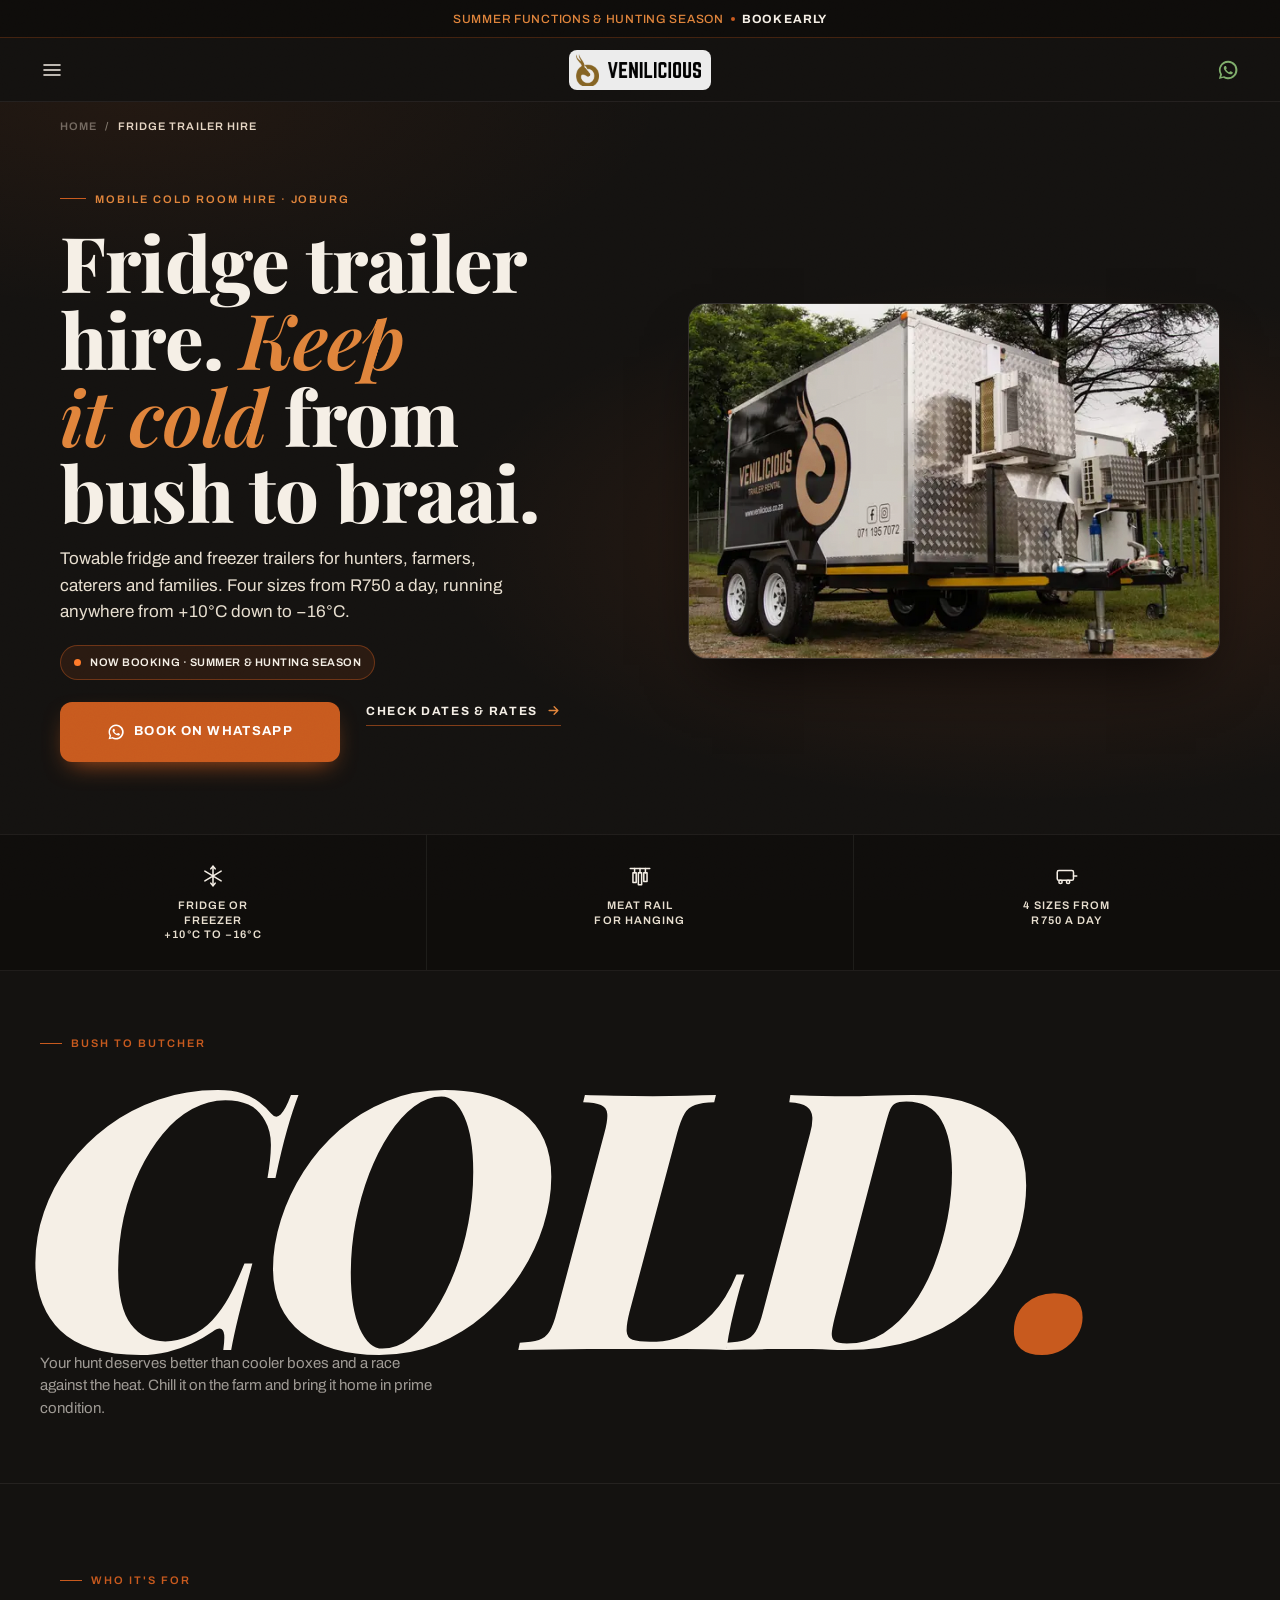
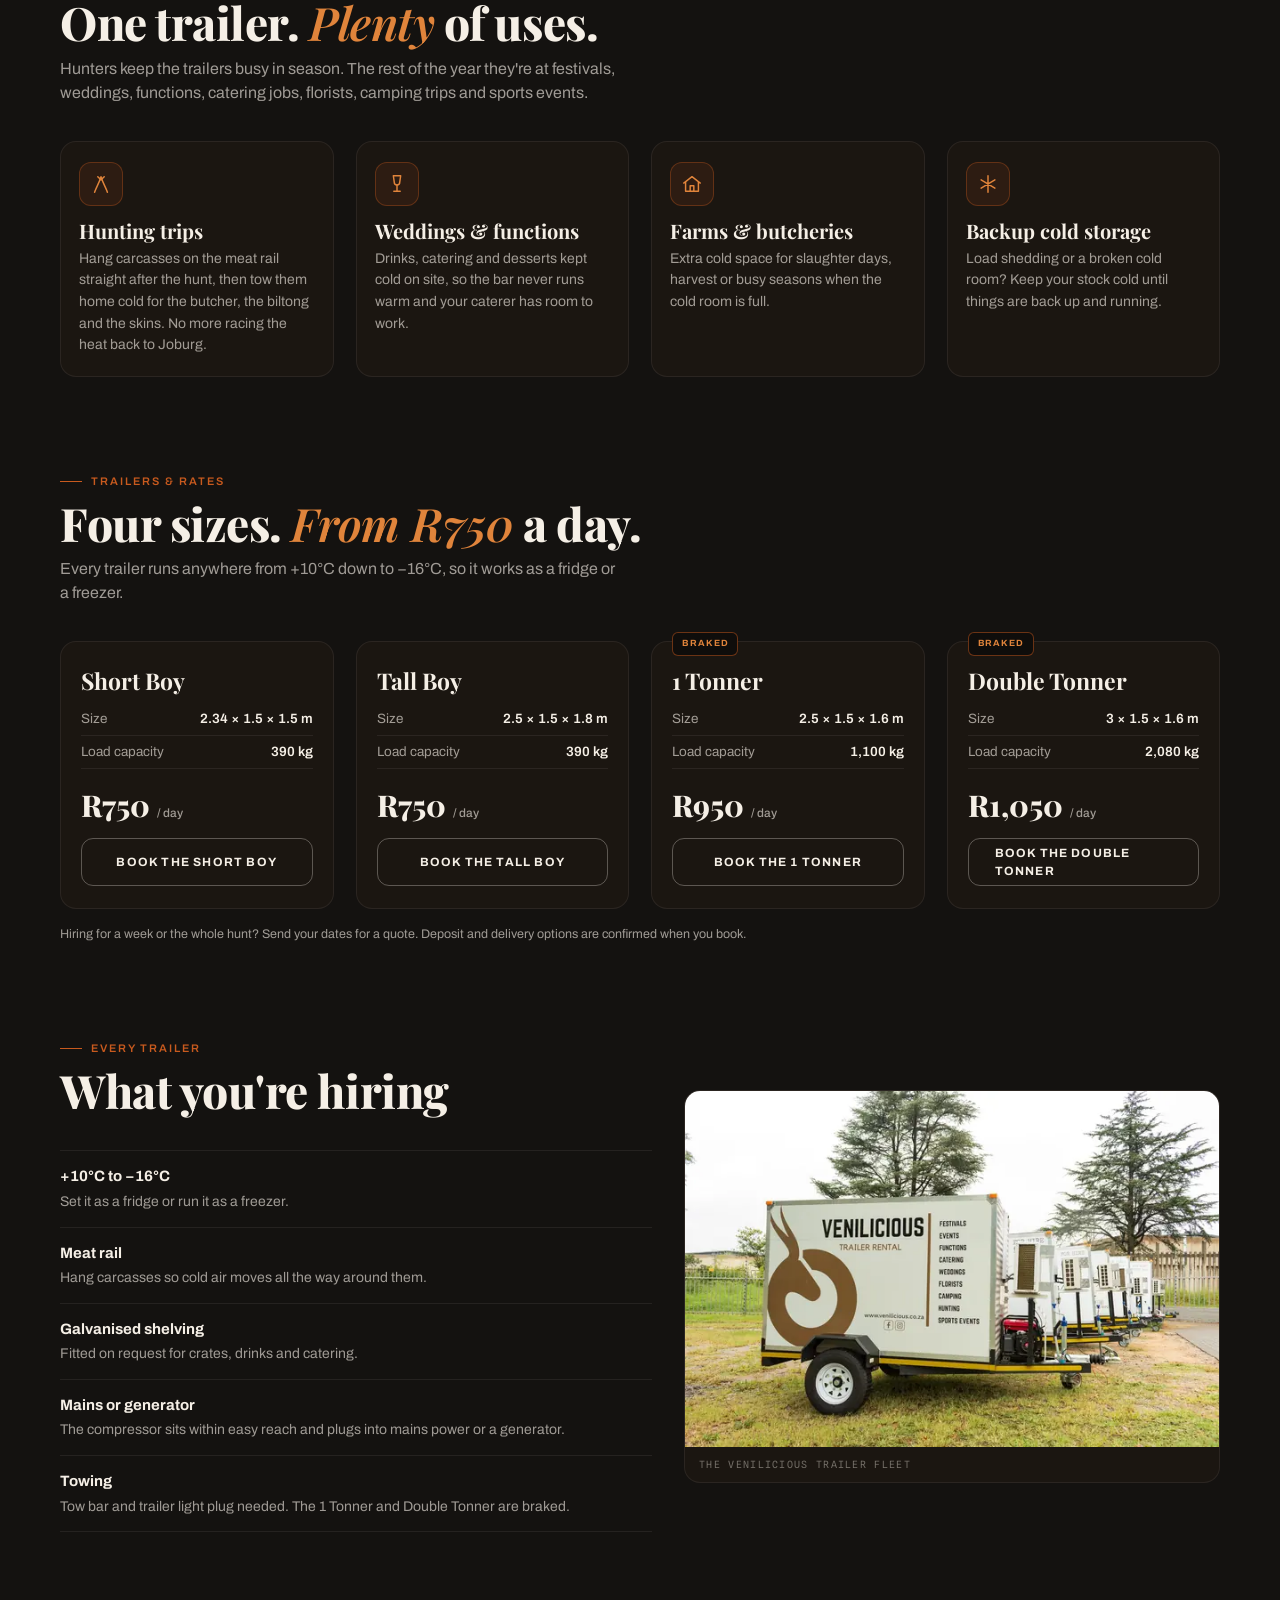
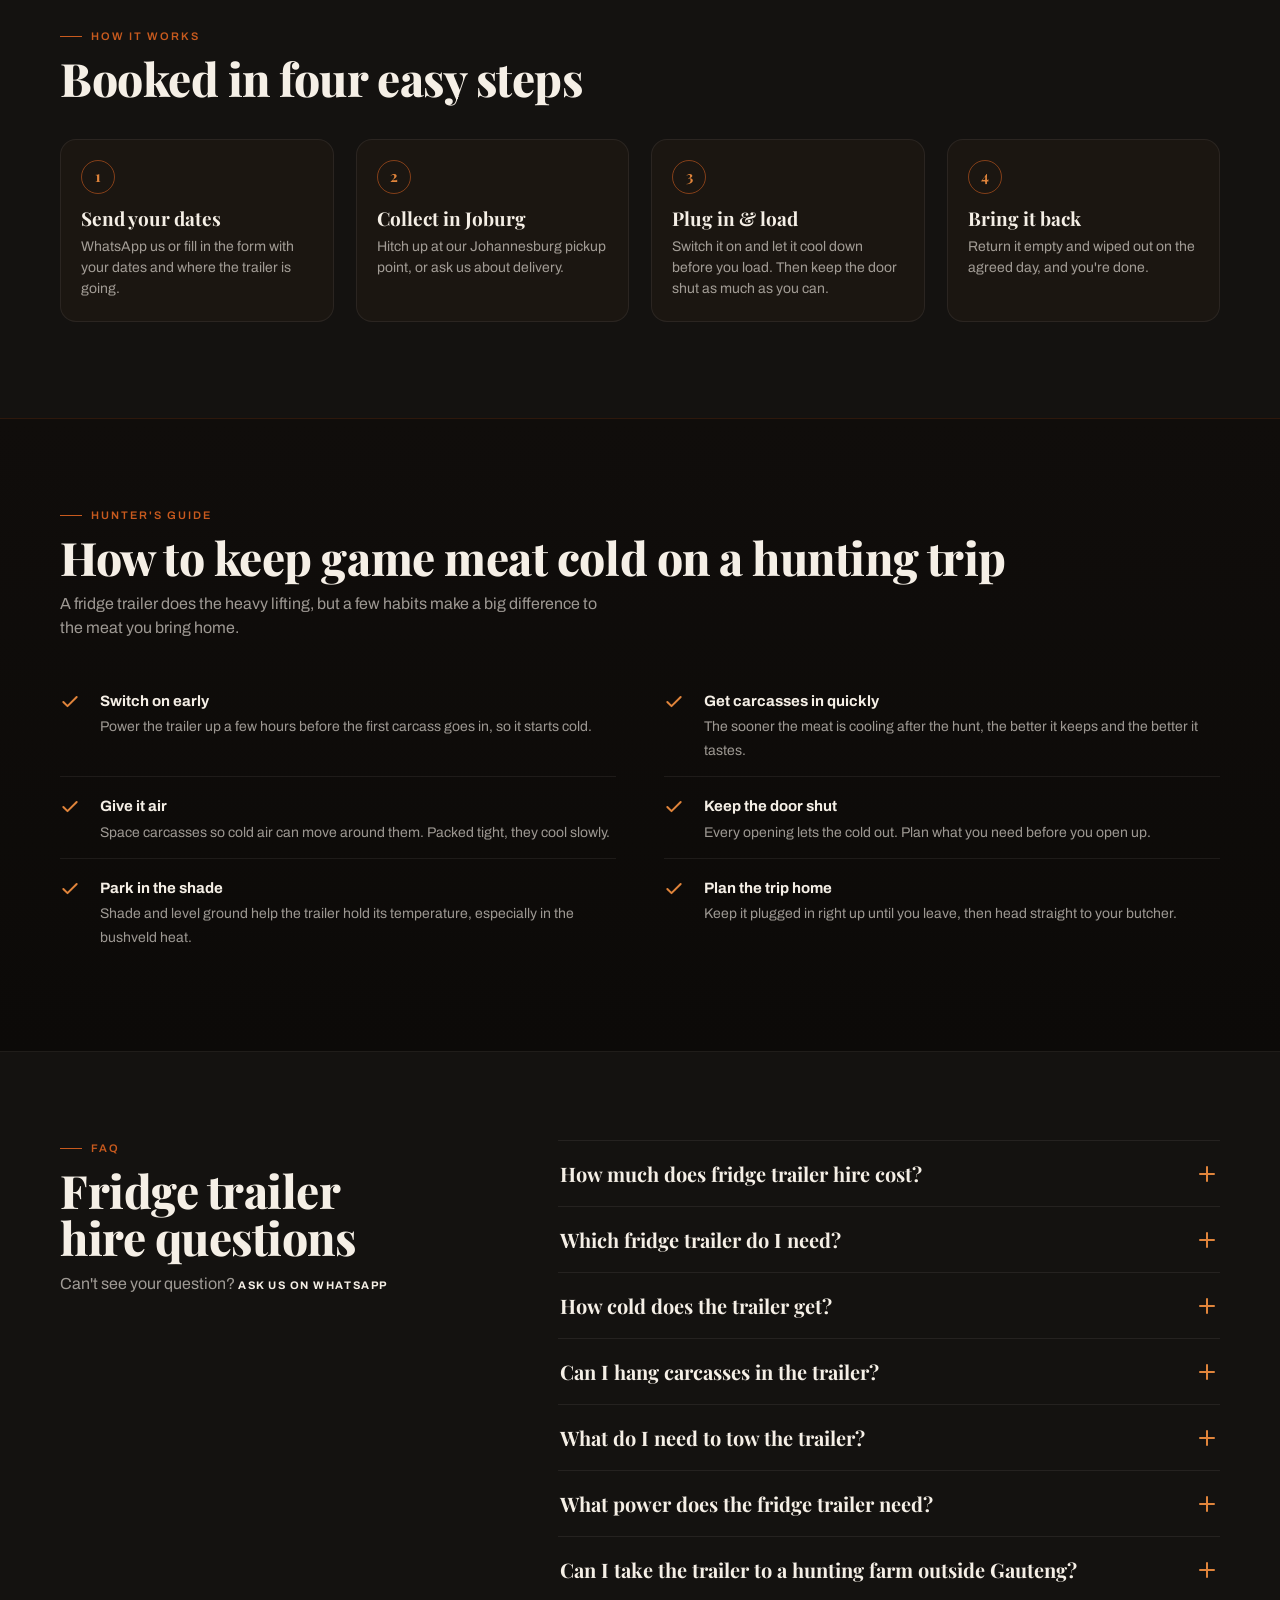
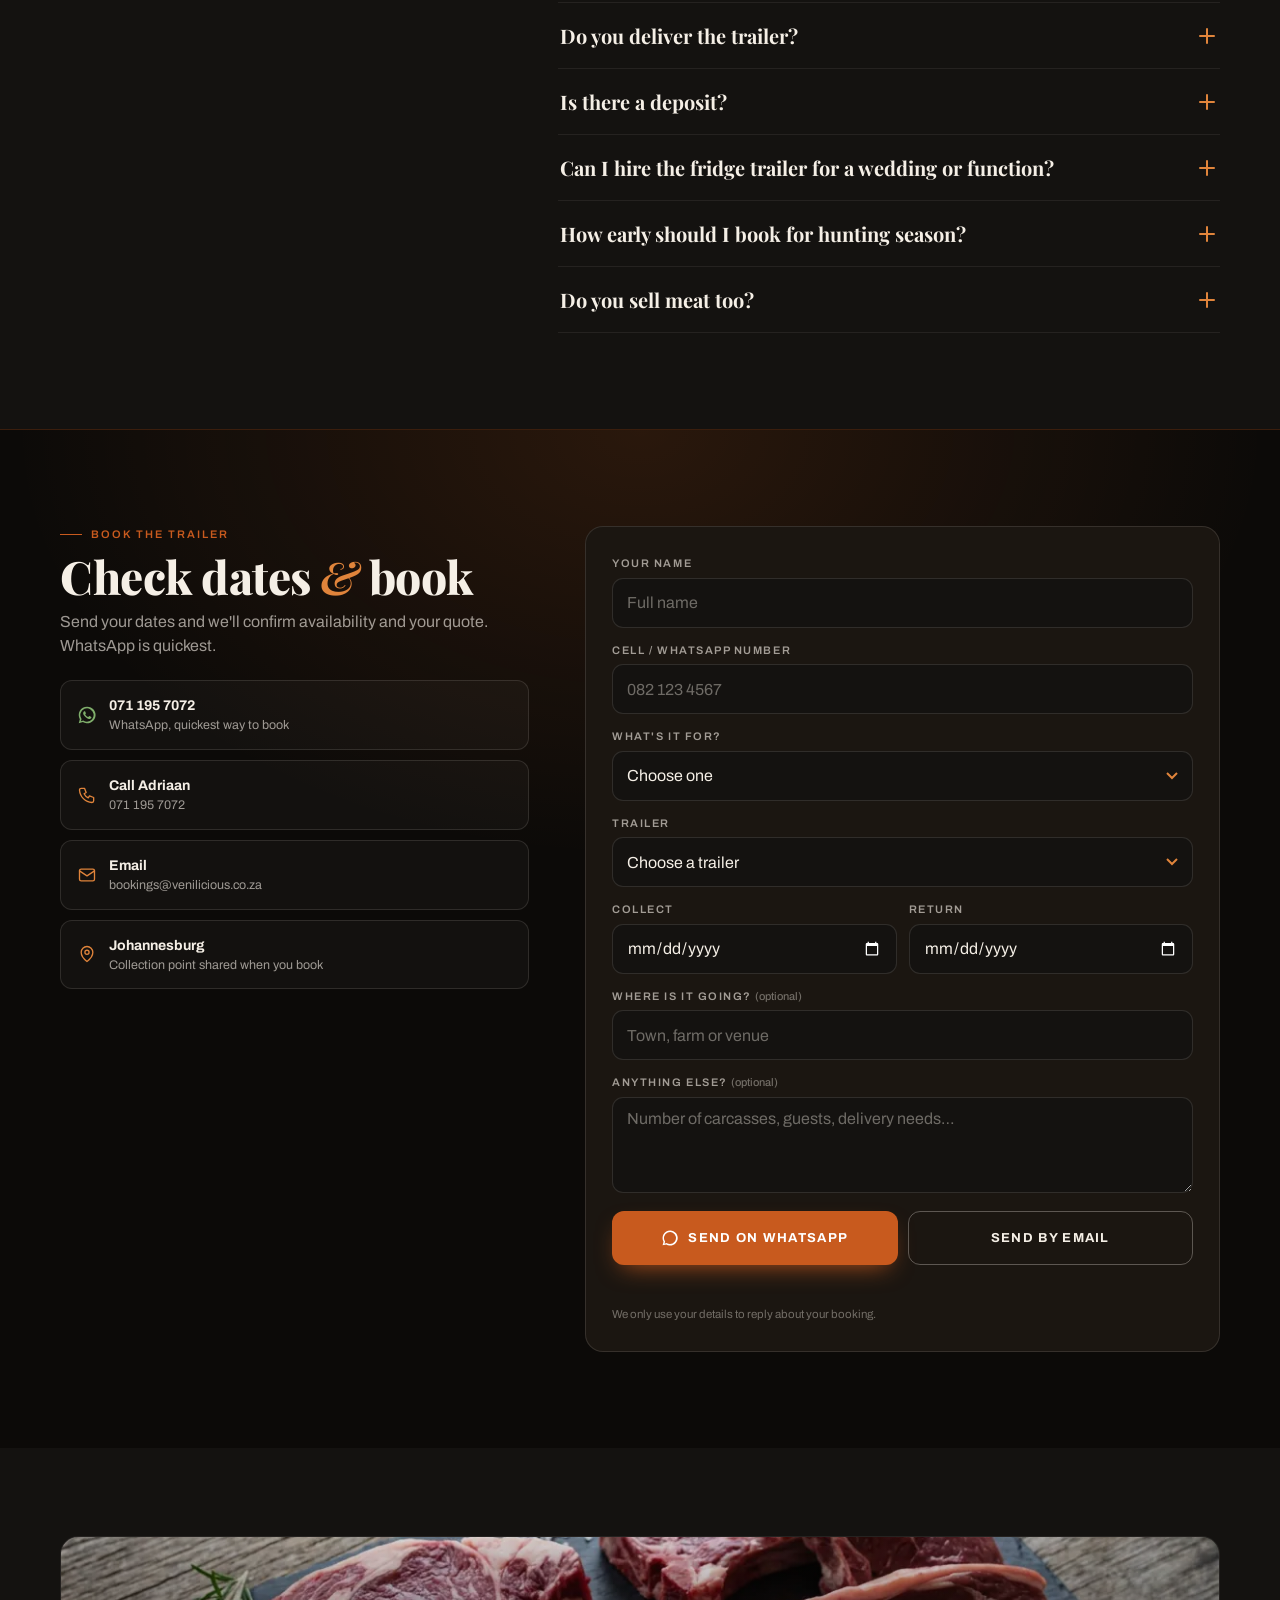
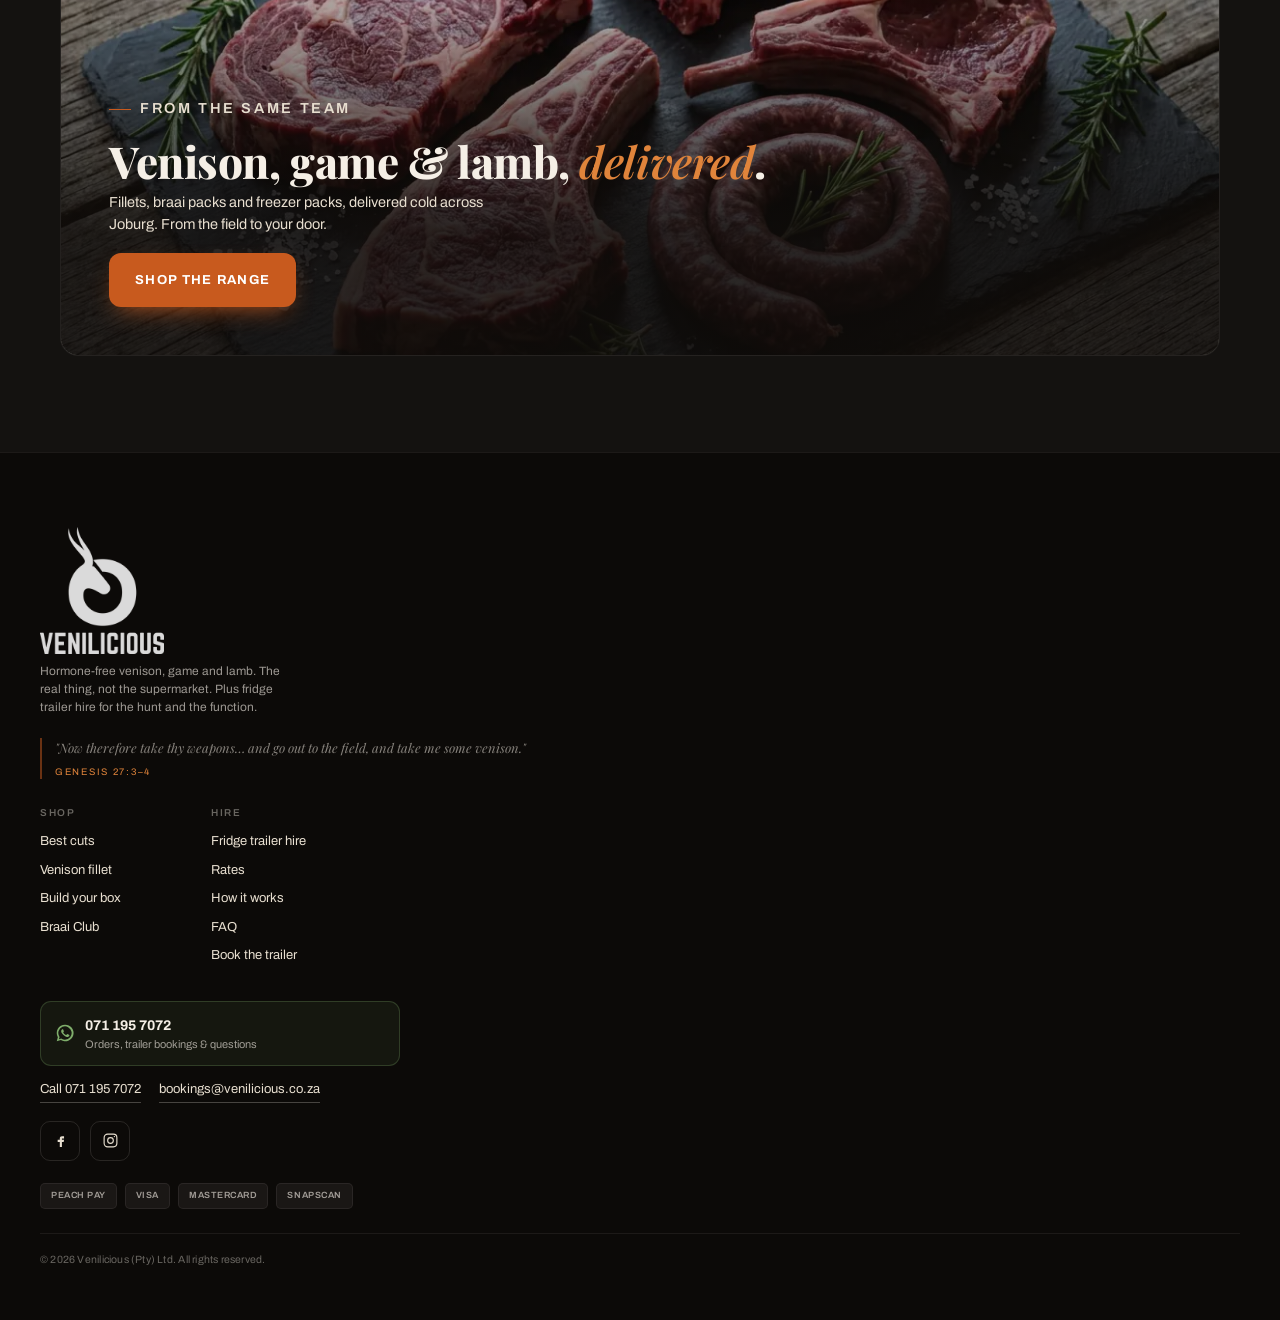
==== commit dc1e2469: "add: real trailer photos on trailer page, homepage promo + og card Co-Authored-By: Claude Opus 5.5 <" ====
--- a/fridge-trailer-hire/index.html
+++ b/fridge-trailer-hire/index.html
@@ -8,6 +8,7 @@
 <link rel="canonical" href="https://venilicious-preview.vercel.app/fridge-trailer-hire/">
 <meta name="robots" content="max-image-preview:large">
 <meta name="theme-color" content="#141210">
+<link rel="preload" as="image" href="/images/venilicious-fridge-trailer-tandem-1200.webp" imagesrcset="/images/venilicious-fridge-trailer-tandem-600.webp 600w, /images/venilicious-fridge-trailer-tandem-1200.webp 1200w" imagesizes="(min-width:760px) 560px, 100vw" fetchpriority="high">
 <meta property="og:type" content="website">
 <meta property="og:site_name" content="Venilicious">
 <meta property="og:locale" content="en_ZA">
@@ -17,7 +18,7 @@
 <meta property="og:image" content="https://venilicious-preview.vercel.app/images/og/og-trailer.jpg">
 <meta property="og:image:width" content="1200">
 <meta property="og:image:height" content="630">
-<meta property="og:image:alt" content="Venilicious fridge trailer hire, Johannesburg">
+<meta property="og:image:alt" content="Venilicious fridge trailer for hire in Johannesburg">
 <meta name="twitter:card" content="summary_large_image">
 <meta name="twitter:title" content="Fridge Trailer Hire in Johannesburg | Venilicious">
 <meta name="twitter:description" content="Four fridge and freezer trailers from R750 a day. Book on WhatsApp.">
@@ -50,7 +51,7 @@
       "serviceType": "Refrigerated trailer hire",
       "description": "Fridge and freezer trailer hire in Johannesburg: four towable trailers from R750 a day, +10°C to −16°C with a meat rail, for hunting trips, farms, weddings and functions.",
       "url": "https://venilicious-preview.vercel.app/fridge-trailer-hire/",
-      "image": "https://venilicious-preview.vercel.app/images/og/og-trailer.jpg",
+      "image": ["https://venilicious-preview.vercel.app/images/venilicious-fridge-trailer-tandem-1200.webp", "https://venilicious-preview.vercel.app/images/venilicious-fridge-trailer-fleet-1200.webp"],
       "provider": { "@id": "https://venilicious-preview.vercel.app/#organization" },
       "areaServed": [
         { "@type": "City", "name": "Johannesburg" },
@@ -297,6 +298,8 @@
 .cta-row{display:flex;flex-direction:column;gap:14px;}
 .cta-row .btn{width:100%;}
 .trailer-art{width:100%;max-width:560px;height:auto;margin:6px auto 0;display:block;}
+.herophoto{margin-top:10px;border-radius:18px;overflow:hidden;border:1px solid var(--line);box-shadow:0 30px 60px -24px rgba(0,0,0,.85);}
+.herophoto img{width:100%;height:auto;display:block;}
 @media(min-width:760px){
   .thero .grid{grid-template-columns:1.05fr .95fr;align-items:center;gap:40px;padding-top:56px;padding-bottom:72px;min-height:560px;}
   .thero h1{font-size:clamp(52px,6vw,84px);}
@@ -551,50 +554,7 @@
         <a class="textlink" href="#book">Check dates &amp; rates <svg viewBox="0 0 24 24" fill="none" stroke="currentColor" stroke-width="2.2" stroke-linecap="round" stroke-linejoin="round" aria-hidden="true"><path d="M5 12h14M13 6l6 6-6 6"/></svg></a>
       </div>
     </div>
-    <svg class="trailer-art" viewBox="0 0 520 290" role="img" aria-labelledby="ta1T">
-      <title id="ta1T">Illustration of a towable Venilicious fridge trailer</title>
-      <defs>
-        <radialGradient id="ta1g" cx="55%" cy="55%" r="55%"><stop offset="0" stop-color="#ff7a2a" stop-opacity=".2"/><stop offset="1" stop-color="#ff7a2a" stop-opacity="0"/></radialGradient>
-        <linearGradient id="ta1b" x1="0" y1="0" x2="0" y2="1"><stop offset="0" stop-color="#2e2216"/><stop offset="1" stop-color="#1b1611"/></linearGradient>
-      </defs>
-      <ellipse cx="292" cy="150" rx="214" ry="136" fill="url(#ta1g)"/>
-      <line x1="10" y1="266" x2="510" y2="266" stroke="rgba(245,239,230,.16)" stroke-width="1.5" stroke-dasharray="2 9" stroke-linecap="round"/>
-      <ellipse cx="300" cy="266" rx="200" ry="7" fill="rgba(0,0,0,.5)"/>
-      <!-- wheel (behind chassis) -->
-      <circle cx="316" cy="238" r="28" fill="#0e0c0a" stroke="#f5efe6" stroke-width="4"/>
-      <circle cx="316" cy="238" r="12" fill="none" stroke="#e0843b" stroke-width="3"/>
-      <circle cx="316" cy="238" r="3" fill="#f5efe6"/>
-      <!-- drawbar, hitch, jockey wheel -->
-      <path d="M152 216 L62 230 L34 230" stroke="#f5efe6" stroke-width="5" stroke-linecap="round" stroke-linejoin="round" fill="none"/>
-      <rect x="16" y="223" width="28" height="14" rx="7" fill="#c85a1e"/>
-      <line x1="88" y1="226" x2="88" y2="249" stroke="#f5efe6" stroke-width="4" stroke-linecap="round"/>
-      <circle cx="88" cy="256" r="9" fill="#141210" stroke="#f5efe6" stroke-width="3"/>
-      <!-- chassis -->
-      <rect x="150" y="206" width="322" height="11" rx="3" fill="#e8dfd0"/>
-      <!-- body -->
-      <rect x="150" y="40" width="322" height="168" rx="10" fill="url(#ta1b)" stroke="#f5efe6" stroke-width="3"/>
-      <line x1="164" y1="56" x2="458" y2="56" stroke="rgba(245,239,230,.16)" stroke-width="1.5"/>
-      <!-- fridge unit on the front wall -->
-      <rect x="118" y="66" width="36" height="88" rx="6" fill="#141210" stroke="#f5efe6" stroke-width="3"/>
-      <g stroke="rgba(245,239,230,.55)" stroke-width="2" stroke-linecap="round"><line x1="127" y1="82" x2="145" y2="82"/><line x1="127" y1="92" x2="145" y2="92"/><line x1="127" y1="102" x2="145" y2="102"/><line x1="127" y1="112" x2="145" y2="112"/><line x1="127" y1="122" x2="145" y2="122"/></g>
-      <circle cx="136" cy="140" r="5" fill="#e0843b"/>
-      <!-- side door -->
-      <rect x="378" y="64" width="78" height="130" rx="4" fill="none" stroke="rgba(245,239,230,.45)" stroke-width="2"/>
-      <rect x="441" y="114" width="6" height="30" rx="3" fill="#e0843b"/>
-      <!-- snowflake -->
-      <g transform="translate(262 104)" stroke="#f5efe6" stroke-width="3.2" stroke-linecap="round" stroke-linejoin="round" fill="none">
-        <g><line x1="0" y1="0" x2="0" y2="-30"/><path d="M-7 -22 L0 -15 L7 -22"/></g>
-        <g transform="rotate(60)"><line x1="0" y1="0" x2="0" y2="-30"/><path d="M-7 -22 L0 -15 L7 -22"/></g>
-        <g transform="rotate(120)"><line x1="0" y1="0" x2="0" y2="-30"/><path d="M-7 -22 L0 -15 L7 -22"/></g>
-        <g transform="rotate(180)"><line x1="0" y1="0" x2="0" y2="-30"/><path d="M-7 -22 L0 -15 L7 -22"/></g>
-        <g transform="rotate(240)"><line x1="0" y1="0" x2="0" y2="-30"/><path d="M-7 -22 L0 -15 L7 -22"/></g>
-        <g transform="rotate(300)"><line x1="0" y1="0" x2="0" y2="-30"/><path d="M-7 -22 L0 -15 L7 -22"/></g>
-      </g>
-      <text x="262" y="166" text-anchor="middle" font-family="'Playfair Display',Georgia,serif" font-weight="800" font-size="19" letter-spacing="2.5" fill="#f5efe6">VENILICIOUS</text>
-      <text x="262" y="186" text-anchor="middle" font-family="Archivo,sans-serif" font-weight="700" font-size="10" letter-spacing="4" fill="#e0843b">FRIDGE TRAILER HIRE</text>
-      <!-- tail light -->
-      <rect x="466" y="172" width="9" height="20" rx="2" fill="#c85a1e"/>
-    </svg>
+    <figure class="herophoto"><img src="/images/venilicious-fridge-trailer-tandem-1200.webp" srcset="/images/venilicious-fridge-trailer-tandem-600.webp 600w, /images/venilicious-fridge-trailer-tandem-1200.webp 1200w" sizes="(min-width:760px) 560px, 100vw" width="1200" height="800" fetchpriority="high" alt="Venilicious tandem axle fridge trailer with checker plate body and front mounted refrigeration unit"></figure>
 
   </div>
 </section>
@@ -628,7 +588,7 @@
     <div class="shead">
       <p class="label seclabel">Who it's for</p>
       <h2 class="h2">One trailer. <em>Plenty</em> of uses.</h2>
-      <p class="lede">Hunters keep it busy in season. In summer it earns its keep at weddings, year end functions and big family gatherings.</p>
+      <p class="lede">Hunters keep the trailers busy in season. The rest of the year they're at festivals, weddings, functions, catering jobs, florists, camping trips and sports events.</p>
     </div>
     <div class="uses">
       <article class="use">
@@ -722,8 +682,8 @@
       </ul>
     </div>
     <figure class="specphoto">
-      <img src="/images/venilicious-fridge-trailer.webp" width="651" height="430" loading="lazy" decoding="async" alt="Venilicious branded fridge trailer with a checker plate body and refrigeration unit on the front">
-      <figcaption>The Venilicious fridge trailer</figcaption>
+      <img src="/images/venilicious-fridge-trailer-fleet-1200.webp" srcset="/images/venilicious-fridge-trailer-fleet-600.webp 600w, /images/venilicious-fridge-trailer-fleet-1200.webp 1200w" sizes="(min-width:900px) 560px, 100vw" width="1200" height="800" loading="lazy" decoding="async" alt="Row of Venilicious fridge trailers for hire, listing festivals, events, functions, catering, weddings, florists, camping, hunting and sports events">
+      <figcaption>The Venilicious trailer fleet</figcaption>
     </figure>
   </div>
 </section>
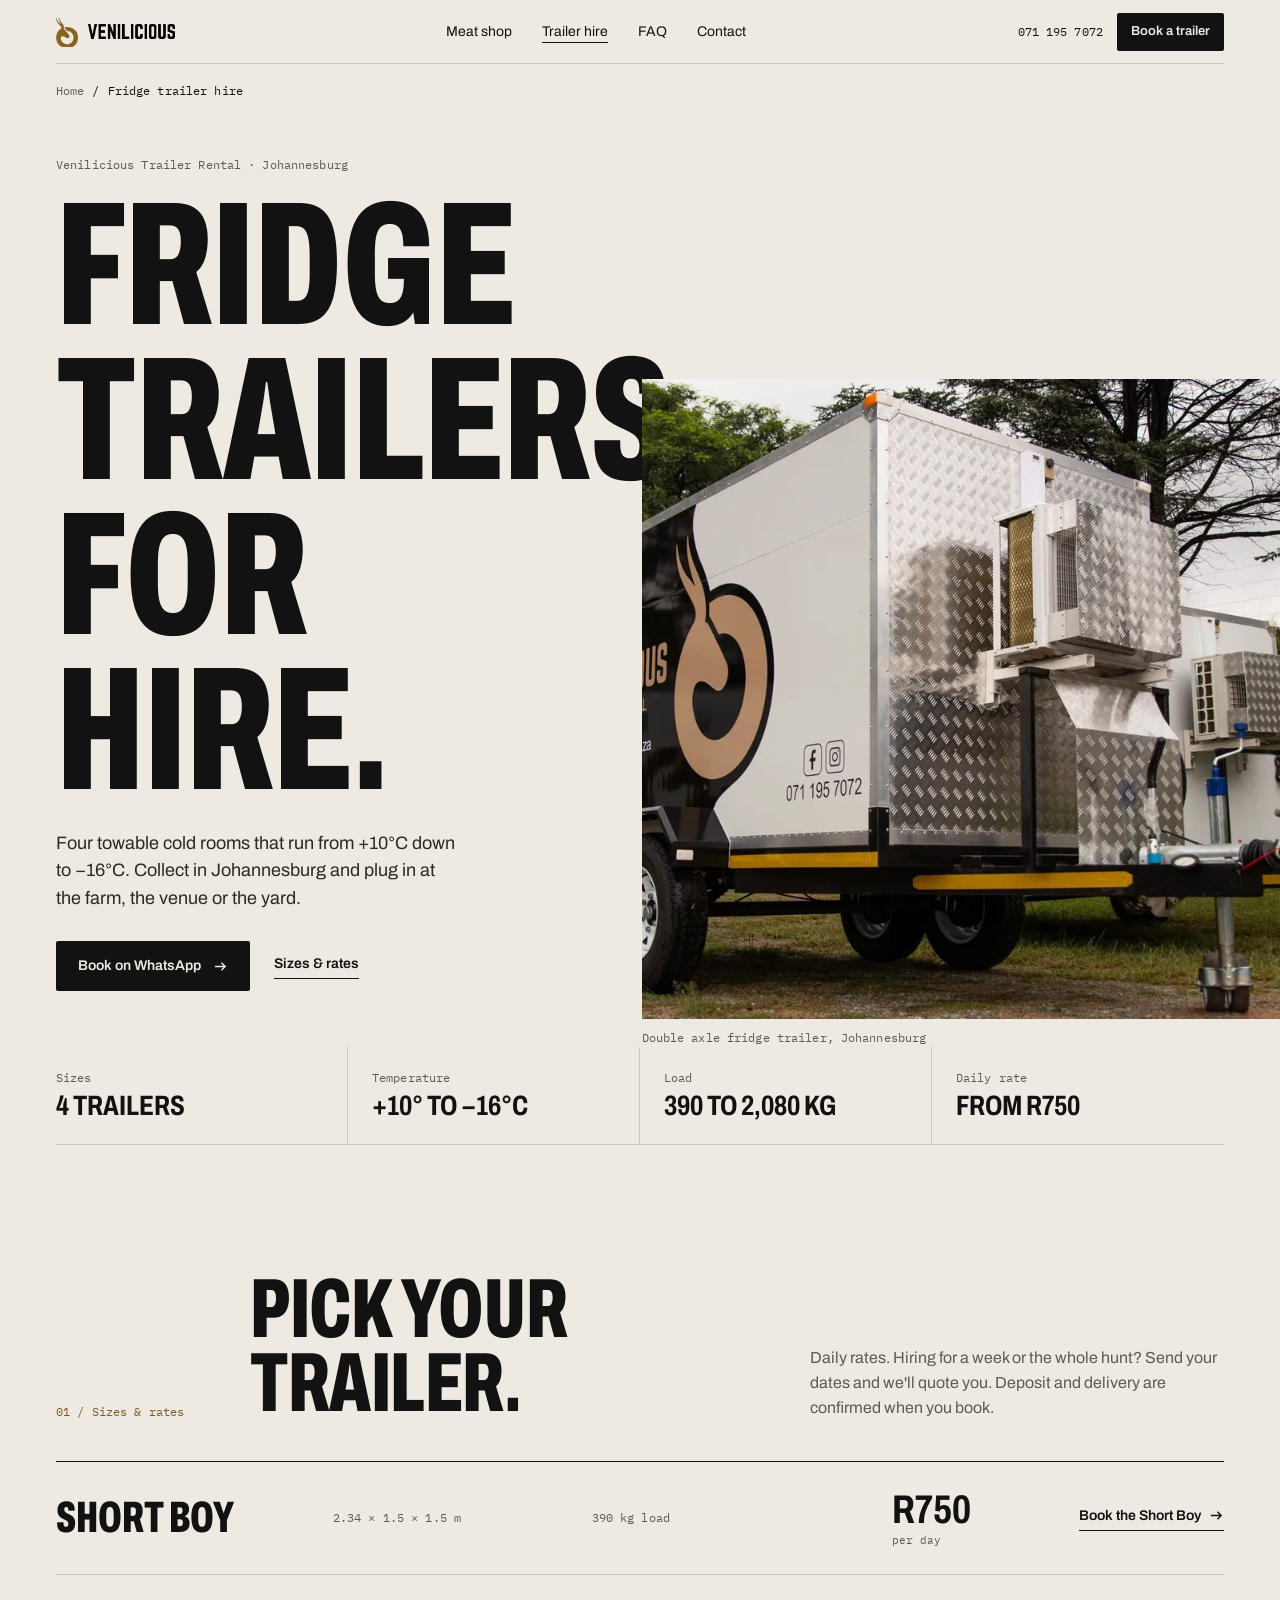
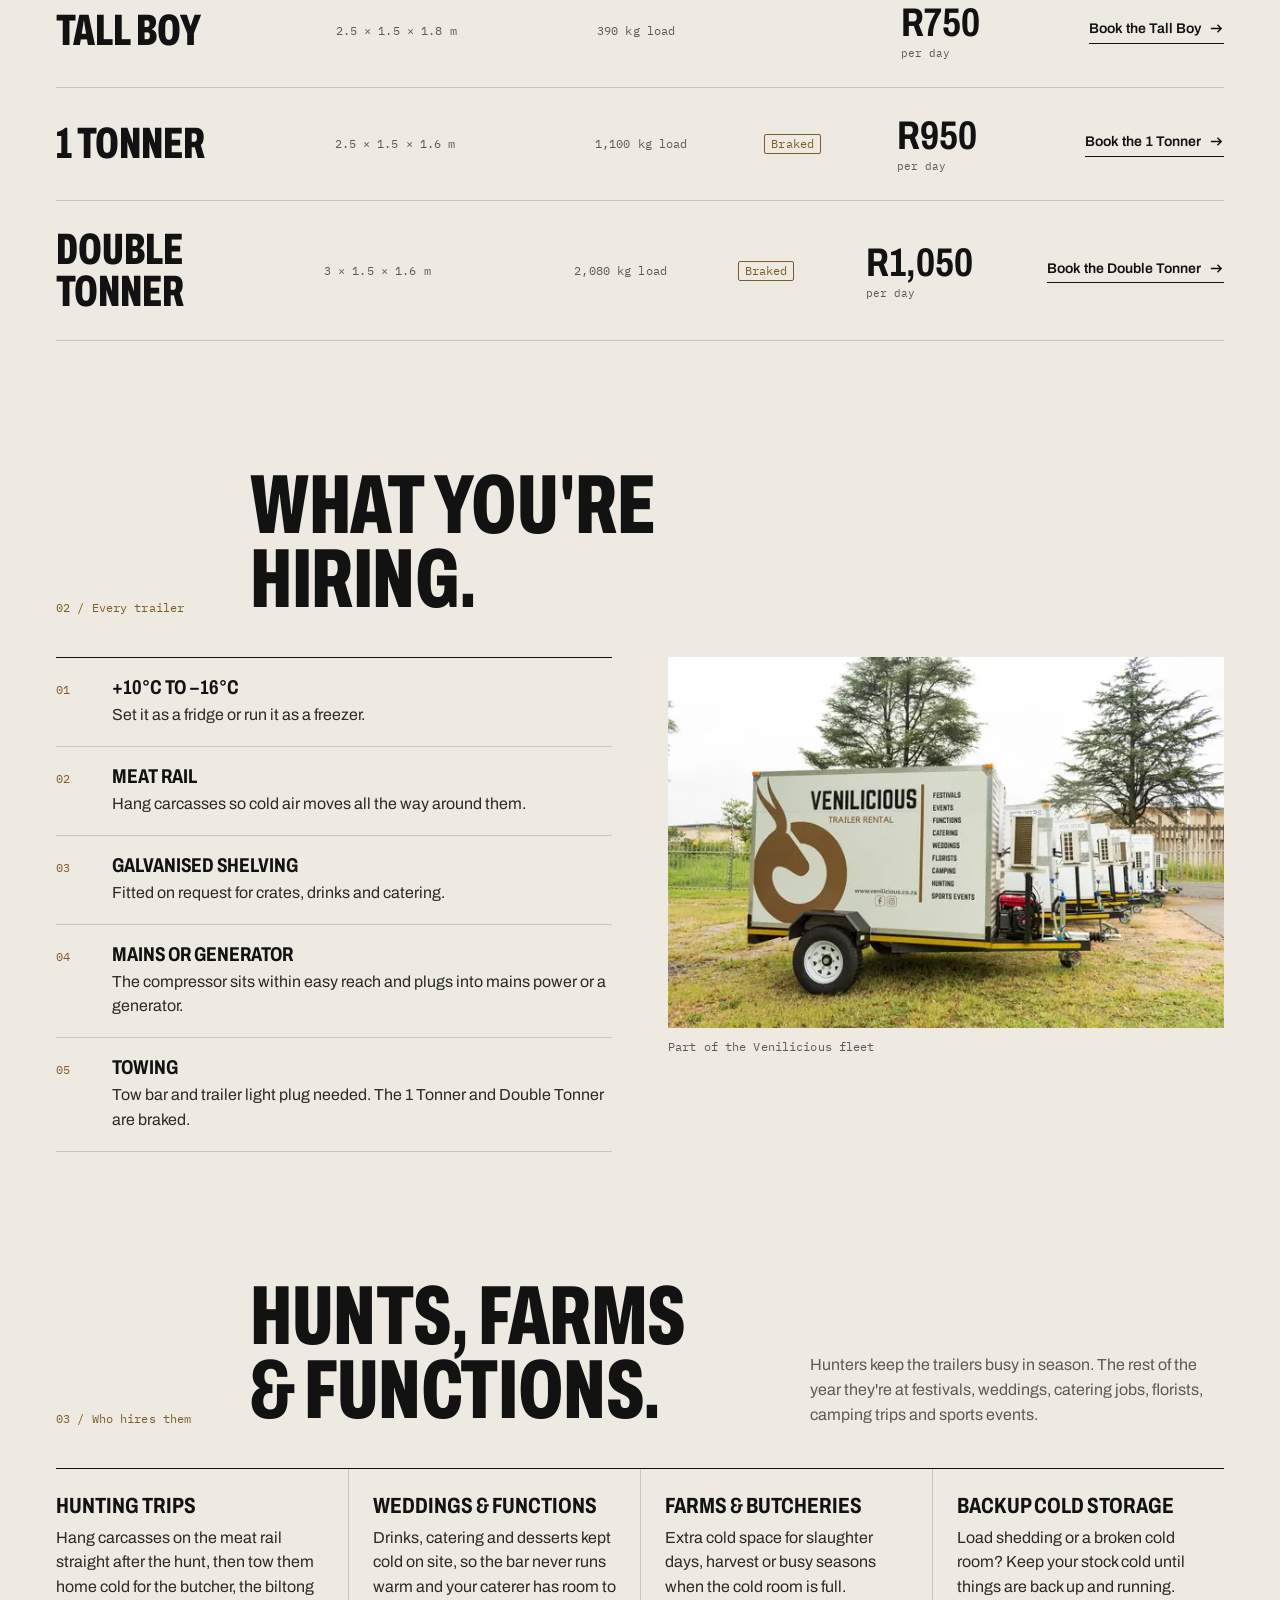
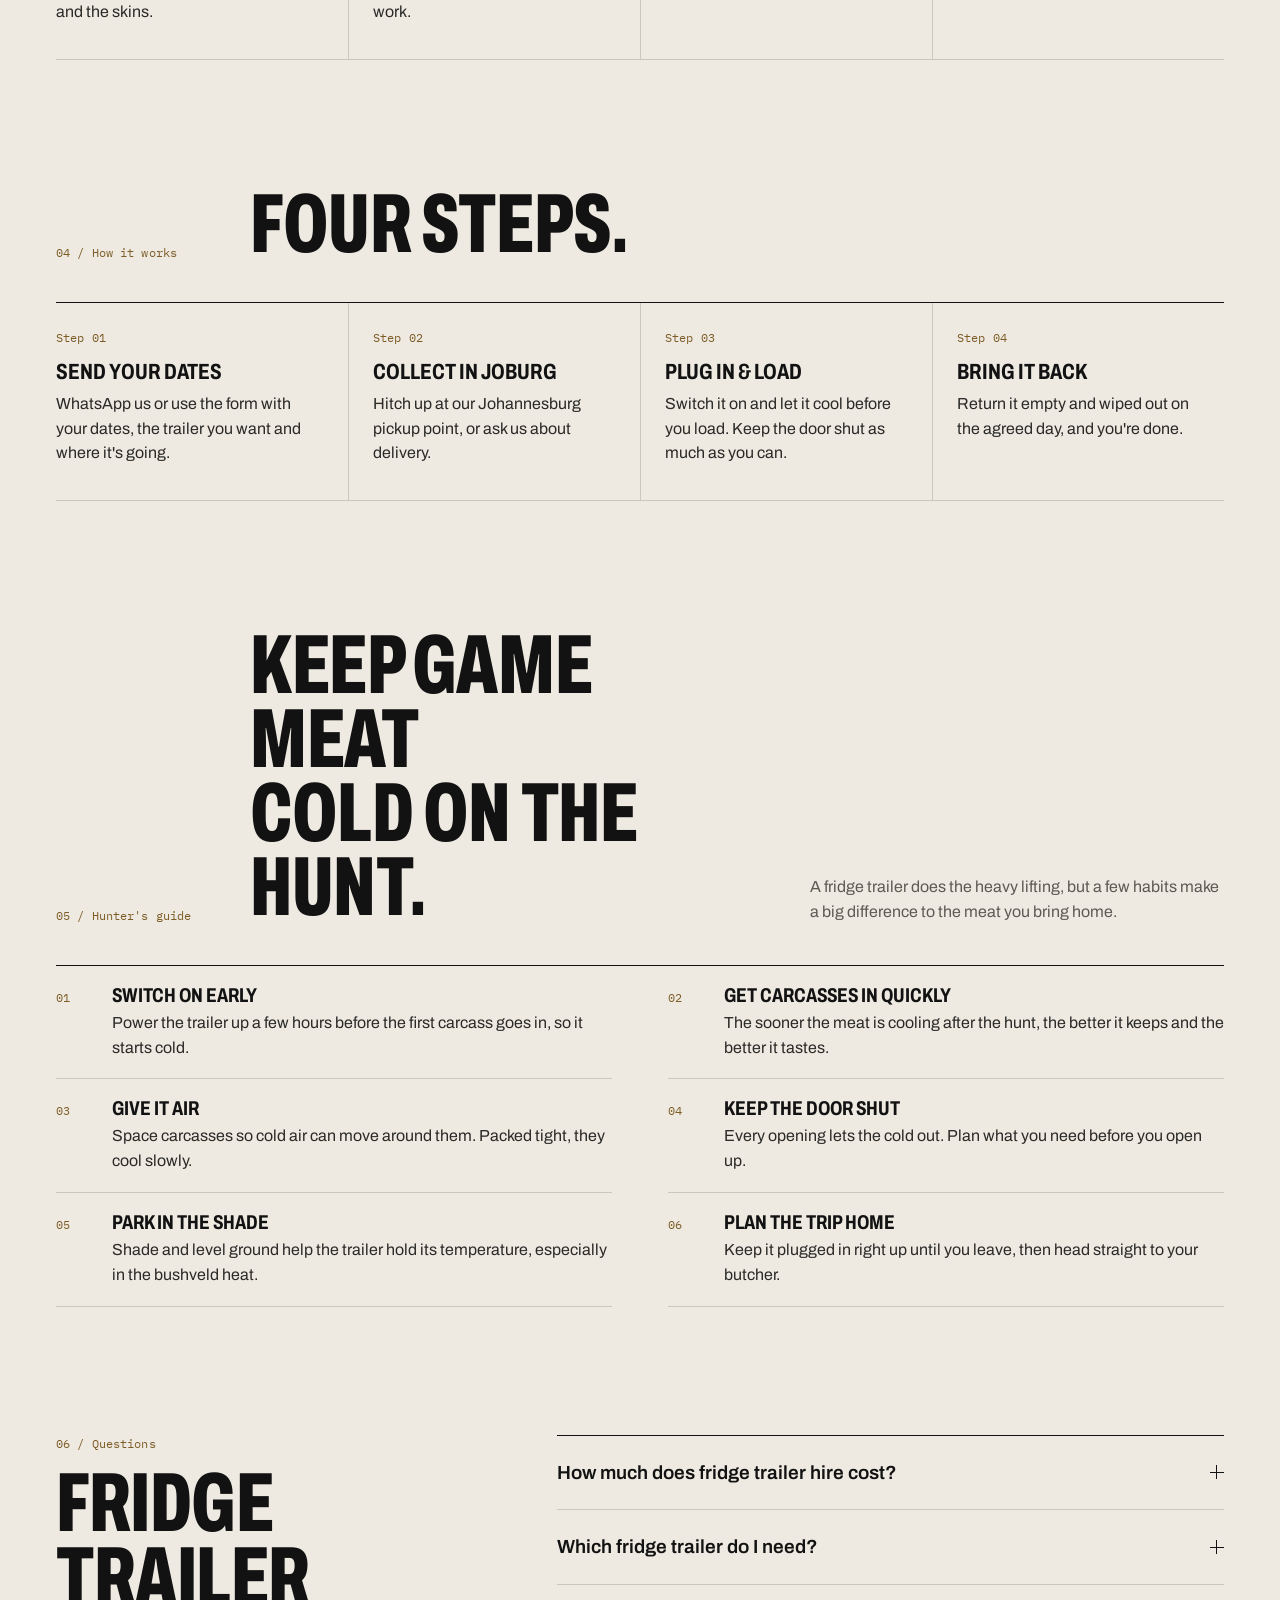
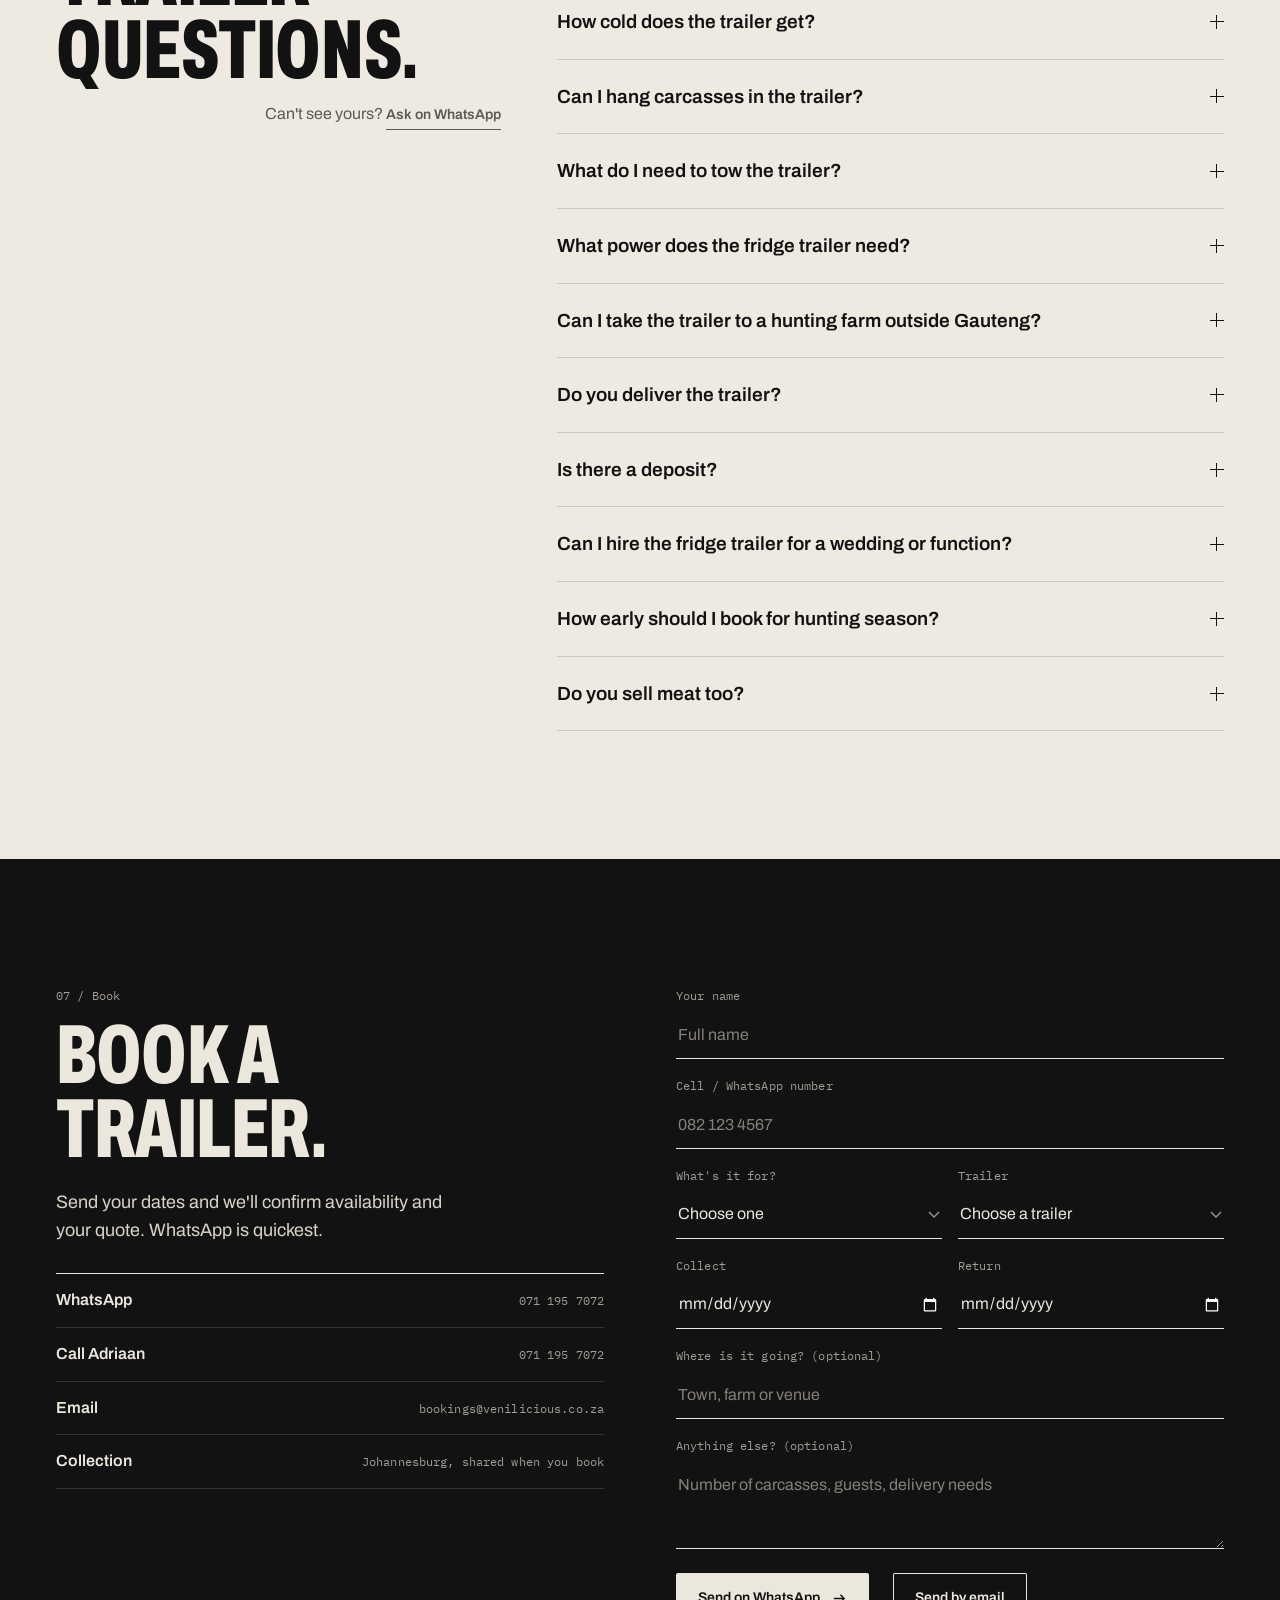
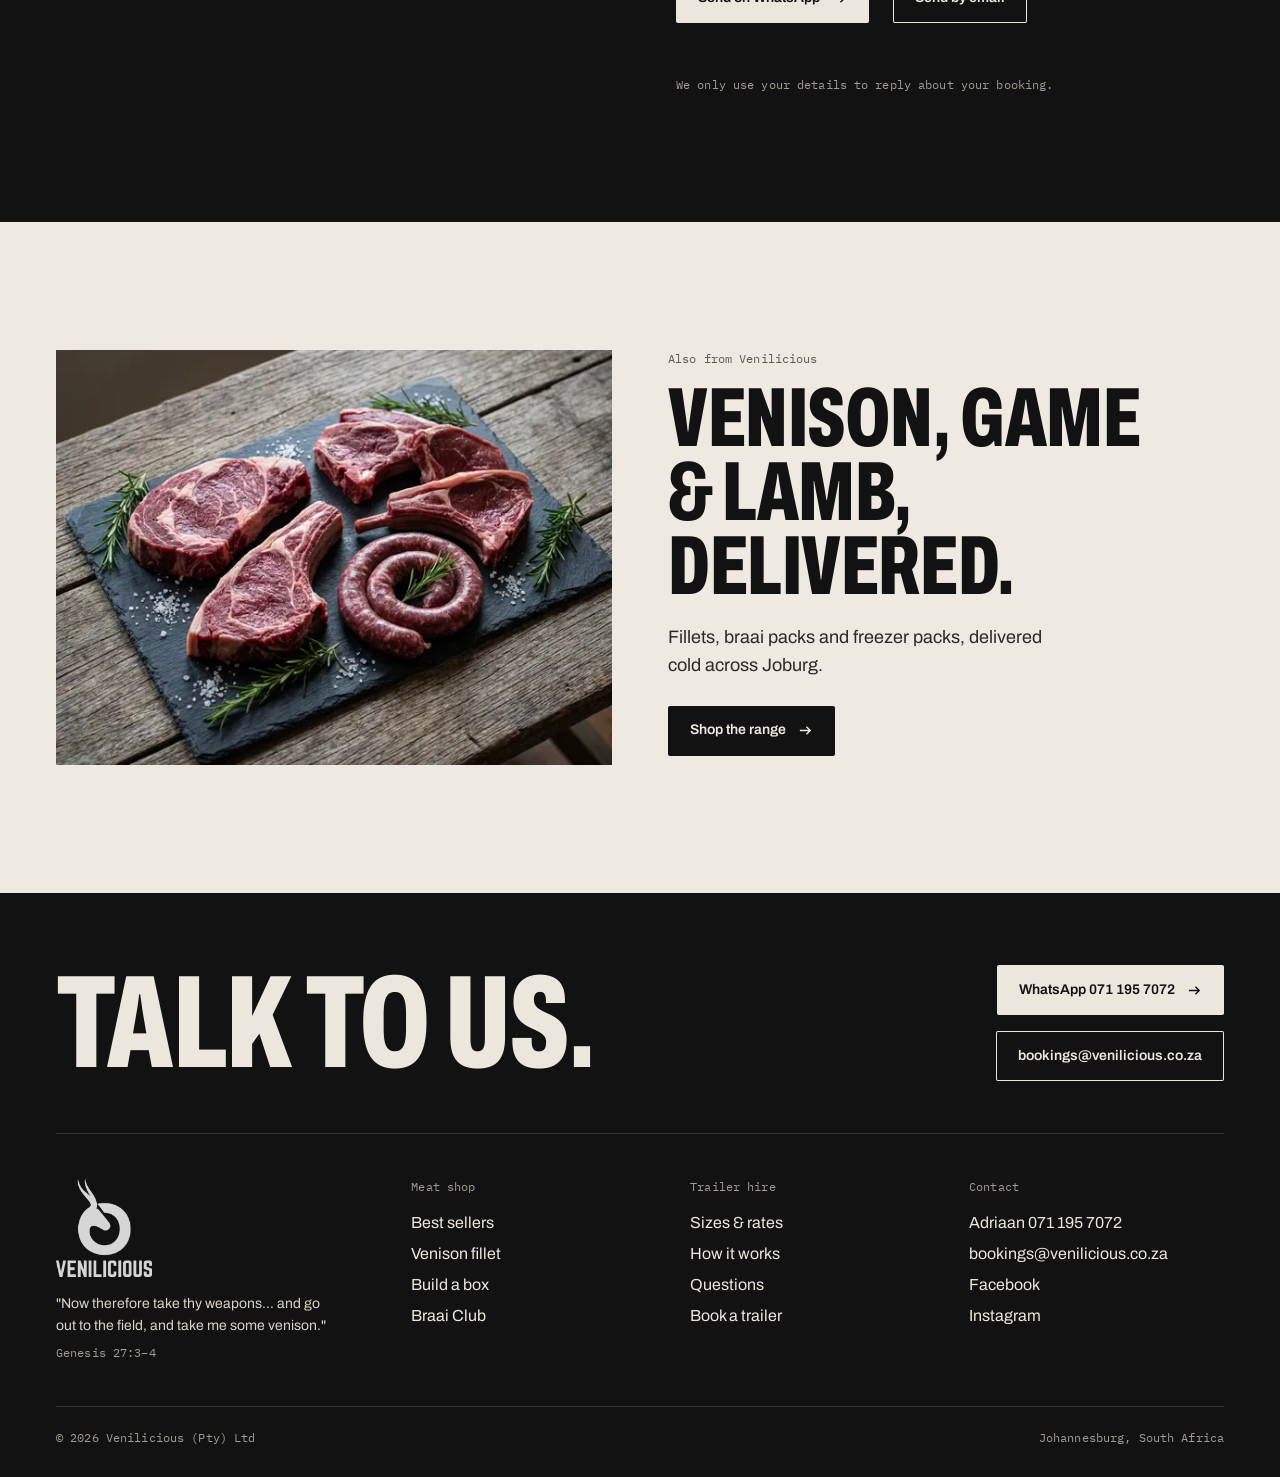
==== commit 5683d0dc: "add: redesign all pages, light editorial direction - new design system in assets/site.css: bone/ink/" ====
--- a/fridge-trailer-hire/index.html
+++ b/fridge-trailer-hire/index.html
@@ -7,8 +7,7 @@
 <meta name="description" content="Fridge and freezer trailer hire in Johannesburg from R750 a day. Four sizes, +10°C to −16°C, meat rail included. For hunts, farms and functions.">
 <link rel="canonical" href="https://venilicious-preview.vercel.app/fridge-trailer-hire/">
 <meta name="robots" content="max-image-preview:large">
-<meta name="theme-color" content="#141210">
-<link rel="preload" as="image" href="/images/venilicious-fridge-trailer-tandem-1200.webp" imagesrcset="/images/venilicious-fridge-trailer-tandem-600.webp 600w, /images/venilicious-fridge-trailer-tandem-1200.webp 1200w" imagesizes="(min-width:760px) 560px, 100vw" fetchpriority="high">
+<meta name="theme-color" content="#EEEAE2">
 <meta property="og:type" content="website">
 <meta property="og:site_name" content="Venilicious">
 <meta property="og:locale" content="en_ZA">
@@ -27,9 +26,6 @@
 <link rel="icon" href="/favicon-32.png" type="image/png" sizes="32x32">
 <link rel="apple-touch-icon" href="/apple-touch-icon.png">
 <link rel="manifest" href="/site.webmanifest">
-<link rel="preconnect" href="https://fonts.googleapis.com">
-<link rel="preconnect" href="https://fonts.gstatic.com" crossorigin>
-<link href="https://fonts.googleapis.com/css2?family=Playfair+Display:ital,wght@0,500;0,700;0,800;0,900;1,500;1,600&family=Archivo:wght@400;500;600;700&family=Spline+Sans+Mono:wght@400;500&display=swap" rel="stylesheet">
 <script type="application/ld+json">
 {
   "@context": "https://schema.org",
@@ -226,697 +222,266 @@
   ]
 }
 </script>
-<style>
-:root{
-  --bg:#141210; --bg-2:#1b1611; --brown:#2a1f14; --brown-2:#352513;
-  --amber:#c85a1e; --amber-2:#e0843b; --ember:#ff7a2a;
-  --cream:#f5efe6; --cream-2:#e8dfd0;
-  --dim:rgba(245,239,230,.62); --dim-2:rgba(245,239,230,.40);
-  --line:rgba(245,239,230,.12); --line-2:rgba(245,239,230,.07);
-  --ok:#7fae6b;
-}
-*{margin:0;padding:0;box-sizing:border-box}
-html{-webkit-text-size-adjust:100%;scroll-behavior:smooth;overflow-x:clip;scroll-padding-top:96px;}
-body{background:var(--bg);color:var(--cream);font-family:'Archivo',system-ui,sans-serif;font-size:16px;line-height:1.5;-webkit-font-smoothing:antialiased;padding-bottom:84px;}
-@media(min-width:900px){body{padding-bottom:0;}}
-body::after{content:"";position:fixed;inset:0;z-index:120;pointer-events:none;opacity:.05;mix-blend-mode:overlay;
-  background-image:url("data:image/svg+xml,%3Csvg xmlns='http://www.w3.org/2000/svg' width='160' height='160'%3E%3Cfilter id='n'%3E%3CfeTurbulence type='fractalNoise' baseFrequency='0.85' numOctaves='3' stitchTiles='stitch'/%3E%3C/filter%3E%3Crect width='100%25' height='100%25' filter='url(%23n)'/%3E%3C/svg%3E");}
-img{display:block;max-width:100%}
-button{font-family:inherit;cursor:pointer;border:none;background:none;color:inherit}
-a{color:inherit;text-decoration:none}
-.label{font-family:'Archivo',sans-serif;text-transform:uppercase;letter-spacing:.18em;font-weight:600;font-size:11px;}
-.wrap{max-width:1240px;margin:0 auto;padding:0 22px;}
-@media(min-width:760px){.wrap{padding:0 40px;}}
-
-/* ---------- header (matches homepage) ---------- */
-.topgroup{position:sticky;top:0;z-index:60;}
-.announce{height:34px;display:flex;align-items:center;justify-content:center;background:#0e0c0a;border-bottom:1px solid rgba(200,90,30,.28);overflow:hidden;position:relative;}
-.announce .msg{position:absolute;inset:0;display:flex;align-items:center;justify-content:center;gap:7px;white-space:nowrap;opacity:0;transform:translateY(6px);transition:opacity .5s ease,transform .5s ease;color:var(--amber-2);font-size:11px;letter-spacing:.06em;font-weight:500;text-transform:uppercase;padding:0 14px;}
-.announce .msg.on{opacity:1;transform:none;}
-.announce .msg b{color:var(--cream);font-weight:700;}
-.announce .dot{width:4px;height:4px;border-radius:50%;background:var(--amber);flex:0 0 auto;}
-.nav{height:50px;display:flex;align-items:center;justify-content:space-between;padding:0 16px;background:rgba(20,18,16,.82);backdrop-filter:blur(14px);-webkit-backdrop-filter:blur(14px);border-bottom:1px solid var(--line-2);}
-.nav .ico{width:40px;height:40px;margin:0 -8px;display:flex;align-items:center;justify-content:center;}
-.nav .brand{display:flex;align-items:center;gap:9px;background:rgba(255,255,255,.92);border-radius:8px;padding:4px 10px 4px 7px;}
-.nav .brand .mark{height:28px;width:auto;display:block;}
-.nav .brand .wm{height:14px;width:auto;display:block;}
-.nav .wa svg{width:22px;height:22px;color:var(--ok);}
-@media(min-width:760px){.nav{height:64px;padding:0 40px;}.nav .brand .mark{height:32px;}.nav .brand .wm{height:16px;}.announce{height:38px;}.announce .msg{font-size:12px;}}
-
-/* ---------- buttons ---------- */
-.btn{display:flex;align-items:center;justify-content:center;gap:9px;height:54px;padding:0 26px;border-radius:12px;font-weight:700;font-size:13px;letter-spacing:.1em;text-transform:uppercase;transition:transform .15s ease,background .2s ease,box-shadow .2s ease,border-color .2s ease;}
-.btn:active{transform:scale(.98);}
-.btn svg{width:18px;height:18px;flex:0 0 auto;}
-.btn-amber{background:var(--amber);color:#fff;box-shadow:0 10px 24px -10px rgba(200,90,30,.9);}
-.btn-amber:hover{background:var(--amber-2);}
-.btn-ghost{background:transparent;color:var(--cream);border:1.5px solid rgba(245,239,230,.30);}
-.btn-ghost:hover{border-color:var(--cream);background:rgba(245,239,230,.04);}
-.textlink{display:inline-flex;align-items:center;gap:8px;align-self:flex-start;white-space:nowrap;color:var(--cream);font-size:12px;font-weight:700;letter-spacing:.14em;text-transform:uppercase;border-bottom:1.5px solid rgba(200,90,30,.6);padding-bottom:5px;transition:gap .2s ease,color .2s ease;}
-.textlink:hover{gap:13px;color:var(--amber-2);}
-.textlink svg{width:15px;height:15px;color:var(--amber-2);}
-
-/* ---------- breadcrumb ---------- */
-.crumb{padding-top:16px;}
-.crumb ol{list-style:none;display:flex;align-items:center;gap:8px;color:var(--dim-2);font-size:11px;letter-spacing:.1em;text-transform:uppercase;font-weight:600;}
-.crumb li+li::before{content:"/";margin-right:8px;opacity:.5;}
-.crumb a:hover{color:var(--amber-2);}
-.crumb [aria-current]{color:var(--cream-2);}
-
-/* ---------- hero ---------- */
-.thero{position:relative;overflow:hidden;}
-.thero::before{content:"";position:absolute;inset:0;pointer-events:none;
-  background:radial-gradient(70% 55% at 80% 60%,rgba(255,110,40,.13),transparent 65%),radial-gradient(60% 40% at 10% 0%,rgba(200,90,30,.08),transparent 70%);}
-.thero .grid{position:relative;display:grid;gap:10px;padding-top:26px;padding-bottom:34px;}
-.eyebrow{color:var(--amber-2);display:flex;align-items:center;gap:9px;margin-bottom:16px;}
-.eyebrow::before{content:"";width:26px;height:1px;background:var(--amber);}
-.thero h1{font-family:'Playfair Display',Georgia,serif;font-weight:800;font-size:42px;line-height:1;letter-spacing:-.01em;margin-bottom:16px;text-wrap:balance;}
-.thero h1 em,.h2 em{font-style:italic;font-weight:600;color:var(--amber-2);}
-.thero .sub{color:var(--cream-2);font-size:15px;line-height:1.55;max-width:470px;margin-bottom:20px;}
-.pill{display:inline-flex;align-items:center;gap:9px;padding:8px 13px;border-radius:999px;background:rgba(200,90,30,.12);border:1px solid rgba(200,90,30,.42);font-size:11px;letter-spacing:.05em;text-transform:uppercase;font-weight:600;color:var(--cream);margin-bottom:22px;}
-.pill .pulse{width:7px;height:7px;border-radius:50%;background:var(--ember);flex:0 0 auto;animation:pulse 2s infinite;}
-@keyframes pulse{0%{box-shadow:0 0 0 0 rgba(255,122,42,.5)}70%{box-shadow:0 0 0 9px rgba(255,122,42,0)}100%{box-shadow:0 0 0 0 rgba(255,122,42,0)}}
-.cta-row{display:flex;flex-direction:column;gap:14px;}
-.cta-row .btn{width:100%;}
-.trailer-art{width:100%;max-width:560px;height:auto;margin:6px auto 0;display:block;}
-.herophoto{margin-top:10px;border-radius:18px;overflow:hidden;border:1px solid var(--line);box-shadow:0 30px 60px -24px rgba(0,0,0,.85);}
-.herophoto img{width:100%;height:auto;display:block;}
-@media(min-width:760px){
-  .thero .grid{grid-template-columns:1.05fr .95fr;align-items:center;gap:40px;padding-top:56px;padding-bottom:72px;min-height:560px;}
-  .thero h1{font-size:clamp(52px,6vw,84px);}
-  .thero .sub{font-size:17px;}
-  .cta-row{flex-direction:row;align-items:center;gap:26px;}
-  .cta-row .btn{width:auto;min-width:280px;height:60px;}
-}
-
-/* ---------- trust bar ---------- */
-.trust{display:flex;background:#0f0d0b;border-top:1px solid var(--line-2);border-bottom:1px solid var(--line-2);}
-.trust .item{flex:1;padding:18px 8px 16px;display:flex;flex-direction:column;align-items:center;gap:9px;text-align:center;}
-.trust .item+.item{border-left:1px solid var(--line-2);}
-.trust svg{width:22px;height:22px;}
-.trust .t{font-size:9.5px;line-height:1.35;letter-spacing:.1em;text-transform:uppercase;font-weight:600;color:var(--cream-2);max-width:110px;}
-@media(min-width:760px){.trust .item{padding:28px 16px;}.trust svg{width:26px;height:26px;}.trust .t{font-size:11px;}}
-
-/* ---------- editorial bleed ---------- */
-.bleed{position:relative;overflow:hidden;padding:34px 22px 28px;border-bottom:1px solid var(--line-2);}
-.bleed .kick{display:flex;align-items:center;gap:9px;color:var(--amber);margin-bottom:4px;}
-.bleed .kick::before{content:"";width:22px;height:1px;background:var(--amber);}
-.bleed .big{font-family:'Playfair Display',serif;font-weight:900;font-style:italic;font-size:clamp(120px,32vw,360px);line-height:.8;letter-spacing:-.045em;color:var(--cream);white-space:nowrap;margin-left:-.05em;}
-.bleed .big i{color:var(--amber);font-style:inherit;}
-.bleed .cap{color:var(--dim);font-size:13.5px;max-width:320px;margin-top:8px;}
-@media(min-width:760px){.bleed{padding:64px 40px;}.bleed>*{max-width:1240px;margin-left:auto;margin-right:auto;}.bleed .cap{font-size:15px;max-width:400px;margin-left:0;}}
-@media(min-width:1320px){.bleed .cap{margin-left:calc((100% - 1240px)/2);}}
-
-/* ---------- section shell ---------- */
-.section{padding:48px 0 8px;}
-.seclabel{display:flex;align-items:center;gap:9px;color:var(--amber);margin-bottom:10px;}
-.seclabel::before{content:"";width:22px;height:1px;background:var(--amber);}
-.h2{font-family:'Playfair Display',Georgia,serif;font-weight:800;font-size:30px;line-height:1.04;letter-spacing:-.01em;color:var(--cream);text-wrap:balance;}
-.lede{color:var(--dim);font-size:14.5px;margin-top:10px;max-width:560px;}
-.shead{margin-bottom:24px;}
-@media(min-width:760px){.section{padding:88px 0 8px;}.h2{font-size:46px;}.lede{font-size:16px;}.shead{margin-bottom:36px;}}
-
-/* ---------- use cases ---------- */
-.uses{display:grid;gap:14px;}
-.use{background:var(--bg-2);border:1px solid var(--line-2);border-radius:16px;padding:20px 18px 20px;transition:border-color .25s ease,transform .25s ease;}
-.use:hover{border-color:rgba(200,90,30,.4);transform:translateY(-3px);}
-.use .ic{width:44px;height:44px;border-radius:12px;display:flex;align-items:center;justify-content:center;background:rgba(200,90,30,.1);border:1px solid rgba(200,90,30,.35);margin-bottom:14px;}
-.use .ic svg{width:22px;height:22px;color:var(--amber-2);}
-.use h3{font-family:'Playfair Display',serif;font-weight:700;font-size:20px;line-height:1.1;margin-bottom:6px;}
-.use p{color:var(--dim);font-size:14px;line-height:1.55;}
-@media(min-width:600px){.uses{grid-template-columns:1fr 1fr;}}
-@media(min-width:1100px){.uses{grid-template-columns:repeat(4,1fr);gap:22px;}}
-
-/* ---------- spec ---------- */
-.spec{display:grid;gap:22px;}
-.speccard{background:var(--bg-2);border:1px solid var(--line-2);border-radius:16px;padding:6px 18px;}
-.srow{display:grid;grid-template-columns:1fr 1.1fr;gap:14px;padding:14px 0;border-bottom:1px solid var(--line-2);font-size:14px;}
-.srow:last-child{border-bottom:none;}
-.srow dt{color:var(--dim);}
-.srow dd{color:var(--cream);font-weight:600;text-align:right;}
-.srow dd.tbc{color:var(--dim-2);font-weight:500;font-style:italic;}
-.specnote{font-size:12.5px;color:var(--dim);margin-top:12px;}
-.specart{display:none;background:radial-gradient(80% 70% at 50% 60%,rgba(255,110,40,.1),transparent 70%),#0f0d0b;border:1px solid var(--line-2);border-radius:16px;display:flex;flex-direction:column;align-items:center;justify-content:center;padding:26px 18px;text-align:center;}
-.specart .trailer-art{max-width:420px;}
-.specart p{font-family:'Spline Sans Mono',monospace;font-size:10px;letter-spacing:.13em;text-transform:uppercase;color:var(--dim-2);margin-top:12px;}
-@media(min-width:900px){.spec{grid-template-columns:1.05fr .95fr;gap:32px;align-items:stretch;}.specart{display:flex;}.speccard{padding:8px 26px;}}
-
-
-/* ---------- fleet ---------- */
-.fleet{display:grid;gap:14px;}
-.rig{position:relative;background:var(--bg-2);border:1px solid var(--line-2);border-radius:16px;padding:22px 20px;display:flex;flex-direction:column;gap:10px;transition:border-color .25s ease,transform .25s ease;}
-.rig:hover{border-color:rgba(200,90,30,.45);transform:translateY(-3px);}
-.rig .badge{position:absolute;top:-10px;left:20px;background:#0f0d0b;color:var(--amber-2);border:1px solid rgba(200,90,30,.5);font-size:9px;font-weight:700;letter-spacing:.1em;text-transform:uppercase;padding:4px 9px;border-radius:6px;}
-.rig h3{font-family:'Playfair Display',serif;font-weight:700;font-size:23px;}
-.rig dl{display:grid;gap:6px;}
-.rig dl div{display:flex;justify-content:space-between;gap:12px;font-size:13.5px;padding-bottom:6px;border-bottom:1px solid var(--line-2);}
-.rig dt{color:var(--dim);}
-.rig dd{color:var(--cream);font-weight:600;text-align:right;}
-.rig .price{font-family:'Playfair Display',serif;font-weight:800;font-size:30px;color:var(--cream);margin-top:4px;}
-.rig .price small{font-family:'Archivo',sans-serif;font-size:12px;color:var(--dim);font-weight:500;}
-.rig .btn{margin-top:auto;height:48px;width:100%;font-size:12px;}
-@media(min-width:600px){.fleet{grid-template-columns:1fr 1fr;}}
-@media(min-width:1100px){.fleet{grid-template-columns:repeat(4,1fr);gap:22px;}}
-.feats{list-style:none;display:grid;gap:0;border-top:1px solid var(--line-2);}
-.feats li{display:grid;gap:3px;padding:14px 0;border-bottom:1px solid var(--line-2);}
-.feats b{color:var(--cream);font-size:15px;}
-.feats span{color:var(--dim);font-size:14px;line-height:1.55;}
-.specphoto{border-radius:16px;overflow:hidden;border:1px solid var(--line-2);background:#1b1611;align-self:center;}
-.specphoto img{width:100%;height:auto;display:block;}
-.specphoto figcaption{font-family:'Spline Sans Mono',monospace;font-size:10px;letter-spacing:.13em;text-transform:uppercase;color:var(--dim-2);padding:10px 14px;}
-
-/* ---------- rates ---------- */
-.rates{display:grid;gap:14px;}
-.rate{position:relative;background:var(--bg-2);border:1px solid var(--line-2);border-radius:16px;padding:22px 20px;display:flex;flex-direction:column;gap:8px;}
-.rate.hl{border-color:rgba(200,90,30,.55);box-shadow:0 0 0 1px rgba(200,90,30,.4),0 0 28px -8px rgba(200,90,30,.35);}
-.rate .badge{position:absolute;top:-10px;left:20px;background:var(--amber);color:#fff;font-size:9px;font-weight:700;letter-spacing:.1em;text-transform:uppercase;padding:4px 9px;border-radius:6px;}
-.rate h3{font-family:'Playfair Display',serif;font-weight:700;font-size:22px;}
-.rate .for{color:var(--dim);font-size:13.5px;}
-.rate .price{font-family:'Playfair Display',serif;font-weight:700;font-size:24px;color:var(--cream);margin-top:6px;}
-.rate .price small{font-family:'Archivo',sans-serif;font-size:12px;color:var(--dim);font-weight:500;margin-left:4px;}
-.rate .btn{margin-top:10px;height:48px;width:100%;}
-.ratenote{font-size:12.5px;color:var(--dim);margin-top:16px;}
-@media(min-width:760px){.rates{grid-template-columns:repeat(3,1fr);gap:22px;}}
-
-/* ---------- steps ---------- */
-.steps{list-style:none;display:grid;gap:14px;counter-reset:s;}
-.steps li{counter-increment:s;position:relative;padding:18px 18px 18px 64px;background:var(--bg-2);border:1px solid var(--line-2);border-radius:16px;}
-.steps li::before{content:counter(s);position:absolute;left:18px;top:18px;width:32px;height:32px;border-radius:50%;border:1.5px solid rgba(200,90,30,.6);color:var(--amber-2);font-family:'Playfair Display',serif;font-weight:700;font-size:15px;display:flex;align-items:center;justify-content:center;}
-.steps h3{font-family:'Playfair Display',serif;font-weight:700;font-size:19px;margin-bottom:4px;}
-.steps p{color:var(--dim);font-size:14px;}
-@media(min-width:900px){.steps{grid-template-columns:repeat(4,1fr);gap:22px;}.steps li{padding:64px 20px 22px;}.steps li::before{top:20px;left:20px;}}
-
-/* ---------- tips ---------- */
-.tipsband{margin-top:56px;padding:48px 0;background:linear-gradient(180deg,#100d0b,#0c0a08);border-top:1px solid rgba(200,90,30,.18);border-bottom:1px solid var(--line-2);}
-.tips{list-style:none;display:grid;gap:4px;}
-.tips li{display:grid;grid-template-columns:28px 1fr;gap:12px;padding:14px 0;border-bottom:1px solid var(--line-2);}
-.tips li:last-child{border-bottom:none;}
-.tips svg{width:20px;height:20px;color:var(--amber-2);margin-top:2px;}
-.tips b{display:block;color:var(--cream);font-weight:700;font-size:15px;margin-bottom:2px;}
-.tips span{color:var(--dim);font-size:14px;line-height:1.55;}
-@media(min-width:760px){.tipsband{margin-top:88px;padding:88px 0;}.tips{grid-template-columns:1fr 1fr;column-gap:48px;}.tips li:nth-last-child(2){border-bottom:none;}}
-
-/* ---------- faq ---------- */
-.faq{border-top:1px solid var(--line-2);}
-.faq details{border-bottom:1px solid var(--line-2);}
-.faq summary{list-style:none;cursor:pointer;display:flex;align-items:center;justify-content:space-between;gap:16px;padding:20px 2px;font-family:'Playfair Display',serif;font-weight:700;font-size:18px;line-height:1.25;color:var(--cream);}
-.faq summary::-webkit-details-marker{display:none;}
-.faq summary .ic{width:22px;height:22px;flex:0 0 auto;position:relative;}
-.faq summary .ic::before,.faq summary .ic::after{content:"";position:absolute;background:var(--amber-2);border-radius:2px;}
-.faq summary .ic::before{top:10px;left:3px;right:3px;height:2px;}
-.faq summary .ic::after{left:10px;top:3px;bottom:3px;width:2px;transition:transform .3s;}
-.faq details[open] summary .ic::after{transform:scaleY(0);}
-.faq .a{padding:0 2px 22px;color:var(--cream-2);font-size:14.5px;line-height:1.62;max-width:760px;}
-.faq .a a{color:var(--amber-2);text-decoration:underline;text-underline-offset:3px;}
-@media(min-width:900px){.faqgrid{display:grid;grid-template-columns:.8fr 1.2fr;gap:56px;align-items:start;}.faq summary{font-size:20px;}}
-
-/* ---------- booking form ---------- */
-.bookband{margin-top:56px;padding:48px 0 56px;background:radial-gradient(70% 60% at 50% 0%,rgba(255,122,42,.12),transparent 70%),#0c0a08;border-top:1px solid rgba(200,90,30,.25);}
-.bookgrid{display:grid;gap:28px;}
-.form{background:var(--bg-2);border:1px solid var(--line);border-radius:18px;padding:20px 18px;display:grid;gap:14px;}
-.form .row2{display:grid;grid-template-columns:1fr 1fr;gap:12px;}
-.field{display:flex;flex-direction:column;gap:6px;min-width:0;}
-.field label{font-size:11px;letter-spacing:.14em;text-transform:uppercase;color:var(--dim);font-weight:600;}
-.field label .opt{text-transform:none;letter-spacing:0;color:var(--dim-2);font-weight:500;}
-.field input,.field select,.field textarea{width:100%;min-width:0;height:50px;border-radius:11px;border:1.5px solid var(--line);background:#141210;color:var(--cream);font-family:inherit;font-size:16px;padding:0 14px;transition:border-color .2s;-webkit-appearance:none;appearance:none;}
-.field select{background-image:url("data:image/svg+xml,%3Csvg xmlns='http://www.w3.org/2000/svg' width='12' height='8' viewBox='0 0 12 8'%3E%3Cpath d='M1 1l5 5 5-5' stroke='%23e0843b' stroke-width='2' fill='none'/%3E%3C/svg%3E");background-repeat:no-repeat;background-position:right 14px center;padding-right:36px;}
-.field input[type=date]{color-scheme:dark;}
-.field textarea{height:96px;padding:12px 14px;resize:vertical;}
-.field input:focus,.field select:focus,.field textarea:focus{border-color:var(--amber);outline:none;}
-.field input::placeholder,.field textarea::placeholder{color:var(--dim-2);}
-.hp{position:absolute!important;left:-9999px!important;width:1px;height:1px;overflow:hidden;}
-.form .actions{display:grid;gap:10px;margin-top:4px;}
-.form .actions .btn{width:100%;}
-.form-status{font-size:13.5px;line-height:1.5;min-height:1em;}
-.form-status.ok{color:var(--ok);}
-.form-status.err{color:var(--amber-2);}
-.formsmall{font-size:11.5px;color:var(--dim-2);}
-.bookside .contact{margin-top:22px;display:grid;gap:10px;}
-.bookside .contact>a,.bookside .contact>div{display:flex;align-items:center;gap:12px;padding:14px 16px;border-radius:12px;border:1px solid var(--line);background:rgba(245,239,230,.03);font-size:14px;}
-.bookside .contact svg{width:20px;height:20px;color:var(--amber-2);flex:0 0 auto;}
-.bookside .contact .wa svg{color:var(--ok);}
-.bookside .contact b{display:block;color:var(--cream);}
-.bookside .contact span{display:block;color:var(--dim);font-size:12.5px;}
-@media(min-width:900px){.bookband{margin-top:88px;padding:96px 0;}.bookgrid{grid-template-columns:.85fr 1.15fr;gap:56px;align-items:start;}.form{padding:28px 26px;}.form .actions{grid-template-columns:1fr 1fr;}}
-
-/* ---------- cross-sell ---------- */
-.xsell{position:relative;border-radius:18px;overflow:hidden;min-height:340px;display:flex;align-items:flex-end;border:1px solid var(--line-2);}
-.xsell img{position:absolute;inset:0;width:100%;height:100%;object-fit:cover;}
-.xsell::after{content:"";position:absolute;inset:0;background:linear-gradient(180deg,rgba(15,12,10,.15) 0%,rgba(15,12,10,.88) 70%);}
-.xsell .in{position:relative;z-index:2;padding:26px 22px;}
-.xsell .h2{font-size:30px;margin:8px 0 8px;}
-.xsell p{color:var(--cream-2);font-size:14.5px;max-width:420px;margin-bottom:18px;}
-@media(min-width:760px){.xsell{min-height:420px;}.xsell .in{padding:48px;}.xsell .h2{font-size:44px;}}
-
-/* ---------- footer (matches homepage) ---------- */
-footer{margin-top:64px;background:#0c0a08;padding:40px 22px 34px;border-top:1px solid var(--line-2);}
-footer .flogo{width:124px;height:auto;display:block;margin-bottom:6px;filter:brightness(0) invert(1);opacity:.85;}
-footer .ftag{color:var(--dim);font-size:12px;margin:8px 0 22px;max-width:260px;}
-footer .verse{font-family:'Playfair Display',serif;font-style:italic;font-size:13px;line-height:1.5;color:rgba(245,239,230,.52);border-left:2px solid rgba(200,90,30,.5);padding-left:13px;margin-bottom:26px;}
-footer .verse .ref{display:block;font-style:normal;font-family:'Archivo',sans-serif;font-size:9.5px;letter-spacing:.18em;text-transform:uppercase;color:var(--amber-2);margin-top:7px;}
-.fcols{display:flex;gap:30px;margin-bottom:26px;flex-wrap:wrap;}
-.fcol h2{font-family:'Archivo',sans-serif;font-size:10px;letter-spacing:.16em;text-transform:uppercase;color:var(--dim-2);margin-bottom:12px;font-weight:600;}
-.fcol a{display:block;color:var(--cream-2);font-size:13px;margin-bottom:9px;}
-.fcol a:hover{color:var(--amber-2);}
-.whats{display:flex;align-items:center;gap:10px;padding:13px 14px;border-radius:11px;background:rgba(127,174,107,.08);border:1px solid rgba(127,174,107,.25);margin-bottom:24px;max-width:360px;}
-.whats svg{width:20px;height:20px;color:var(--ok);flex:0 0 auto;}
-.whats .num{font-weight:700;font-size:14px;color:var(--cream);}
-.whats .hrs{font-size:11px;color:var(--dim);}
-.pay{display:flex;flex-wrap:wrap;gap:8px;margin-bottom:24px;}
-.pay span{height:26px;padding:0 10px;border-radius:5px;background:rgba(245,239,230,.06);border:1px solid var(--line-2);display:flex;align-items:center;font-size:9px;letter-spacing:.06em;text-transform:uppercase;font-weight:600;color:var(--dim);}
-.fbase{border-top:1px solid var(--line-2);padding-top:18px;}
-.fbase p{font-size:10.5px;color:var(--dim-2);line-height:1.6;letter-spacing:.02em;}
-@media(min-width:760px){footer{margin-top:88px;padding:74px 40px 52px;}footer>*{max-width:1240px;margin-left:auto;margin-right:auto;}.fcols{gap:90px;}}
-
-/* ---------- sticky mobile bar ---------- */
-.stickybar{position:fixed;left:0;right:0;bottom:0;z-index:90;display:flex;align-items:center;gap:12px;padding:12px 16px calc(12px + env(safe-area-inset-bottom));background:rgba(14,12,10,.92);backdrop-filter:blur(16px);-webkit-backdrop-filter:blur(16px);border-top:1px solid var(--line);}
-.stickybar .sp{flex:0 0 auto;line-height:1.15;}
-.stickybar .sp .lab{font-size:9.5px;letter-spacing:.1em;text-transform:uppercase;color:var(--dim);}
-.stickybar .sp .val{font-family:'Playfair Display',serif;font-weight:700;font-size:17px;color:var(--cream);}
-.stickybar .btn{flex:1;height:50px;padding:0 14px;font-size:12px;}
-@media(min-width:900px){.stickybar{display:none;}}
-</style>
-<link rel="stylesheet" href="/assets/site.css?v=2">
+<link rel="preload" as="image" href="/images/venilicious-fridge-trailer-tandem-1200.webp" imagesrcset="/images/venilicious-fridge-trailer-tandem-600.webp 600w, /images/venilicious-fridge-trailer-tandem-1200.webp 1200w, /images/venilicious-fridge-trailer-tandem-1800.webp 1800w" imagesizes="(min-width:900px) 55vw, 100vw" fetchpriority="high">
+<link rel="preload" href="/assets/fonts/archivo.woff2" as="font" type="font/woff2" crossorigin>
+<link rel="preload" href="/assets/fonts/plex-mono-400.woff2" as="font" type="font/woff2" crossorigin>
+<link rel="stylesheet" href="/assets/site.css?v=3">
 </head>
 <body class="has-stickybar">
-
-<!-- ============ STICKY TOP ============ -->
-<header class="topgroup">
-  <div class="announce" id="announce">
-    <div class="msg"><span>Fridge trailer hire</span><span class="dot"></span><span>From <b>R750</b> a day</span></div>
-    <div class="msg"><span>Summer functions &amp; hunting season</span><span class="dot"></span><span><b>Book early</b></span></div>
-    <a class="msg" href="/"><span>Venison, game &amp; lamb</span><span class="dot"></span><span>Shop Venilicious &rarr;</span></a>
-  </div>
-  <div class="nav">
-    <button class="ico" id="menuBtn" aria-label="Open menu" aria-controls="menu" aria-expanded="false">
-      <svg width="22" height="22" viewBox="0 0 22 22" fill="none" aria-hidden="true"><path d="M3 6h16M3 11h16M3 16h16" stroke="#f5efe6" stroke-width="1.6" stroke-linecap="round"/></svg>
-    </button>
+<header class="site-head">
+  <div class="shell"><nav class="nav" aria-label="Main">
     <a class="brand" href="/" aria-label="Venilicious home"><img class="mark" src="/images/logo-mark.webp" width="69" height="96" alt=""><img class="wm" src="/images/logo-wordmark.webp" width="279" height="48" alt="Venilicious"></a>
-    <a class="ico wa" href="https://wa.me/27711957072" data-wa="Hi Venilicious, I'd like to hire the fridge trailer." aria-label="WhatsApp us to book">
-      <svg viewBox="0 0 24 24" fill="currentColor" aria-hidden="true"><path d="M12 2a10 10 0 0 0-8.6 15l-1.3 4.8 4.9-1.3A10 10 0 1 0 12 2zm0 18a8 8 0 0 1-4.1-1.1l-.3-.2-2.9.8.8-2.8-.2-.3A8 8 0 1 1 12 20zm4.5-5.9c-.2-.1-1.4-.7-1.7-.8-.2-.1-.4-.1-.5.1l-.7.9c-.1.2-.3.2-.5.1a6.5 6.5 0 0 1-1.9-1.2 7.3 7.3 0 0 1-1.3-1.7c-.1-.2 0-.4.1-.5l.4-.5c.1-.1.1-.3.2-.4 0-.2 0-.3 0-.4l-.7-1.7c-.2-.5-.4-.4-.5-.4h-.5c-.2 0-.4 0-.6.3a2.7 2.7 0 0 0-.9 2c0 1.2.9 2.4 1 2.5.1.2 1.7 2.7 4.2 3.7 1.6.6 2.2.7 2.9.6.5-.1 1.4-.6 1.6-1.1.2-.6.2-1 .1-1.1-.1-.1-.2-.2-.4-.3z"/></svg>
-    </a>
-  </div>
+    <div class="links"><a href="/">Meat shop</a><a href="/fridge-trailer-hire/" aria-current="page">Trailer hire</a><a href="/fridge-trailer-hire/#faq">FAQ</a><a href="#contact">Contact</a></div>
+    <div class="right"><a class="tel mono" href="tel:+27711957072">071 195 7072</a><a class="btn sm" href="#book">Book a trailer</a><button class="icon-btn menu-btn" id="menuBtn" aria-label="Open menu" aria-controls="menu" aria-expanded="false"><svg viewBox="0 0 24 24" fill="none" stroke="currentColor" stroke-width="1.4" aria-hidden="true"><path d="M3 8h18M3 16h18"/></svg></button></div>
+  </nav></div>
 </header>
-
-<!-- ============ MENU DRAWER ============ -->
 <div class="drawer-scrim" id="menuScrim" hidden></div>
 <nav class="drawer" id="menu" aria-label="Site menu" hidden>
-  <div class="drawer-head"><span class="label">Menu</span><button class="drawer-x" id="menuClose" aria-label="Close menu"><svg viewBox="0 0 24 24" fill="none" stroke="currentColor" stroke-width="2" stroke-linecap="round" aria-hidden="true"><path d="M6 6l12 12M18 6L6 18"/></svg></button></div>
-  <div class="dgroup">Shop</div>
+  <div class="drawer-head"><a class="brand" href="/"><img class="mark" src="/images/logo-mark.webp" width="69" height="96" alt=""><img class="wm" src="/images/logo-wordmark.webp" width="279" height="48" alt="Venilicious"></a><button class="drawer-x" id="menuClose" aria-label="Close menu"><svg viewBox="0 0 24 24" fill="none" stroke="currentColor" stroke-width="1.4" aria-hidden="true"><path d="M5 5l14 14M19 5L5 19"/></svg></button></div>
+  <p class="dgroup mono">Meat shop</p>
   <a class="dl" href="/">Home</a>
-  <a class="dl" href="/#best-cuts">Best cuts</a>
+  <a class="dl" href="/#best-sellers">Best sellers</a>
   <a class="dl" href="/venison-fillet/">Venison fillet</a>
-  <a class="dl" href="/#build-box">Build your box</a>
-  <a class="dl" href="/#braai-club">Braai Club</a>
-  <div class="dgroup">Hire</div>
-  <a class="dl" href="/fridge-trailer-hire/">Fridge trailer hire <span class="tag">Now booking</span></a>
-  <a class="dl" href="/fridge-trailer-hire/#faq">Trailer hire FAQ</a>
-  <div class="dfoot"><a class="dwa" href="https://wa.me/27711957072" data-wa="Hi Venilicious" data-wa-fallback="/fridge-trailer-hire/#book"><svg viewBox="0 0 24 24" fill="currentColor" aria-hidden="true"><path d="M12 2a10 10 0 0 0-8.6 15l-1.3 4.8 4.9-1.3A10 10 0 1 0 12 2zm0 18a8 8 0 0 1-4.1-1.1l-.3-.2-2.9.8.8-2.8-.2-.3A8 8 0 1 1 12 20z"/></svg>WhatsApp us</a></div>
+  <a class="dl" href="/#build-a-box">Build a box</a>
+  <p class="dgroup mono">Trailer hire</p>
+  <a class="dl" href="/fridge-trailer-hire/">Sizes &amp; rates <span class="mono">From R750</span></a>
+  <a class="dl" href="/fridge-trailer-hire/#faq">Questions</a>
+  <a class="dl" href="/fridge-trailer-hire/#book">Book a trailer</a>
+  <div class="dfoot"><a class="btn block" href="https://wa.me/27711957072" data-wa="Hi Venilicious">WhatsApp 071 195 7072 <svg viewBox="0 0 16 16" fill="none" stroke="currentColor" stroke-width="1.5" aria-hidden="true"><path d="M2 8h11M9 4l4 4-4 4"/></svg></a><a class="btn line block" href="tel:+27711957072">Call Adriaan</a></div>
 </nav>
 
 <main>
-
-<!-- ============ HERO ============ -->
-<section class="thero">
-  <div class="wrap crumb">
-    <nav aria-label="Breadcrumb"><ol><li><a href="/">Home</a></li><li aria-current="page">Fridge trailer hire</li></ol></nav>
+  <div class="shell">
+    <nav class="crumbs mono" aria-label="Breadcrumb"><ol><li><a href="/">Home</a></li><li aria-current="page">Fridge trailer hire</li></ol></nav>
+    <section class="hero" aria-labelledby="hero-h">
+      <div class="copy">
+        <p class="mono kick">Venilicious Trailer Rental · Johannesburg</p>
+        <h1 class="display h1" id="hero-h">Fridge<br>trailers<br>for hire.</h1>
+        <p class="lead">Four towable cold rooms that run from +10°C down to −16°C. Collect in Johannesburg and plug in at the farm, the venue or the yard.</p>
+        <div class="ctas"><a class="btn" href="https://wa.me/27711957072" data-wa="Hi Venilicious, I&#x27;d like to hire a fridge trailer. My dates are: ">Book on WhatsApp <svg viewBox="0 0 16 16" fill="none" stroke="currentColor" stroke-width="1.5" aria-hidden="true"><path d="M2 8h11M9 4l4 4-4 4"/></svg></a><a class="tlink" href="#rates">Sizes &amp; rates</a></div>
+      </div>
+      <figure><img src="/images/venilicious-fridge-trailer-tandem-1200.webp" srcset="/images/venilicious-fridge-trailer-tandem-600.webp 600w, /images/venilicious-fridge-trailer-tandem-1200.webp 1200w, /images/venilicious-fridge-trailer-tandem-1800.webp 1800w" sizes="(min-width:900px) 55vw, 100vw" width="1200" height="800" fetchpriority="high" alt="Venilicious double axle fridge trailer with checker plate body and front mounted refrigeration unit"><figcaption class="mono">Double axle fridge trailer, Johannesburg</figcaption></figure>
+    </section>
+    <dl class="specline">
+      <div><dt class="mono">Sizes</dt><dd>4 trailers</dd></div>
+      <div><dt class="mono">Temperature</dt><dd>+10° to −16°C</dd></div>
+      <div><dt class="mono">Load</dt><dd>390 to 2,080 kg</dd></div>
+      <div><dt class="mono">Daily rate</dt><dd>From R750</dd></div>
+    </dl>
   </div>
-  <div class="wrap grid">
-    <div>
-      <p class="label eyebrow">Mobile cold room hire &middot; Joburg</p>
-      <h1>Fridge trailer hire. <em>Keep it cold</em> from bush to braai.</h1>
-      <p class="sub">Towable fridge and freezer trailers for hunters, farmers, caterers and families. Four sizes from R750 a day, running anywhere from +10°C down to −16°C.</p>
-      <div class="pill"><span class="pulse"></span><span>Now booking &middot; summer &amp; hunting season</span></div>
-      <div class="cta-row">
-        <a class="btn btn-amber" href="https://wa.me/27711957072" data-wa="Hi Venilicious, I'd like to hire the fridge trailer. My dates are: ">
-          <svg viewBox="0 0 24 24" fill="currentColor" aria-hidden="true"><path d="M12 2a10 10 0 0 0-8.6 15l-1.3 4.8 4.9-1.3A10 10 0 1 0 12 2zm0 18a8 8 0 0 1-4.1-1.1l-.3-.2-2.9.8.8-2.8-.2-.3A8 8 0 1 1 12 20zm4.5-5.9c-.2-.1-1.4-.7-1.7-.8-.2-.1-.4-.1-.5.1l-.7.9c-.1.2-.3.2-.5.1a6.5 6.5 0 0 1-1.9-1.2 7.3 7.3 0 0 1-1.3-1.7c-.1-.2 0-.4.1-.5l.4-.5c.1-.1.1-.3.2-.4 0-.2 0-.3 0-.4l-.7-1.7c-.2-.5-.4-.4-.5-.4h-.5c-.2 0-.4 0-.6.3a2.7 2.7 0 0 0-.9 2c0 1.2.9 2.4 1 2.5.1.2 1.7 2.7 4.2 3.7 1.6.6 2.2.7 2.9.6.5-.1 1.4-.6 1.6-1.1.2-.6.2-1 .1-1.1-.1-.1-.2-.2-.4-.3z"/></svg>
-          Book on WhatsApp
-        </a>
-        <a class="textlink" href="#book">Check dates &amp; rates <svg viewBox="0 0 24 24" fill="none" stroke="currentColor" stroke-width="2.2" stroke-linecap="round" stroke-linejoin="round" aria-hidden="true"><path d="M5 12h14M13 6l6 6-6 6"/></svg></a>
+
+  <section class="sec shell" id="rates" aria-labelledby="rates-h">
+    <div class="shead"><span class="mono num">01 / Sizes &amp; rates</span><h2 class="display h2" id="rates-h">Pick your<br>trailer.</h2><p>Daily rates. Hiring for a week or the whole hunt? Send your dates and we'll quote you. Deposit and delivery are confirmed when you book.</p></div>
+    <div class="topline">
+      <article class="row">
+        <h3 class="h3">Short Boy</h3>
+        <div class="meta"><span class="mono">2.34 × 1.5 × 1.5 m</span><span class="mono">390 kg load</span><span class="mono"></span></div>
+        <p class="price">R750<small>per day</small></p>
+        <a class="tlink go" href="https://wa.me/27711957072" data-wa="Hi Venilicious, I&#x27;d like to book the SHORT BOY fridge trailer. My dates are: ">Book the Short Boy <svg viewBox="0 0 16 16" fill="none" stroke="currentColor" stroke-width="1.5" aria-hidden="true"><path d="M2 8h11M9 4l4 4-4 4"/></svg></a>
+      </article>
+      <article class="row">
+        <h3 class="h3">Tall Boy</h3>
+        <div class="meta"><span class="mono">2.5 × 1.5 × 1.8 m</span><span class="mono">390 kg load</span><span class="mono"></span></div>
+        <p class="price">R750<small>per day</small></p>
+        <a class="tlink go" href="https://wa.me/27711957072" data-wa="Hi Venilicious, I&#x27;d like to book the TALL BOY fridge trailer. My dates are: ">Book the Tall Boy <svg viewBox="0 0 16 16" fill="none" stroke="currentColor" stroke-width="1.5" aria-hidden="true"><path d="M2 8h11M9 4l4 4-4 4"/></svg></a>
+      </article>
+      <article class="row">
+        <h3 class="h3">1 Tonner</h3>
+        <div class="meta"><span class="mono">2.5 × 1.5 × 1.6 m</span><span class="mono">1,100 kg load</span><span class="mono"><span class="tag">Braked</span></span></div>
+        <p class="price">R950<small>per day</small></p>
+        <a class="tlink go" href="https://wa.me/27711957072" data-wa="Hi Venilicious, I&#x27;d like to book the 1 TONNER fridge trailer. My dates are: ">Book the 1 Tonner <svg viewBox="0 0 16 16" fill="none" stroke="currentColor" stroke-width="1.5" aria-hidden="true"><path d="M2 8h11M9 4l4 4-4 4"/></svg></a>
+      </article>
+      <article class="row">
+        <h3 class="h3">Double Tonner</h3>
+        <div class="meta"><span class="mono">3 × 1.5 × 1.6 m</span><span class="mono">2,080 kg load</span><span class="mono"><span class="tag">Braked</span></span></div>
+        <p class="price">R1,050<small>per day</small></p>
+        <a class="tlink go" href="https://wa.me/27711957072" data-wa="Hi Venilicious, I&#x27;d like to book the DOUBLE TONNER fridge trailer. My dates are: ">Book the Double Tonner <svg viewBox="0 0 16 16" fill="none" stroke="currentColor" stroke-width="1.5" aria-hidden="true"><path d="M2 8h11M9 4l4 4-4 4"/></svg></a>
+      </article>
+    </div>
+  </section>
+
+  <section class="sec shell" id="trailer" aria-labelledby="feat-h">
+    <div class="shead simple"><span class="mono num">02 / Every trailer</span><h2 class="display h2" id="feat-h">What you're<br>hiring.</h2></div>
+    <div class="split">
+      <ol class="nlist">
+          <li><b>+10°C to −16°C</b><span>Set it as a fridge or run it as a freezer.</span></li>
+          <li><b>Meat rail</b><span>Hang carcasses so cold air moves all the way around them.</span></li>
+          <li><b>Galvanised shelving</b><span>Fitted on request for crates, drinks and catering.</span></li>
+          <li><b>Mains or generator</b><span>The compressor sits within easy reach and plugs into mains power or a generator.</span></li>
+          <li><b>Towing</b><span>Tow bar and trailer light plug needed. The 1 Tonner and Double Tonner are braked.</span></li>
+      </ol>
+      <figure><img src="/images/venilicious-fridge-trailer-fleet-1200.webp" srcset="/images/venilicious-fridge-trailer-fleet-600.webp 600w, /images/venilicious-fridge-trailer-fleet-1200.webp 1200w" sizes="(min-width:900px) 45vw, 100vw" width="1200" height="800" loading="lazy" decoding="async" alt="Row of Venilicious fridge trailers for hire, listing festivals, events, functions, catering, weddings, florists, camping, hunting and sports events"><figcaption class="mono">Part of the Venilicious fleet</figcaption></figure>
+    </div>
+  </section>
+
+  <section class="sec shell" id="uses" aria-labelledby="uses-h">
+    <div class="shead"><span class="mono num">03 / Who hires them</span><h2 class="display h2" id="uses-h">Hunts, farms<br>&amp; functions.</h2><p>Hunters keep the trailers busy in season. The rest of the year they're at festivals, weddings, catering jobs, florists, camping trips and sports events.</p></div>
+    <div class="cols four">
+      <article><h3 class="h4">Hunting trips</h3><p>Hang carcasses on the meat rail straight after the hunt, then tow them home cold for the butcher, the biltong and the skins.</p></article>
+      <article><h3 class="h4">Weddings &amp; functions</h3><p>Drinks, catering and desserts kept cold on site, so the bar never runs warm and your caterer has room to work.</p></article>
+      <article><h3 class="h4">Farms &amp; butcheries</h3><p>Extra cold space for slaughter days, harvest or busy seasons when the cold room is full.</p></article>
+      <article><h3 class="h4">Backup cold storage</h3><p>Load shedding or a broken cold room? Keep your stock cold until things are back up and running.</p></article>
+    </div>
+  </section>
+
+  <section class="sec shell" id="how-it-works" aria-labelledby="how-h">
+    <div class="shead simple"><span class="mono num">04 / How it works</span><h2 class="display h2" id="how-h">Four steps.</h2></div>
+    <ol class="cols four">
+      <li><span class="mono">Step 01</span><h3 class="h4">Send your dates</h3><p>WhatsApp us or use the form with your dates, the trailer you want and where it's going.</p></li>
+      <li><span class="mono">Step 02</span><h3 class="h4">Collect in Joburg</h3><p>Hitch up at our Johannesburg pickup point, or ask us about delivery.</p></li>
+      <li><span class="mono">Step 03</span><h3 class="h4">Plug in &amp; load</h3><p>Switch it on and let it cool before you load. Keep the door shut as much as you can.</p></li>
+      <li><span class="mono">Step 04</span><h3 class="h4">Bring it back</h3><p>Return it empty and wiped out on the agreed day, and you're done.</p></li>
+    </ol>
+  </section>
+
+  <section class="sec shell" id="tips" aria-labelledby="tips-h">
+    <div class="shead"><span class="mono num">05 / Hunter's guide</span><h2 class="display h2" id="tips-h">Keep game meat<br>cold on the hunt.</h2><p>A fridge trailer does the heavy lifting, but a few habits make a big difference to the meat you bring home.</p></div>
+    <ol class="nlist two">
+          <li><b>Switch on early</b><span>Power the trailer up a few hours before the first carcass goes in, so it starts cold.</span></li>
+          <li><b>Get carcasses in quickly</b><span>The sooner the meat is cooling after the hunt, the better it keeps and the better it tastes.</span></li>
+          <li><b>Give it air</b><span>Space carcasses so cold air can move around them. Packed tight, they cool slowly.</span></li>
+          <li><b>Keep the door shut</b><span>Every opening lets the cold out. Plan what you need before you open up.</span></li>
+          <li><b>Park in the shade</b><span>Shade and level ground help the trailer hold its temperature, especially in the bushveld heat.</span></li>
+          <li><b>Plan the trip home</b><span>Keep it plugged in right up until you leave, then head straight to your butcher.</span></li>
+    </ol>
+  </section>
+
+  <section class="sec shell" id="faq" aria-labelledby="faq-h">
+    <div class="faqwrap">
+      <div class="shead"><span class="mono num">06 / Questions</span><h2 class="display h2" id="faq-h">Fridge trailer<br>questions.</h2><p>Can't see yours? <a class="tlink" href="https://wa.me/27711957072" data-wa="Hi Venilicious, I have a question about fridge trailer hire.">Ask on WhatsApp</a></p></div>
+      <div class="faq">
+        <!-- TODO(owner): confirm deposit, delivery, pickup area and distance limits. Keep the FAQPage JSON-LD in <head> in sync. -->
+        <details>
+          <summary>How much does fridge trailer hire cost?<span class="ic" aria-hidden="true"></span></summary>
+          <div class="a"><p>The Short Boy and Tall Boy are R750 a day, the 1 Tonner is R950 a day and the Double Tonner is R1,050 a day. Hiring for longer? Send us your dates and we'll quote you.</p></div>
+        </details>
+        <details>
+          <summary>Which fridge trailer do I need?<span class="ic" aria-hidden="true"></span></summary>
+          <div class="a"><p>The Short Boy and Tall Boy carry up to 390 kg, which suits smaller hunts and functions. The 1 Tonner carries up to 1,100 kg and the Double Tonner up to 2,080 kg for bigger hunts and events. Not sure? Tell us what you're storing and we'll help you choose.</p></div>
+        </details>
+        <details>
+          <summary>How cold does the trailer get?<span class="ic" aria-hidden="true"></span></summary>
+          <div class="a"><p>Anywhere from +10°C down to −16°C, so you can run it as a fridge or a freezer.</p></div>
+        </details>
+        <details>
+          <summary>Can I hang carcasses in the trailer?<span class="ic" aria-hidden="true"></span></summary>
+          <div class="a"><p>Yes. Every trailer has a meat rail for hanging, and galvanised shelving can be fitted on request.</p></div>
+        </details>
+        <details>
+          <summary>What do I need to tow the trailer?<span class="ic" aria-hidden="true"></span></summary>
+          <div class="a"><p>A vehicle with a tow bar and a working trailer light plug. The 1 Tonner and Double Tonner are braked trailers. Make sure your vehicle's towing capacity and your driver's licence code cover the trailer you choose.</p></div>
+        </details>
+        <details>
+          <summary>What power does the fridge trailer need?<span class="ic" aria-hidden="true"></span></summary>
+          <div class="a"><p>The compressor plugs into mains power or a generator, so it works at the farm, the venue or the house.</p></div>
+        </details>
+        <details>
+          <summary>Can I take the trailer to a hunting farm outside Gauteng?<span class="ic" aria-hidden="true"></span></summary>
+          <div class="a"><p>Yes. Hunters are our main customers, so farm trips are exactly what the trailer is for. Let us know where you're headed when you book.</p></div>
+        </details>
+        <details>
+          <summary>Do you deliver the trailer?<span class="ic" aria-hidden="true"></span></summary>
+          <div class="a"><p>Collection is from Johannesburg. Ask about delivery when you book and we'll let you know what's possible for your area.</p></div>
+        </details>
+        <details>
+          <summary>Is there a deposit?<span class="ic" aria-hidden="true"></span></summary>
+          <div class="a"><p>A refundable deposit may apply. We'll confirm the amount and how to pay it when you book.</p></div>
+        </details>
+        <details>
+          <summary>Can I hire the fridge trailer for a wedding or function?<span class="ic" aria-hidden="true"></span></summary>
+          <div class="a"><p>Yes. It keeps drinks, catering and desserts cold on site, frees up space for your caterer and keeps the bar cold all day.</p></div>
+        </details>
+        <details>
+          <summary>How early should I book for hunting season?<span class="ic" aria-hidden="true"></span></summary>
+          <div class="a"><p>As soon as your dates are set. Hunting season is our busiest time of year, so the earlier you book, the better.</p></div>
+        </details>
+        <details>
+          <summary>Do you sell meat too?<span class="ic" aria-hidden="true"></span></summary>
+          <div class="a"><p>Yes. Venilicious sells venison, game, lamb and braai packs, delivered cold across Johannesburg. <a href="/">Shop the range</a>.</p></div>
+        </details>
       </div>
     </div>
-    <figure class="herophoto"><img src="/images/venilicious-fridge-trailer-tandem-1200.webp" srcset="/images/venilicious-fridge-trailer-tandem-600.webp 600w, /images/venilicious-fridge-trailer-tandem-1200.webp 1200w" sizes="(min-width:760px) 560px, 100vw" width="1200" height="800" fetchpriority="high" alt="Venilicious tandem axle fridge trailer with checker plate body and front mounted refrigeration unit"></figure>
-
-  </div>
-</section>
-
-<!-- ============ TRUST BAR ============ -->
-<div class="trust">
-  <div class="item">
-    <svg viewBox="0 0 24 24" fill="none" stroke="#f5efe6" stroke-width="1.4" stroke-linecap="round" stroke-linejoin="round" aria-hidden="true"><path d="M12 3v18M4.5 7.5l15 9M19.5 7.5l-15 9"/><path d="M12 3l2 2.4M12 3l-2 2.4M12 21l2-2.4M12 21l-2-2.4"/></svg>
-    <div class="t">Fridge or freezer<br>+10°C to −16°C</div>
-  </div>
-  <div class="item">
-    <svg viewBox="0 0 24 24" fill="none" stroke="#f5efe6" stroke-width="1.4" stroke-linecap="round" stroke-linejoin="round" aria-hidden="true"><path d="M3 5h18"/><path d="M7 5v4M12 5v4M17 5v4"/><path d="M5.5 9h3v9h-3zM10.5 9h3v11h-3zM15.5 9h3v8h-3z"/></svg>
-    <div class="t">Meat rail<br>for hanging</div>
-  </div>
-  <div class="item">
-    <svg viewBox="0 0 24 24" fill="none" stroke="#f5efe6" stroke-width="1.4" stroke-linecap="round" stroke-linejoin="round" aria-hidden="true"><rect x="3" y="7" width="15" height="9" rx="1.5"/><path d="M18 12h3M6 19a1.5 1.5 0 1 0 0-3 1.5 1.5 0 0 0 0 3zM13 19a1.5 1.5 0 1 0 0-3 1.5 1.5 0 0 0 0 3z"/></svg>
-    <div class="t">4 sizes from<br>R750 a day</div>
-  </div>
-</div>
-
-<!-- ============ EDITORIAL BLEED ============ -->
-<section class="bleed" aria-label="Bush to butcher">
-  <p class="label kick">Bush to butcher</p>
-  <div class="big" aria-hidden="true">COLD<i>.</i></div>
-  <p class="cap">Your hunt deserves better than cooler boxes and a race against the heat. Chill it on the farm and bring it home in prime condition.</p>
-</section>
-
-<!-- ============ USE CASES ============ -->
-<section class="section" id="uses">
-  <div class="wrap">
-    <div class="shead">
-      <p class="label seclabel">Who it's for</p>
-      <h2 class="h2">One trailer. <em>Plenty</em> of uses.</h2>
-      <p class="lede">Hunters keep the trailers busy in season. The rest of the year they're at festivals, weddings, functions, catering jobs, florists, camping trips and sports events.</p>
-    </div>
-    <div class="uses">
-      <article class="use">
-        <div class="ic"><svg viewBox="0 0 24 24" fill="none" stroke="currentColor" stroke-width="1.6" stroke-linecap="round" stroke-linejoin="round" aria-hidden="true"><path d="M5 21c2-6 5-10 7-17 2 7 5 11 7 17"/><path d="M8.5 4l3.5 3.5L15.5 4"/></svg></div>
-        <h3>Hunting trips</h3>
-        <p>Hang carcasses on the meat rail straight after the hunt, then tow them home cold for the butcher, the biltong and the skins. No more racing the heat back to Joburg.</p>
-      </article>
-      <article class="use">
-        <div class="ic"><svg viewBox="0 0 24 24" fill="none" stroke="currentColor" stroke-width="1.6" stroke-linecap="round" stroke-linejoin="round" aria-hidden="true"><path d="M8 3h8l-1 7a3 3 0 0 1-6 0L8 3z"/><path d="M12 13v7M8.5 20h7"/></svg></div>
-        <h3>Weddings &amp; functions</h3>
-        <p>Drinks, catering and desserts kept cold on site, so the bar never runs warm and your caterer has room to work.</p>
-      </article>
-      <article class="use">
-        <div class="ic"><svg viewBox="0 0 24 24" fill="none" stroke="currentColor" stroke-width="1.6" stroke-linecap="round" stroke-linejoin="round" aria-hidden="true"><path d="M3 11l9-7 9 7"/><path d="M5 10v10h14V10"/><path d="M10 20v-6h4v6"/></svg></div>
-        <h3>Farms &amp; butcheries</h3>
-        <p>Extra cold space for slaughter days, harvest or busy seasons when the cold room is full.</p>
-      </article>
-      <article class="use">
-        <div class="ic"><svg viewBox="0 0 24 24" fill="none" stroke="currentColor" stroke-width="1.6" stroke-linecap="round" stroke-linejoin="round" aria-hidden="true"><path d="M12 3v18M4.5 7.5l15 9M19.5 7.5l-15 9"/></svg></div>
-        <h3>Backup cold storage</h3>
-        <p>Load shedding or a broken cold room? Keep your stock cold until things are back up and running.</p>
-      </article>
-    </div>
-  </div>
-</section>
-
-<!-- ============ TRAILERS & RATES ============ -->
-<section class="section" id="rates">
-  <div class="wrap">
-    <div class="shead">
-      <p class="label seclabel">Trailers &amp; rates</p>
-      <h2 class="h2">Four sizes. <em>From R750</em> a day.</h2>
-      <p class="lede">Every trailer runs anywhere from +10°C down to −16°C, so it works as a fridge or a freezer.</p>
-    </div>
-    <div class="fleet">
-      <article class="rig">
-        <h3>Short Boy</h3>
-        <dl>
-          <div><dt>Size</dt><dd>2.34 × 1.5 × 1.5 m</dd></div>
-          <div><dt>Load capacity</dt><dd>390 kg</dd></div>
-        </dl>
-        <p class="price">R750 <small>/ day</small></p>
-        <a class="btn btn-ghost" href="https://wa.me/27711957072" data-wa="Hi Venilicious, I'd like to book the SHORT BOY fridge trailer. My dates are: ">Book the Short Boy</a>
-      </article>
-      <article class="rig">
-        <h3>Tall Boy</h3>
-        <dl>
-          <div><dt>Size</dt><dd>2.5 × 1.5 × 1.8 m</dd></div>
-          <div><dt>Load capacity</dt><dd>390 kg</dd></div>
-        </dl>
-        <p class="price">R750 <small>/ day</small></p>
-        <a class="btn btn-ghost" href="https://wa.me/27711957072" data-wa="Hi Venilicious, I'd like to book the TALL BOY fridge trailer. My dates are: ">Book the Tall Boy</a>
-      </article>
-      <article class="rig">
-        <span class="badge">Braked</span><h3>1 Tonner</h3>
-        <dl>
-          <div><dt>Size</dt><dd>2.5 × 1.5 × 1.6 m</dd></div>
-          <div><dt>Load capacity</dt><dd>1,100 kg</dd></div>
-        </dl>
-        <p class="price">R950 <small>/ day</small></p>
-        <a class="btn btn-ghost" href="https://wa.me/27711957072" data-wa="Hi Venilicious, I'd like to book the 1 TONNER fridge trailer. My dates are: ">Book the 1 Tonner</a>
-      </article>
-      <article class="rig">
-        <span class="badge">Braked</span><h3>Double Tonner</h3>
-        <dl>
-          <div><dt>Size</dt><dd>3 × 1.5 × 1.6 m</dd></div>
-          <div><dt>Load capacity</dt><dd>2,080 kg</dd></div>
-        </dl>
-        <p class="price">R1,050 <small>/ day</small></p>
-        <a class="btn btn-ghost" href="https://wa.me/27711957072" data-wa="Hi Venilicious, I'd like to book the DOUBLE TONNER fridge trailer. My dates are: ">Book the Double Tonner</a>
-      </article>
-    </div>
-    <p class="ratenote">Hiring for a week or the whole hunt? Send your dates for a quote. Deposit and delivery options are confirmed when you book.</p>
-  </div>
-</section>
-
-<!-- ============ EVERY TRAILER ============ -->
-<section class="section" id="trailer">
-  <div class="wrap spec">
-    <div>
-      <div class="shead">
-        <p class="label seclabel">Every trailer</p>
-        <h2 class="h2">What you're hiring</h2>
-      </div>
-      <ul class="feats">
-        <li><b>+10°C to −16°C</b><span>Set it as a fridge or run it as a freezer.</span></li>
-        <li><b>Meat rail</b><span>Hang carcasses so cold air moves all the way around them.</span></li>
-        <li><b>Galvanised shelving</b><span>Fitted on request for crates, drinks and catering.</span></li>
-        <li><b>Mains or generator</b><span>The compressor sits within easy reach and plugs into mains power or a generator.</span></li>
-        <li><b>Towing</b><span>Tow bar and trailer light plug needed. The 1 Tonner and Double Tonner are braked.</span></li>
-      </ul>
-    </div>
-    <figure class="specphoto">
-      <img src="/images/venilicious-fridge-trailer-fleet-1200.webp" srcset="/images/venilicious-fridge-trailer-fleet-600.webp 600w, /images/venilicious-fridge-trailer-fleet-1200.webp 1200w" sizes="(min-width:900px) 560px, 100vw" width="1200" height="800" loading="lazy" decoding="async" alt="Row of Venilicious fridge trailers for hire, listing festivals, events, functions, catering, weddings, florists, camping, hunting and sports events">
-      <figcaption>The Venilicious trailer fleet</figcaption>
-    </figure>
-  </div>
-</section>
-
-<!-- ============ HOW IT WORKS ============ -->
-<section class="section" id="how-it-works">
-  <div class="wrap">
-    <div class="shead">
-      <p class="label seclabel">How it works</p>
-      <h2 class="h2">Booked in four easy steps</h2>
-    </div>
-    <ol class="steps">
-      <li><h3>Send your dates</h3><p>WhatsApp us or fill in the form with your dates and where the trailer is going.</p></li>
-      <li><h3>Collect in Joburg</h3><p>Hitch up at our Johannesburg pickup point, or ask us about delivery. <!-- TODO(owner): exact pickup area --></p></li>
-      <li><h3>Plug in &amp; load</h3><p>Switch it on and let it cool down before you load. Then keep the door shut as much as you can.</p></li>
-      <li><h3>Bring it back</h3><p>Return it empty and wiped out on the agreed day, and you're done.</p></li>
-    </ol>
-  </div>
-</section>
-
-<!-- ============ HUNTER'S TIPS ============ -->
-<section class="tipsband" id="tips">
-  <div class="wrap">
-    <div class="shead">
-      <p class="label seclabel">Hunter's guide</p>
-      <h2 class="h2">How to keep game meat cold on a hunting trip</h2>
-      <p class="lede">A fridge trailer does the heavy lifting, but a few habits make a big difference to the meat you bring home.</p>
-    </div>
-    <ul class="tips">
-      <li><svg viewBox="0 0 24 24" fill="none" stroke="currentColor" stroke-width="2.4" stroke-linecap="round" stroke-linejoin="round" aria-hidden="true"><path d="M4 12l5 5L20 6"/></svg><div><b>Switch on early</b><span>Power the trailer up a few hours before the first carcass goes in, so it starts cold.</span></div></li>
-      <li><svg viewBox="0 0 24 24" fill="none" stroke="currentColor" stroke-width="2.4" stroke-linecap="round" stroke-linejoin="round" aria-hidden="true"><path d="M4 12l5 5L20 6"/></svg><div><b>Get carcasses in quickly</b><span>The sooner the meat is cooling after the hunt, the better it keeps and the better it tastes.</span></div></li>
-      <li><svg viewBox="0 0 24 24" fill="none" stroke="currentColor" stroke-width="2.4" stroke-linecap="round" stroke-linejoin="round" aria-hidden="true"><path d="M4 12l5 5L20 6"/></svg><div><b>Give it air</b><span>Space carcasses so cold air can move around them. Packed tight, they cool slowly.</span></div></li>
-      <li><svg viewBox="0 0 24 24" fill="none" stroke="currentColor" stroke-width="2.4" stroke-linecap="round" stroke-linejoin="round" aria-hidden="true"><path d="M4 12l5 5L20 6"/></svg><div><b>Keep the door shut</b><span>Every opening lets the cold out. Plan what you need before you open up.</span></div></li>
-      <li><svg viewBox="0 0 24 24" fill="none" stroke="currentColor" stroke-width="2.4" stroke-linecap="round" stroke-linejoin="round" aria-hidden="true"><path d="M4 12l5 5L20 6"/></svg><div><b>Park in the shade</b><span>Shade and level ground help the trailer hold its temperature, especially in the bushveld heat.</span></div></li>
-      <li><svg viewBox="0 0 24 24" fill="none" stroke="currentColor" stroke-width="2.4" stroke-linecap="round" stroke-linejoin="round" aria-hidden="true"><path d="M4 12l5 5L20 6"/></svg><div><b>Plan the trip home</b><span>Keep it plugged in right up until you leave, then head straight to your butcher.</span></div></li>
-    </ul>
-  </div>
-</section>
-
-<!-- ============ FAQ ============ -->
-<section class="section" id="faq">
-  <div class="wrap faqgrid">
-    <div class="shead">
-      <p class="label seclabel">FAQ</p>
-      <h2 class="h2">Fridge trailer hire questions</h2>
-      <p class="lede">Can't see your question? <a class="textlink" style="border:none;padding:0;font-size:11px;" href="https://wa.me/27711957072" data-wa="Hi Venilicious, I have a question about fridge trailer hire.">Ask us on WhatsApp</a></p>
-    </div>
-    <div class="faq">
-      <!-- TODO(owner): confirm deposit, delivery, pickup area and distance limits. Keep the FAQPage JSON-LD in <head> in sync. -->
-      <details>
-        <summary>How much does fridge trailer hire cost?<span class="ic"></span></summary>
-        <div class="a"><p>The Short Boy and Tall Boy are R750 a day, the 1 Tonner is R950 a day and the Double Tonner is R1,050 a day. Hiring for longer? Send us your dates and we'll quote you.</p></div>
-      </details>
-      <details>
-        <summary>Which fridge trailer do I need?<span class="ic"></span></summary>
-        <div class="a"><p>The Short Boy and Tall Boy carry up to 390 kg, which suits smaller hunts and functions. The 1 Tonner carries up to 1,100 kg and the Double Tonner up to 2,080 kg for bigger hunts and events. Not sure? Tell us what you're storing and we'll help you choose.</p></div>
-      </details>
-      <details>
-        <summary>How cold does the trailer get?<span class="ic"></span></summary>
-        <div class="a"><p>Anywhere from +10°C down to −16°C, so you can run it as a fridge or a freezer.</p></div>
-      </details>
-      <details>
-        <summary>Can I hang carcasses in the trailer?<span class="ic"></span></summary>
-        <div class="a"><p>Yes. Every trailer has a meat rail for hanging, and galvanised shelving can be fitted on request.</p></div>
-      </details>
-      <details>
-        <summary>What do I need to tow the trailer?<span class="ic"></span></summary>
-        <div class="a"><p>A vehicle with a tow bar and a working trailer light plug. The 1 Tonner and Double Tonner are braked trailers. Make sure your vehicle's towing capacity and your driver's licence code cover the trailer you choose.</p></div>
-      </details>
-      <details>
-        <summary>What power does the fridge trailer need?<span class="ic"></span></summary>
-        <div class="a"><p>The compressor plugs into mains power or a generator, so it works at the farm, the venue or the house.</p></div>
-      </details>
-      <details>
-        <summary>Can I take the trailer to a hunting farm outside Gauteng?<span class="ic"></span></summary>
-        <div class="a"><p>Yes. Hunters are our main customers, so farm trips are exactly what the trailer is for. Let us know where you're headed when you book.</p></div>
-      </details>
-      <details>
-        <summary>Do you deliver the trailer?<span class="ic"></span></summary>
-        <div class="a"><p>Collection is from Johannesburg. Ask about delivery when you book and we'll let you know what's possible for your area.</p></div>
-      </details>
-      <details>
-        <summary>Is there a deposit?<span class="ic"></span></summary>
-        <div class="a"><p>A refundable deposit may apply. We'll confirm the amount and how to pay it when you book.</p></div>
-      </details>
-      <details>
-        <summary>Can I hire the fridge trailer for a wedding or function?<span class="ic"></span></summary>
-        <div class="a"><p>Yes. It keeps drinks, catering and desserts cold on site, frees up space for your caterer and keeps the bar cold all day.</p></div>
-      </details>
-      <details>
-        <summary>How early should I book for hunting season?<span class="ic"></span></summary>
-        <div class="a"><p>As soon as your dates are set. Hunting season is our busiest time of year, so the earlier you book, the better.</p></div>
-      </details>
-      <details>
-        <summary>Do you sell meat too?<span class="ic"></span></summary>
-        <div class="a"><p>Yes. Venilicious sells venison, game, lamb and braai packs, delivered cold across Johannesburg. <a href="/">Shop the range</a>.</p></div>
-      </details>
-    </div>
-  </div>
-</section>
-
-<!-- ============ BOOKING ============ -->
-<section class="bookband" id="book">
-  <div class="wrap bookgrid">
-    <div class="bookside">
-      <p class="label seclabel">Book the trailer</p>
-      <h2 class="h2">Check dates <em>&amp;</em> book</h2>
-      <p class="lede">Send your dates and we'll confirm availability and your quote. WhatsApp is quickest.</p>
-      <div class="contact">
-        <a class="wa" href="https://wa.me/27711957072" data-wa="Hi Venilicious, I'd like to hire a fridge trailer. My dates are: ">
-          <svg viewBox="0 0 24 24" fill="currentColor" aria-hidden="true"><path d="M12 2a10 10 0 0 0-8.6 15l-1.3 4.8 4.9-1.3A10 10 0 1 0 12 2zm0 18a8 8 0 0 1-4.1-1.1l-.3-.2-2.9.8.8-2.8-.2-.3A8 8 0 1 1 12 20zm4.5-5.9c-.2-.1-1.4-.7-1.7-.8-.2-.1-.4-.1-.5.1l-.7.9c-.1.2-.3.2-.5.1a6.5 6.5 0 0 1-1.9-1.2 7.3 7.3 0 0 1-1.3-1.7c-.1-.2 0-.4.1-.5l.4-.5c.1-.1.1-.3.2-.4 0-.2 0-.3 0-.4l-.7-1.7c-.2-.5-.4-.4-.5-.4h-.5c-.2 0-.4 0-.6.3a2.7 2.7 0 0 0-.9 2c0 1.2.9 2.4 1 2.5.1.2 1.7 2.7 4.2 3.7 1.6.6 2.2.7 2.9.6.5-.1 1.4-.6 1.6-1.1.2-.6.2-1 .1-1.1-.1-.1-.2-.2-.4-.3z"/></svg>
-          <div><b>071 195 7072</b><span>WhatsApp, quickest way to book</span></div>
-        </a>
-        <a href="tel:+27711957072">
-          <svg viewBox="0 0 24 24" fill="none" stroke="currentColor" stroke-width="1.6" stroke-linecap="round" stroke-linejoin="round" aria-hidden="true"><path d="M5 4h4l2 5-2.5 1.5a11 11 0 0 0 5 5L15 13l5 2v4a2 2 0 0 1-2 2A16 16 0 0 1 3 6a2 2 0 0 1 2-2"/></svg>
-          <div><b>Call Adriaan</b><span>071 195 7072</span></div>
-        </a>
-        <a href="mailto:bookings@venilicious.co.za?subject=Fridge%20trailer%20booking">
-          <svg viewBox="0 0 24 24" fill="none" stroke="currentColor" stroke-width="1.6" stroke-linecap="round" stroke-linejoin="round" aria-hidden="true"><rect x="3" y="5" width="18" height="14" rx="2"/><path d="M3 7l9 6 9-6"/></svg>
-          <div><b>Email</b><span>bookings@venilicious.co.za</span></div>
-        </a>
-        <div>
-          <svg viewBox="0 0 24 24" fill="none" stroke="currentColor" stroke-width="1.6" aria-hidden="true"><path d="M12 21s7-5.2 7-11a7 7 0 1 0-14 0c0 5.8 7 11 7 11z"/><circle cx="12" cy="10" r="2.5"/></svg>
-          <div><b>Johannesburg</b><span>Collection point shared when you book</span></div>
+  </section>
+
+  <section class="book inv" id="book" aria-labelledby="book-h">
+    <div class="shell bookgrid">
+      <div>
+        <p class="mono kick">07 / Book</p>
+        <h2 class="display h2" id="book-h" style="margin-top:14px">Book a<br>trailer.</h2>
+        <p class="lead" style="margin-top:22px">Send your dates and we'll confirm availability and your quote. WhatsApp is quickest.</p>
+        <div class="clist">
+          <a href="https://wa.me/27711957072" data-wa="Hi Venilicious, I'd like to hire a fridge trailer. My dates are: "><b>WhatsApp</b><span class="mono">071 195 7072</span></a>
+          <a href="tel:+27711957072"><b>Call Adriaan</b><span class="mono">071 195 7072</span></a>
+          <a href="mailto:bookings@venilicious.co.za?subject=Fridge%20trailer%20booking"><b>Email</b><span class="mono">bookings@venilicious.co.za</span></a>
+          <div><b>Collection</b><span class="mono">Johannesburg, shared when you book</span></div>
         </div>
       </div>
-    </div>
-
-    <form class="form" id="bookForm" novalidate>
-      <div class="field"><label for="f-name">Your name</label><input id="f-name" name="name" type="text" autocomplete="name" required placeholder="Full name"></div>
-      <div class="field"><label for="f-phone">Cell / WhatsApp number</label><input id="f-phone" name="phone" type="tel" autocomplete="tel" inputmode="tel" required placeholder="082 123 4567"></div>
-      <div class="field"><label for="f-use">What's it for?</label>
-        <select id="f-use" name="use" required>
-          <option value="" disabled selected>Choose one</option>
-          <option>Hunting trip</option>
-          <option>Wedding or function</option>
-          <option>Farm or butchery</option>
-          <option>Backup cold storage</option>
-          <option>Something else</option>
-        </select>
+
+      <form class="form" id="bookForm" novalidate>
+        <div class="field"><label class="mono" for="f-name">Your name</label><input id="f-name" name="name" type="text" autocomplete="name" required placeholder="Full name"></div>
+        <div class="field"><label class="mono" for="f-phone">Cell / WhatsApp number</label><input id="f-phone" name="phone" type="tel" autocomplete="tel" inputmode="tel" required placeholder="082 123 4567"></div>
+        <div class="two">
+          <div class="field"><label class="mono" for="f-use">What's it for?</label>
+            <select id="f-use" name="use" required>
+              <option value="" disabled selected>Choose one</option>
+              <option>Hunting trip</option><option>Wedding or function</option><option>Farm or butchery</option><option>Backup cold storage</option><option>Something else</option>
+            </select></div>
+          <div class="field"><label class="mono" for="f-trailer">Trailer</label>
+            <select id="f-trailer" name="trailer" required>
+              <option value="" disabled selected>Choose a trailer</option>
+              <option>Short Boy (R750/day)</option><option>Tall Boy (R750/day)</option><option>1 Tonner (R950/day)</option><option>Double Tonner (R1,050/day)</option><option>Not sure yet</option>
+            </select></div>
+        </div>
+        <div class="two">
+          <div class="field"><label class="mono" for="f-from">Collect</label><input id="f-from" name="collect_date" type="date" required></div>
+          <div class="field"><label class="mono" for="f-to">Return</label><input id="f-to" name="return_date" type="date" required></div>
+        </div>
+        <div class="field"><label class="mono" for="f-where">Where is it going? (optional)</label><input id="f-where" name="destination" type="text" placeholder="Town, farm or venue"></div>
+        <div class="field"><label class="mono" for="f-notes">Anything else? (optional)</label><textarea id="f-notes" name="notes" placeholder="Number of carcasses, guests, delivery needs"></textarea></div>
+        <div class="hp" aria-hidden="true"><label for="f-hp">Leave blank</label><input id="f-hp" name="_gotcha" type="text" tabindex="-1" autocomplete="off"></div>
+        <div class="ctas" style="margin-top:6px"><button class="btn" type="button" id="sendWa">Send on WhatsApp <svg viewBox="0 0 16 16" fill="none" stroke="currentColor" stroke-width="1.5" aria-hidden="true"><path d="M2 8h11M9 4l4 4-4 4"/></svg></button><button class="btn line" type="submit" id="sendForm">Send by email</button></div>
+        <p class="form-status" id="formStatus" role="status" aria-live="polite"></p>
+        <p class="mono muted">We only use your details to reply about your booking.</p>
+      </form>
+    </div>
+  </section>
+
+  <section class="sec shell" aria-labelledby="x-h">
+    <div class="split">
+      <figure><img src="/images/cuts-slate-1200.webp" srcset="/images/cuts-slate-600.webp 600w, /images/cuts-slate-1200.webp 1200w" sizes="(min-width:900px) 45vw, 100vw" width="1200" height="896" loading="lazy" decoding="async" alt="Raw venison and game cuts on a dark slate board"></figure>
+      <div>
+        <p class="mono kick">Also from Venilicious</p>
+        <h2 class="display h2" id="x-h" style="margin:14px 0 20px">Venison, game<br>&amp; lamb,<br>delivered.</h2>
+        <p class="lead">Fillets, braai packs and freezer packs, delivered cold across Joburg.</p>
+        <div class="ctas" style="margin-top:26px"><a class="btn" href="/">Shop the range <svg viewBox="0 0 16 16" fill="none" stroke="currentColor" stroke-width="1.5" aria-hidden="true"><path d="M2 8h11M9 4l4 4-4 4"/></svg></a></div>
       </div>
-      <div class="field"><label for="f-trailer">Trailer</label>
-        <select id="f-trailer" name="trailer" required>
-          <option value="" disabled selected>Choose a trailer</option>
-          <option>Short Boy (R750/day)</option>
-          <option>Tall Boy (R750/day)</option>
-          <option>1 Tonner (R950/day)</option>
-          <option>Double Tonner (R1,050/day)</option>
-          <option>Not sure yet</option>
-        </select>
+    </div>
+  </section>
+</main>
+
+<footer class="site-foot inv" id="contact">
+  <div class="shell">
+    <div class="top">
+      <h2 class="display">Talk to us.</h2>
+      <div class="ctas"><a class="btn" href="https://wa.me/27711957072" data-wa="Hi Venilicious">WhatsApp 071 195 7072 <svg viewBox="0 0 16 16" fill="none" stroke="currentColor" stroke-width="1.5" aria-hidden="true"><path d="M2 8h11M9 4l4 4-4 4"/></svg></a><a class="btn line" href="mailto:bookings@venilicious.co.za">bookings@venilicious.co.za</a></div>
+    </div>
+    <div class="grid">
+      <div>
+        <img class="lockup" src="/images/logo-lockup.webp" width="320" height="328" loading="lazy" decoding="async" alt="Venilicious">
+        <p class="verse">"Now therefore take thy weapons… and go out to the field, and take me some venison."<cite class="mono">Genesis 27:3–4</cite></p>
       </div>
-      <div class="row2">
-        <div class="field"><label for="f-from">Collect</label><input id="f-from" name="collect_date" type="date" required></div>
-        <div class="field"><label for="f-to">Return</label><input id="f-to" name="return_date" type="date" required></div>
-      </div>
-      <div class="field"><label for="f-where">Where is it going? <span class="opt">(optional)</span></label><input id="f-where" name="destination" type="text" placeholder="Town, farm or venue"></div>
-      <div class="field"><label for="f-notes">Anything else? <span class="opt">(optional)</span></label><textarea id="f-notes" name="notes" placeholder="Number of carcasses, guests, delivery needs…"></textarea></div>
-      <div class="hp" aria-hidden="true"><label for="f-hp">Leave blank</label><input id="f-hp" name="_gotcha" type="text" tabindex="-1" autocomplete="off"></div>
-      <div class="actions">
-        <button class="btn btn-amber" type="button" id="sendWa">
-          <svg viewBox="0 0 24 24" fill="currentColor" aria-hidden="true"><path d="M12 2a10 10 0 0 0-8.6 15l-1.3 4.8 4.9-1.3A10 10 0 1 0 12 2zm0 18a8 8 0 0 1-4.1-1.1l-.3-.2-2.9.8.8-2.8-.2-.3A8 8 0 1 1 12 20z"/></svg>
-          Send on WhatsApp
-        </button>
-        <button class="btn btn-ghost" type="submit" id="sendForm">Send by email</button>
-      </div>
-      <p class="form-status" id="formStatus" role="status" aria-live="polite"></p>
-      <p class="formsmall">We only use your details to reply about your booking.</p>
-    </form>
+      <nav aria-label="Meat shop"><h2 class="mono">Meat shop</h2><a href="/#best-sellers">Best sellers</a><a href="/venison-fillet/">Venison fillet</a><a href="/#build-a-box">Build a box</a><a href="/#braai-club">Braai Club</a></nav>
+      <nav aria-label="Trailer hire"><h2 class="mono">Trailer hire</h2><a href="/fridge-trailer-hire/#rates">Sizes &amp; rates</a><a href="/fridge-trailer-hire/#how-it-works">How it works</a><a href="/fridge-trailer-hire/#faq">Questions</a><a href="/fridge-trailer-hire/#book">Book a trailer</a></nav>
+      <div><h2 class="mono">Contact</h2><a href="tel:+27711957072">Adriaan 071 195 7072</a><a href="mailto:bookings@venilicious.co.za">bookings@venilicious.co.za</a><a href="https://www.facebook.com/profile.php?id=100068164663368" target="_blank" rel="noopener">Facebook</a><a href="https://www.instagram.com/venilicious_ptyltd/" target="_blank" rel="noopener">Instagram</a></div>
+    </div>
+    <div class="base mono"><p>&copy; <span data-year>2026</span> Venilicious (Pty) Ltd<!-- TODO(owner): CIPC reg number --></p><p>Johannesburg, South Africa</p></div>
   </div>
-</section>
-
-<!-- ============ CROSS-SELL ============ -->
-<section class="section" aria-labelledby="xsell-h">
-  <div class="wrap">
-    <div class="xsell">
-      <img src="/images/cuts-slate-1200.webp" srcset="/images/cuts-slate-600.webp 600w, /images/cuts-slate-1200.webp 1200w" sizes="(min-width:1240px) 1160px, 100vw" width="1200" height="896" loading="lazy" decoding="async" alt="Raw venison and game cuts on a dark slate board">
-      <div class="in">
-        <p class="label seclabel">From the same team</p>
-        <h2 class="h2" id="xsell-h">Venison, game &amp; lamb, <em>delivered</em>.</h2>
-        <p>Fillets, braai packs and freezer packs, delivered cold across Joburg. From the field to your door.</p>
-        <a class="btn btn-amber" href="/" style="display:inline-flex;">Shop the range</a>
-      </div>
-    </div>
-  </div>
-</section>
-
-</main>
-
-<!-- ============ FOOTER ============ -->
-<footer>
-<div class="fwrap">
-  <img class="flogo" src="/images/logo-lockup.webp" width="320" height="328" loading="lazy" decoding="async" alt="Venilicious">
-  <p class="ftag">Hormone-free venison, game and lamb. The real thing, not the supermarket. Plus fridge trailer hire for the hunt and the function.</p>
-  <blockquote class="verse">"Now therefore take thy weapons… and go out to the field, and take me some venison."<span class="ref">Genesis 27:3–4</span></blockquote>
-  <div class="fcols">
-    <nav class="fcol" aria-label="Shop">
-      <h2>Shop</h2>
-      <a href="/#best-cuts">Best cuts</a><a href="/venison-fillet/">Venison fillet</a><a href="/#build-box">Build your box</a><a href="/#braai-club">Braai Club</a>
-    </nav>
-    <nav class="fcol" aria-label="Hire">
-      <h2>Hire</h2>
-      <a href="/fridge-trailer-hire/">Fridge trailer hire</a><a href="/fridge-trailer-hire/#rates">Rates</a><a href="/fridge-trailer-hire/#how-it-works">How it works</a><a href="/fridge-trailer-hire/#faq">FAQ</a><a href="/fridge-trailer-hire/#book">Book the trailer</a>
-    </nav>
-  </div>
-  <a class="whats" href="https://wa.me/27711957072" data-wa="Hi Venilicious" data-wa-fallback="/fridge-trailer-hire/#book">
-    <svg viewBox="0 0 24 24" fill="currentColor" aria-hidden="true"><path d="M12 2a10 10 0 0 0-8.6 15l-1.3 4.8 4.9-1.3A10 10 0 1 0 12 2zm0 18a8 8 0 0 1-4.1-1.1l-.3-.2-2.9.8.8-2.8-.2-.3A8 8 0 1 1 12 20zm4.5-5.9c-.2-.1-1.4-.7-1.7-.8-.2-.1-.4-.1-.5.1l-.7.9c-.1.2-.3.2-.5.1a6.5 6.5 0 0 1-1.9-1.2 7.3 7.3 0 0 1-1.3-1.7c-.1-.2 0-.4.1-.5l.4-.5c.1-.1.1-.3.2-.4 0-.2 0-.3 0-.4l-.7-1.7c-.2-.5-.4-.4-.5-.4h-.5c-.2 0-.4 0-.6.3a2.7 2.7 0 0 0-.9 2c0 1.2.9 2.4 1 2.5.1.2 1.7 2.7 4.2 3.7 1.6.6 2.2.7 2.9.6.5-.1 1.4-.6 1.6-1.1.2-.6.2-1 .1-1.1-.1-.1-.2-.2-.4-.3z"/></svg>
-    <div><div class="num" data-wa-display>WhatsApp us</div><div class="hrs">Orders, trailer bookings &amp; questions</div></div>
-  </a>
-  <div class="fcontact"><a href="tel:+27711957072">Call 071 195 7072</a><a href="mailto:bookings@venilicious.co.za">bookings@venilicious.co.za</a></div>
-  <div class="fsocial">
-    <a href="https://www.facebook.com/profile.php?id=100068164663368" target="_blank" rel="noopener" aria-label="Venilicious on Facebook"><svg viewBox="0 0 24 24" fill="currentColor" aria-hidden="true"><path d="M14 9h3V6h-3c-1.7 0-3 1.3-3 3v2H8v3h3v7h3v-7h2.5l.5-3H14V9z"/></svg></a>
-    <a href="https://www.instagram.com/venilicious_ptyltd/" target="_blank" rel="noopener" aria-label="Venilicious on Instagram"><svg viewBox="0 0 24 24" fill="none" stroke="currentColor" stroke-width="1.6" aria-hidden="true"><rect x="3" y="3" width="18" height="18" rx="5"/><circle cx="12" cy="12" r="4"/><circle cx="17.5" cy="6.5" r="1" fill="currentColor" stroke="none"/></svg></a>
-  </div>
-  <div class="pay"><span>Peach Pay</span><span>Visa</span><span>Mastercard</span><span>SnapScan</span></div>
-  <div class="fbase">
-    <!-- TODO(owner): add real CIPC registration number -->
-    <p>&copy; <span data-year>2026</span> Venilicious (Pty) Ltd. All rights reserved.</p>
-  </div>
-</div>
 </footer>
 
-
-<!-- sticky mobile booking bar -->
-<div class="stickybar">
-  <div class="sp"><div class="lab">Fridge trailer hire</div><div class="val">From R750/day</div></div>
-  <a class="btn btn-amber" href="https://wa.me/27711957072" data-wa="Hi Venilicious, I'd like to hire the fridge trailer. My dates are: ">Book on WhatsApp</a>
-</div>
-
-<script src="/assets/site.js?v=2" defer></script>
+<div class="stickybar"><div class="sp"><span class="mono">Fridge trailers</span><b>From R750/day</b></div><a class="btn" href="https://wa.me/27711957072" data-wa="Hi Venilicious, I&#x27;d like to hire a fridge trailer. My dates are: ">Book on WhatsApp <svg viewBox="0 0 16 16" fill="none" stroke="currentColor" stroke-width="1.5" aria-hidden="true"><path d="M2 8h11M9 4l4 4-4 4"/></svg></a></div>
+
+<script src="/assets/site.js?v=3" defer></script>
 <script>
-/* announcement rotator */
-(function(){const m=[...document.querySelectorAll('.announce .msg')];let i=0;m[0].classList.add('on');setInterval(()=>{m[i].classList.remove('on');i=(i+1)%m.length;m[i].classList.add('on');},4000);})();
-
 /* booking form: WhatsApp message builder + Formspree enquiry */
 (function(){
   const form=document.getElementById('bookForm'),status=document.getElementById('formStatus');
--- a/assets/site.css
+++ b/assets/site.css
@@ -1,60 +1,291 @@
-/* Venilicious shared chrome: menu drawer + site toast.
-   Loaded on every page after the page's own <style>. Uses the page's :root tokens. */
-
-/* announcement bar: only the visible message takes clicks */
-.announce .msg{pointer-events:none;}
-.announce .msg.on{pointer-events:auto;}
-.announce a.msg:hover span:last-child{text-decoration:underline;text-underline-offset:3px;}
-
-/* keyboard focus, site wide */
-a:focus-visible,button:focus-visible,input:focus-visible,select:focus-visible,textarea:focus-visible,summary:focus-visible{
-  outline:2px solid var(--amber-2);outline-offset:3px;border-radius:6px;
-}
-
-/* ---------- menu drawer ---------- */
-.drawer-scrim{position:fixed;inset:0;z-index:150;background:rgba(8,6,5,.62);backdrop-filter:blur(3px);-webkit-backdrop-filter:blur(3px);opacity:0;transition:opacity .25s ease;}
-.drawer-scrim.open{opacity:1;}
-.drawer{
-  position:fixed;top:0;left:0;bottom:0;z-index:160;width:min(86vw,340px);
-  background:#0f0d0b;border-right:1px solid rgba(200,90,30,.28);
-  display:flex;flex-direction:column;padding:18px 22px calc(22px + env(safe-area-inset-bottom));
-  transform:translateX(-102%);transition:transform .32s cubic-bezier(.2,.8,.2,1);overflow-y:auto;
-}
-.drawer.open{transform:none;}
-.drawer[hidden],.drawer-scrim[hidden]{display:none;}
-.drawer-head{display:flex;align-items:center;justify-content:space-between;margin-bottom:22px;}
-.drawer-head .label{color:var(--amber-2);}
-.drawer-x{width:40px;height:40px;border-radius:10px;border:1px solid var(--line);display:flex;align-items:center;justify-content:center;color:var(--cream);}
-.drawer-x svg{width:18px;height:18px;}
-.drawer .dgroup{font-size:10px;letter-spacing:.18em;text-transform:uppercase;color:var(--dim-2);font-weight:600;margin:18px 0 6px;}
-.drawer a.dl{display:flex;align-items:center;justify-content:space-between;gap:10px;padding:13px 0;border-bottom:1px solid var(--line-2);
-  font-family:'Playfair Display',Georgia,serif;font-weight:700;font-size:21px;color:var(--cream);}
-.drawer a.dl:hover{color:var(--amber-2);}
-.drawer a.dl .tag{font-family:'Archivo',sans-serif;font-size:9px;font-weight:700;letter-spacing:.1em;text-transform:uppercase;background:var(--amber);color:#fff;padding:4px 7px;border-radius:5px;}
-.drawer .dfoot{margin-top:auto;padding-top:26px;}
-.drawer .dwa{display:flex;align-items:center;justify-content:center;gap:9px;height:50px;border-radius:11px;background:rgba(127,174,107,.1);border:1px solid rgba(127,174,107,.35);color:var(--cream);font-weight:700;font-size:12.5px;letter-spacing:.1em;text-transform:uppercase;}
-.drawer .dwa svg{width:18px;height:18px;color:var(--ok);}
-body.menu-open{overflow:hidden;}
-
-/* ---------- site toast (WhatsApp fallback etc.) ---------- */
-.stoast{position:fixed;left:50%;bottom:26px;z-index:210;transform:translate(-50%,30px);opacity:0;pointer-events:none;
-  background:#0f0d0b;border:1px solid rgba(200,90,30,.5);border-radius:12px;padding:12px 16px;max-width:min(92vw,420px);
-  font-size:13px;line-height:1.45;color:var(--cream);box-shadow:0 18px 40px -12px rgba(0,0,0,.8);
-  transition:opacity .3s ease,transform .3s cubic-bezier(.2,.8,.2,1);}
-.stoast.show{opacity:1;transform:translate(-50%,0);}
-body.has-stickybar .stoast{bottom:96px;}
-@media(min-width:900px){body.has-stickybar .stoast{bottom:26px;}}
-
-@media (prefers-reduced-motion:reduce){
-  *,*::before,*::after{animation-duration:.01ms!important;animation-iteration-count:1!important;transition-duration:.01ms!important;scroll-behavior:auto!important;}
-  .rv{opacity:1!important;transform:none!important;}
-}
-
-/* ---------- footer contact + socials (all pages) ---------- */
-footer .fcontact{display:flex;flex-wrap:wrap;gap:8px 18px;margin:-10px 0 18px;font-size:13px;}
-footer .fcontact a{color:var(--cream-2);border-bottom:1px solid rgba(245,239,230,.25);padding-bottom:2px;}
-footer .fcontact a:hover{color:var(--amber-2);border-color:var(--amber-2);}
-footer .fsocial{display:flex;gap:10px;margin-bottom:22px;}
-footer .fsocial a{width:40px;height:40px;border-radius:10px;border:1px solid var(--line);display:flex;align-items:center;justify-content:center;color:var(--cream-2);}
-footer .fsocial a:hover{border-color:var(--amber);color:var(--amber-2);}
-footer .fsocial svg{width:17px;height:17px;}
+/* =========================================================================
+   Venilicious design system
+   Light editorial: bone paper, black ink, logo bronze. Archivo (condensed for
+   display, normal for text) + IBM Plex Mono for data. Hairlines, not cards.
+   ========================================================================= */
+
+@font-face{font-family:'Archivo';src:url(/assets/fonts/archivo.woff2) format('woff2');font-weight:100 900;font-stretch:62% 125%;font-display:swap}
+@font-face{font-family:'Plex Mono';src:url(/assets/fonts/plex-mono-400.woff2) format('woff2');font-weight:400;font-display:swap}
+@font-face{font-family:'Plex Mono';src:url(/assets/fonts/plex-mono-500.woff2) format('woff2');font-weight:500;font-display:swap}
+
+:root{
+  --bg:#EEEAE2;        /* bone */
+  --bg-2:#E5E0D6;      /* panel */
+  --ink:#121212;
+  --ink-2:#2B2A27;     /* body copy */
+  --mute:#5D5A54;
+  --rule:rgba(18,18,18,.16);
+  --rule-2:rgba(18,18,18,.08);
+  --accent:#7D5C26;    /* logo bronze, darkened for text contrast */
+  --inv-bg:#121212;
+  --inv-ink:#ECE7DD;
+  --inv-mute:#A29D93;
+  --inv-rule:rgba(236,231,221,.16);
+  --inv-accent:#C49A57;
+  --ok:#3F6B34;
+  --pad:20px;
+  --head:64px;
+}
+@media(min-width:900px){:root{--pad:56px}}
+
+*{margin:0;padding:0;box-sizing:border-box}
+html{-webkit-text-size-adjust:100%;scroll-behavior:smooth;scroll-padding-top:calc(var(--head) + 16px);overflow-x:clip}
+body{background:var(--bg);color:var(--ink);font-family:'Archivo',system-ui,sans-serif;font-size:16px;line-height:1.55;-webkit-font-smoothing:antialiased;text-rendering:optimizeLegibility}
+img{display:block;max-width:100%;height:auto}
+a{color:inherit;text-decoration:none}
+button,input,select,textarea{font:inherit;color:inherit}
+button{background:none;border:0;cursor:pointer}
+ul,ol{list-style:none}
+::selection{background:var(--ink);color:var(--bg)}
+:focus-visible{outline:2px solid var(--accent);outline-offset:3px}
+
+/* ---------- type ---------- */
+.shell{width:100%;max-width:1440px;margin:0 auto;padding-left:var(--pad);padding-right:var(--pad)}
+.mono{font-family:'Plex Mono',ui-monospace,monospace;font-size:12px;line-height:1.5;letter-spacing:.01em;font-weight:400}
+.kick{color:var(--mute)}
+.display{font-stretch:62%;font-weight:800;text-transform:uppercase;line-height:.88;letter-spacing:-.005em}
+.h1{font-size:clamp(58px,15.5vw,176px)}
+.h2{font-size:clamp(44px,9vw,84px)}
+.h3{font-stretch:62%;font-weight:800;text-transform:uppercase;font-size:clamp(28px,4.2vw,44px);line-height:.95}
+.h4{font-stretch:75%;font-weight:700;text-transform:uppercase;font-size:22px;line-height:1.05}
+.lead{font-size:17px;line-height:1.55;color:var(--ink-2);max-width:40ch}
+.body{color:var(--ink-2);max-width:62ch}
+.muted{color:var(--mute)}
+@media(min-width:900px){.lead{font-size:18px}}
+
+/* ---------- buttons + links ---------- */
+.btn{display:inline-flex;align-items:center;justify-content:center;gap:12px;min-height:50px;padding:0 22px;background:var(--ink);color:var(--bg);font-size:14px;font-weight:600;line-height:1.2;border-radius:2px;transition:background-color .2s,color .2s}
+.btn:hover{background:var(--accent)}
+.btn svg,.tlink svg{width:15px;height:15px;flex:0 0 auto;transition:transform .2s}
+.btn:hover svg,.tlink:hover svg{transform:translateX(3px)}
+.btn.sm{min-height:38px;padding:0 14px;font-size:13px}
+.btn.line{background:transparent;color:var(--ink);box-shadow:inset 0 0 0 1px var(--ink)}
+.btn.line:hover{background:var(--ink);color:var(--bg)}
+.btn.block{width:100%}
+.btn:disabled{opacity:.5;cursor:default}
+.tlink{display:inline-flex;align-items:center;gap:8px;font-size:14px;font-weight:600;white-space:nowrap;border-bottom:1px solid currentColor;padding-bottom:3px;transition:color .2s}
+.tlink:hover{color:var(--accent)}
+.ctas{display:flex;flex-wrap:wrap;align-items:center;gap:16px 24px}
+
+/* ---------- header ---------- */
+.site-head{position:sticky;top:0;z-index:50;background:rgba(238,234,226,.94);-webkit-backdrop-filter:blur(8px);backdrop-filter:blur(8px)}
+.nav{display:flex;align-items:center;justify-content:space-between;gap:20px;height:var(--head);border-bottom:1px solid var(--rule)}
+.brand{display:flex;align-items:center;gap:10px;flex:0 0 auto}
+.brand .mark{height:30px;width:auto}
+.brand .wm{height:15px;width:auto}
+.nav .links{display:none;gap:30px;font-size:14px}
+.nav .links a{padding:4px 0}
+.nav .links a:hover,.nav .links a[aria-current="page"]{text-decoration:underline;text-underline-offset:6px;text-decoration-thickness:1px}
+.nav .right{display:flex;align-items:center;gap:14px}
+.nav .tel{display:none}
+.icon-btn{position:relative;width:40px;height:40px;display:flex;align-items:center;justify-content:center}
+.icon-btn svg{width:22px;height:22px}
+.menu-btn{margin-right:-8px}
+.icon-btn .badge{position:absolute;top:3px;right:0;min-width:17px;height:17px;padding:0 4px;border-radius:9px;background:var(--ink);color:var(--bg);font-size:10px;font-weight:700;display:flex;align-items:center;justify-content:center;transform:scale(0);transition:transform .2s}
+.icon-btn .badge.show{transform:scale(1)}
+@media(min-width:1000px){.nav .links{display:flex}.nav .tel{display:inline}.menu-btn{display:none}}
+@media(max-width:420px){.nav .right .btn.sm{padding:0 12px}}
+
+/* ---------- menu overlay (wired in site.js) ---------- */
+.drawer-scrim{display:none!important}
+.drawer{position:fixed;inset:0;z-index:100;background:var(--bg);display:flex;flex-direction:column;padding:0 var(--pad) 28px;overflow-y:auto;opacity:0;visibility:hidden;transition:opacity .22s ease,visibility .22s}
+.drawer.open{opacity:1;visibility:visible}
+.drawer[hidden]{display:none}
+.drawer-head{display:flex;align-items:center;justify-content:space-between;min-height:var(--head);border-bottom:1px solid var(--rule)}
+.drawer-x{width:40px;height:40px;display:flex;align-items:center;justify-content:center;margin-right:-8px}
+.drawer-x svg{width:22px;height:22px}
+.drawer .dgroup{margin:26px 0 6px;color:var(--mute)}
+.drawer a.dl{display:flex;justify-content:space-between;align-items:baseline;padding:10px 0;font-stretch:62%;font-weight:800;text-transform:uppercase;font-size:40px;line-height:1;border-bottom:1px solid var(--rule)}
+.drawer a.dl .mono{color:var(--mute);font-stretch:100%}
+.drawer .dfoot{margin-top:auto;padding-top:28px;display:grid;gap:10px}
+body.menu-open{overflow:hidden}
+
+/* ---------- hero ---------- */
+.hero{display:grid;gap:28px;padding-top:28px}
+.hero .copy{min-width:0}
+.hero h1{margin:14px 0 22px}
+.hero .ctas{margin-top:28px}
+.hero figure{margin:0 calc(var(--pad) * -1)}
+.hero figure img{width:100%;aspect-ratio:4/3;object-fit:cover}
+.hero figcaption{padding:10px var(--pad) 0;color:var(--mute)}
+@media(min-width:900px){
+  .hero{grid-template-columns:1fr 1.1fr;gap:56px;padding-top:56px;align-items:end}
+  .hero .copy{padding-bottom:56px}
+  .hero figure{margin:0 calc(var(--pad) * -1) 0 0}
+  .hero figure img{aspect-ratio:auto;height:min(640px,72vh);min-height:480px}
+  .hero figcaption{padding:10px 0 0}
+}
+@media(min-width:1440px){.hero figure{margin-right:calc((100vw - 1440px) / -2 - var(--pad))}}
+
+/* ---------- spec line ---------- */
+.specline{display:grid;grid-template-columns:1fr 1fr;border-bottom:1px solid var(--rule)}
+.specline > div{padding:16px 0;border-top:1px solid var(--rule)}
+.specline > div:nth-child(odd){border-right:1px solid var(--rule);padding-right:12px}
+.specline > div:nth-child(even){padding-left:16px}
+.specline dt{color:var(--mute)}
+.specline dd{font-stretch:75%;font-weight:700;font-size:21px;line-height:1.1;text-transform:uppercase;margin-top:4px}
+@media(min-width:900px){
+  .specline{grid-template-columns:repeat(4,1fr)}
+  .specline > div{border-top:none;padding:22px 24px!important;border-right:1px solid var(--rule)}
+  .specline > div:first-child{padding-left:0!important}
+  .specline > div:last-child{border-right:none}
+  .specline dd{font-size:28px}
+}
+
+/* ---------- sections ---------- */
+.sec{padding-top:72px}
+.shead{display:grid;gap:14px;padding-bottom:28px}
+.shead .num{color:var(--accent)}
+.shead p{color:var(--mute);max-width:46ch}
+@media(min-width:900px){
+  .sec{padding-top:128px}
+  .shead{grid-template-columns:180px 1fr minmax(0,1fr);align-items:end;padding-bottom:40px}
+  .shead p{justify-self:end}
+  .shead.simple{grid-template-columns:180px 1fr}
+}
+.topline{border-top:1px solid var(--ink)}
+
+/* ---------- price list rows (trailers) ---------- */
+.row{display:grid;grid-template-columns:1fr auto;gap:6px 16px;padding:22px 0;border-bottom:1px solid var(--rule)}
+.row .meta{grid-column:1/-1;display:flex;flex-wrap:wrap;gap:6px 18px;color:var(--mute)}
+.row .meta:empty{display:none}
+.row .price{grid-row:1;grid-column:2;text-align:right;font-stretch:75%;font-weight:700;font-size:30px;line-height:1}
+.row .price small{display:block;font-family:'Plex Mono',monospace;font-size:11px;font-weight:400;color:var(--mute);margin-top:5px;font-stretch:100%}
+.row .go{grid-column:1/-1;justify-self:start;margin-top:8px}
+.tag{display:inline-block;border:1px solid var(--accent);color:var(--accent);padding:0 6px;border-radius:2px}
+@media(min-width:900px){
+  .row{grid-template-columns:1.4fr 1.3fr .8fr .6fr .9fr auto;align-items:center;gap:24px;padding:28px 0}
+  .row .meta{display:contents}
+  .row .price{grid-row:auto;grid-column:auto;font-size:40px;text-align:left}
+  .row .go{grid-column:auto;margin:0}
+}
+
+/* ---------- split: text + image ---------- */
+.split{display:grid;gap:28px}
+.split figure img{width:100%}
+.split figcaption{margin-top:10px;color:var(--mute)}
+@media(min-width:900px){.split{grid-template-columns:1fr 1fr;gap:56px;align-items:start}.split.rev > :first-child{order:2}}
+
+/* ---------- numbered list (features, tips) ---------- */
+.nlist{counter-reset:n;border-top:1px solid var(--ink)}
+.nlist li{counter-increment:n;display:grid;grid-template-columns:44px 1fr;gap:4px 12px;padding:18px 0;border-bottom:1px solid var(--rule)}
+.nlist li::before{content:counter(n,decimal-leading-zero);font-family:'Plex Mono',monospace;font-size:12px;color:var(--accent);padding-top:5px;grid-row:span 2}
+.nlist b{font-stretch:75%;font-weight:700;font-size:20px;text-transform:uppercase;line-height:1.15}
+.nlist span{color:var(--ink-2)}
+@media(min-width:900px){.nlist.two{display:grid;grid-template-columns:1fr 1fr;column-gap:56px}.nlist.two li:nth-last-child(2):nth-child(odd){border-bottom:1px solid var(--rule)}}
+
+/* ---------- column grid (uses, steps) ---------- */
+.cols{display:grid;border-top:1px solid var(--ink)}
+.cols > *{padding:22px 0;border-bottom:1px solid var(--rule)}
+.cols h3{margin-bottom:8px}
+.cols p{color:var(--ink-2);max-width:42ch}
+.cols .mono{color:var(--accent);display:block;margin-bottom:14px}
+@media(min-width:700px){.cols{grid-template-columns:1fr 1fr}.cols > *{padding:26px 24px 30px 0}.cols > *:nth-child(even){padding-left:24px;border-left:1px solid var(--rule)}}
+@media(min-width:1100px){.cols.four{grid-template-columns:repeat(4,1fr)}.cols.four > *{padding:26px 24px 34px;border-left:1px solid var(--rule)}.cols.four > *:first-child{padding-left:0;border-left:none}}
+
+/* ---------- FAQ ---------- */
+.faq{border-top:1px solid var(--ink)}
+.faq details{border-bottom:1px solid var(--rule)}
+.faq summary{list-style:none;cursor:pointer;display:flex;justify-content:space-between;align-items:center;gap:20px;padding:20px 0;font-weight:600;font-size:17px;line-height:1.35}
+.faq summary::-webkit-details-marker{display:none}
+.faq summary .ic{position:relative;width:14px;height:14px;flex:0 0 auto}
+.faq summary .ic::before,.faq summary .ic::after{content:"";position:absolute;background:var(--ink)}
+.faq summary .ic::before{left:0;right:0;top:6.5px;height:1px}
+.faq summary .ic::after{top:0;bottom:0;left:6.5px;width:1px;transition:transform .2s}
+.faq details[open] summary .ic::after{transform:scaleY(0)}
+.faq .a{padding:0 0 22px;color:var(--ink-2);max-width:64ch}
+.faq .a a{text-decoration:underline;text-underline-offset:3px}
+@media(min-width:900px){.faq summary{font-size:19px;padding:24px 0}}
+
+/* ---------- inverse band ---------- */
+.inv{background:var(--inv-bg);color:var(--inv-ink);--rule:var(--inv-rule);--mute:var(--inv-mute);--accent:var(--inv-accent);--ink-2:#D9D3C7}
+.inv .btn{background:var(--inv-ink);color:var(--inv-bg)}
+.inv .btn:hover{background:var(--inv-accent);color:var(--inv-bg)}
+.inv .btn.line{background:transparent;color:var(--inv-ink);box-shadow:inset 0 0 0 1px var(--inv-ink)}
+.inv .btn.line:hover{background:var(--inv-ink);color:var(--inv-bg)}
+.inv .topline,.inv .nlist,.inv .cols,.inv .faq{border-top-color:var(--inv-ink)}
+
+/* ---------- forms ---------- */
+.form{display:grid;gap:18px}
+.form .two{display:grid;grid-template-columns:1fr 1fr;gap:16px}
+.field{display:flex;flex-direction:column;gap:6px;min-width:0}
+.field label{color:var(--mute)}
+.field input,.field select,.field textarea{width:100%;min-width:0;height:48px;padding:0 2px;background:transparent;border:0;border-bottom:1px solid var(--ink);border-radius:0;font-size:16px;-webkit-appearance:none;appearance:none}
+.inv .field input,.inv .field select,.inv .field textarea{border-bottom-color:var(--inv-ink)}
+.field select{background-image:url("data:image/svg+xml,%3Csvg xmlns='http://www.w3.org/2000/svg' width='12' height='8' viewBox='0 0 12 8'%3E%3Cpath d='M1 1l5 5 5-5' stroke='%23999' stroke-width='1.4' fill='none'/%3E%3C/svg%3E");background-repeat:no-repeat;background-position:right 2px center;padding-right:24px}
+.inv .field select option{color:#121212}
+.field textarea{height:88px;padding-top:12px;resize:vertical}
+.field input:focus,.field select:focus,.field textarea:focus{outline:none;border-bottom-width:2px}
+.field input::placeholder,.field textarea::placeholder{color:var(--mute);opacity:.8}
+.inv .field input[type=date]{color-scheme:dark}
+.hp{position:absolute!important;left:-9999px!important;width:1px;height:1px;overflow:hidden}
+.form-status{font-size:14px;min-height:1.2em}
+.form-status.ok{color:var(--ok)}
+.inv .form-status.ok{color:#9BC48A}
+.form-status.err{color:var(--accent)}
+
+/* ---------- product tiles ---------- */
+.tiles{display:grid;gap:40px}
+.tile figure{position:relative;overflow:hidden;background:var(--bg-2)}
+.tile figure img{width:100%;aspect-ratio:1/1;object-fit:cover;transition:transform .5s ease}
+@media(min-width:760px){.tile figure img{aspect-ratio:4/5}}
+.tile:hover figure img{transform:scale(1.03)}
+.tile .info{display:grid;grid-template-columns:1fr auto;gap:2px 16px;padding-top:14px;border-top:1px solid var(--ink);margin-top:14px}
+.tile h3{font-stretch:62%;font-weight:800;text-transform:uppercase;font-size:30px;line-height:1}
+.tile .w{color:var(--mute);grid-column:1}
+.tile .p{grid-row:1;grid-column:2;font-stretch:75%;font-weight:700;font-size:26px;line-height:1}
+.tile .add{grid-column:1/-1;justify-self:start;margin-top:14px}
+@media(min-width:760px){.tiles{grid-template-columns:repeat(3,1fr);gap:28px}}
+
+.addbtn.added{color:var(--ok)}
+
+/* ---------- mobile sticky action bar ---------- */
+.stickybar{position:fixed;left:0;right:0;bottom:0;z-index:40;display:flex;align-items:center;gap:14px;padding:10px var(--pad) calc(10px + env(safe-area-inset-bottom));background:rgba(238,234,226,.96);-webkit-backdrop-filter:blur(8px);backdrop-filter:blur(8px);border-top:1px solid var(--rule)}
+.stickybar .sp{flex:0 0 auto;line-height:1.15}
+.stickybar .sp .mono{color:var(--mute);display:block}
+.stickybar .sp b{font-stretch:75%;font-weight:700;font-size:20px}
+.stickybar .btn{flex:1;min-height:46px}
+body.has-stickybar{padding-bottom:76px}
+@media(min-width:900px){.stickybar{display:none}body.has-stickybar{padding-bottom:0}}
+
+/* ---------- toasts ---------- */
+.stoast,#toast{position:fixed;left:50%;bottom:24px;z-index:210;transform:translate(-50%,16px);opacity:0;pointer-events:none;background:var(--ink);color:var(--bg);padding:12px 16px;max-width:min(92vw,440px);font-size:14px;line-height:1.45;border-radius:2px;transition:opacity .25s ease,transform .25s ease}
+.stoast.show,#toast.show{opacity:1;transform:translate(-50%,0)}
+body.has-stickybar .stoast,body.has-stickybar #toast{bottom:88px}
+@media(min-width:900px){body.has-stickybar .stoast,body.has-stickybar #toast{bottom:24px}}
+
+/* ---------- footer ---------- */
+.site-foot{margin-top:128px}
+.site-foot .top{display:grid;gap:28px;padding:72px 0 52px;border-bottom:1px solid var(--rule)}
+.site-foot .top .display{font-size:clamp(52px,11vw,132px)}
+.site-foot .grid{display:grid;grid-template-columns:1fr 1fr;gap:36px 24px;padding:44px 0;border-bottom:1px solid var(--rule)}
+.site-foot .grid h2{color:var(--mute);margin-bottom:12px}
+.site-foot .grid a{display:block;padding:3px 0}
+.site-foot .grid a:hover{color:var(--accent)}
+.site-foot .lockup{width:96px;filter:brightness(0) invert(.93);opacity:.9;margin-bottom:16px}
+.site-foot .verse{font-size:14px;color:var(--ink-2);max-width:34ch}
+.site-foot .verse cite{display:block;font-style:normal;margin-top:8px;color:var(--mute)}
+.site-foot .base{display:flex;flex-wrap:wrap;justify-content:space-between;gap:10px 24px;padding:22px 0 30px;color:var(--mute)}
+@media(min-width:900px){.site-foot .top{grid-template-columns:1.5fr 1fr;align-items:end}.site-foot .top .ctas{justify-content:flex-end}.site-foot .grid{grid-template-columns:1.3fr 1fr 1fr 1fr}}
+
+@media (prefers-reduced-motion:reduce){*,*::before,*::after{transition:none!important;animation:none!important;scroll-behavior:auto!important}}
+
+/* ---------- breadcrumbs ---------- */
+.crumbs ol{display:flex;flex-wrap:wrap;gap:8px;padding-top:18px;color:var(--mute)}
+.crumbs li+li::before{content:"/";margin-right:8px}
+.crumbs a:hover{color:var(--ink)}
+.crumbs [aria-current]{color:var(--ink)}
+
+/* ---------- booking band ---------- */
+.book{padding:72px 0;margin-top:72px}
+.bookgrid{display:grid;gap:44px}
+.clist{border-top:1px solid var(--inv-ink);margin-top:28px}
+.clist > *{display:flex;justify-content:space-between;align-items:baseline;gap:16px;padding:14px 0;border-bottom:1px solid var(--rule)}
+.clist b{font-weight:600}
+.clist .mono{color:var(--mute);text-align:right}
+.clist a:hover b{color:var(--accent)}
+@media(min-width:900px){.book{padding:128px 0;margin-top:128px}.bookgrid{grid-template-columns:1fr 1fr;gap:72px}}
+
+/* ---------- faq layout ---------- */
+@media(min-width:900px){.faqwrap{display:grid;grid-template-columns:1fr 1.5fr;gap:56px;align-items:start}.faqwrap .shead{grid-template-columns:1fr;position:sticky;top:calc(var(--head) + 32px)}}
+@media(max-width:600px){.hide-sm{display:none!important}}
